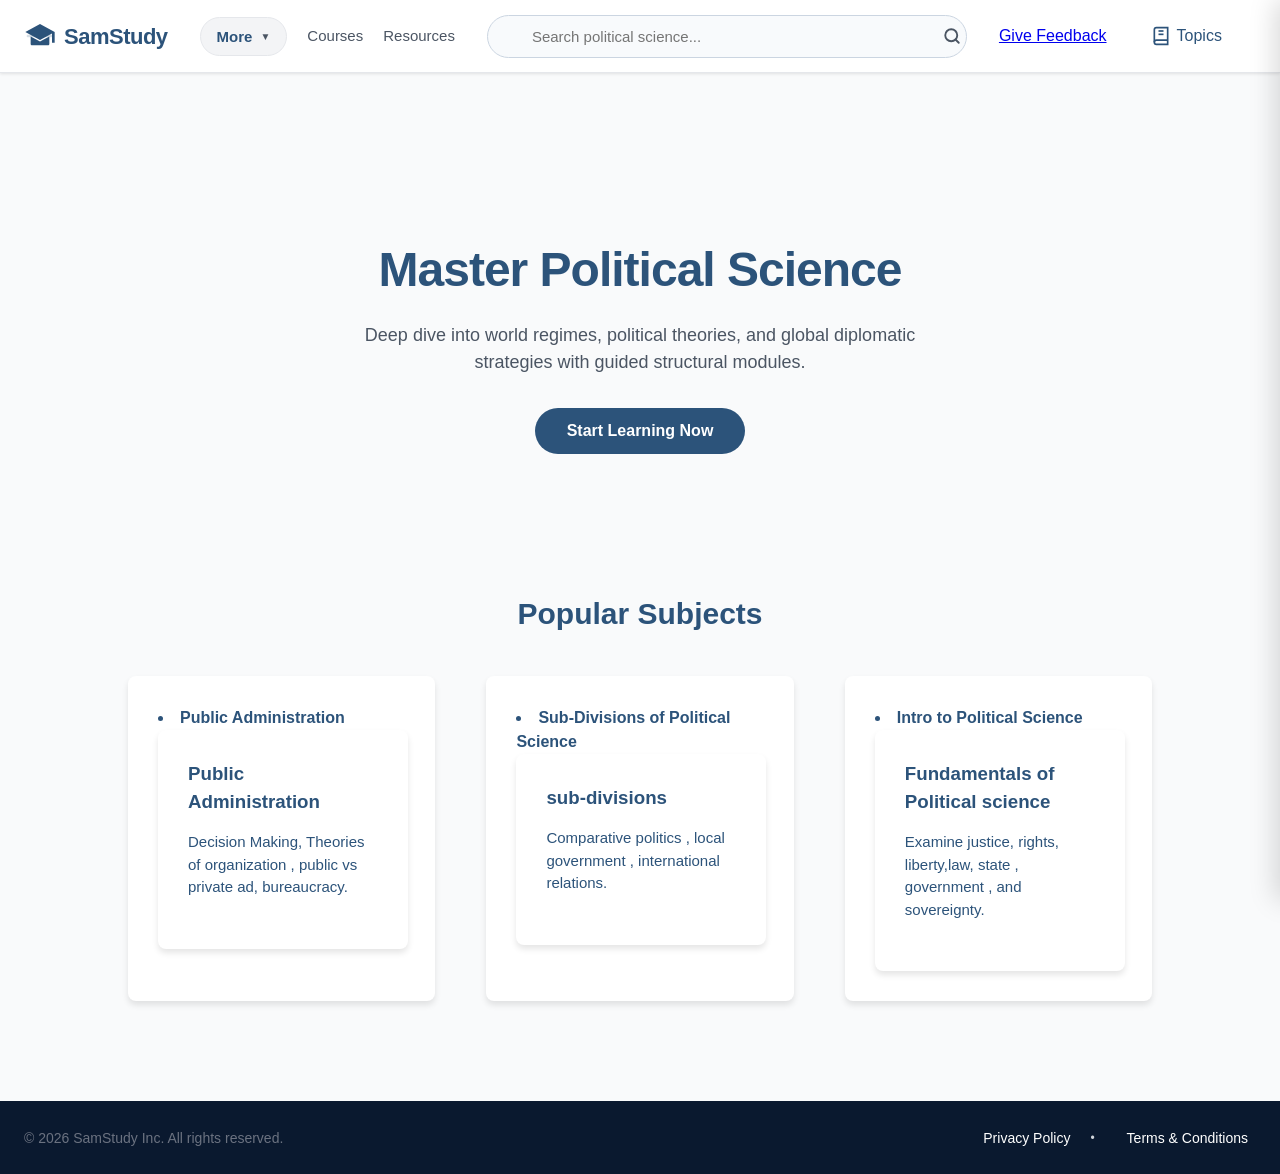
==== index.html @ da0e3022 "Add files via upload" ====
<!DOCTYPE html>
<html lang="en">
<head>
    <meta charset="UTF-8">
    <meta name="viewport" content="width=device-width, initial-scale=1.0">
    <title>SamStudy | Professional Political Science Portal</title>
    <link rel="stylesheet" href="style.css">
</head>
<body>

    <!-- Navbar -->
    <header class="site-header">
        <div class="nav-container">
            
            <!-- Logo -->
            <a href="#" class="brand-logo">
                <svg viewBox="0 0 24 24" class="logo-icon">
                    <path d="M12 3L1 9l11 6 9-4.91V17h2V9L12 3z"/>
                    <path d="M22 12c0 .55-.45 1-1 1H3c-.55 0-1-.45-1-1s.45-1 1-1h18c.55 0 1 .45 1 1z" opacity=".2"/>
                    <path d="M4.99 12.3V18c0 .55.45 1 1 1h12.02c.55 0 1-.45 1-1v-5.7l-7.01 3.82-7.01-3.82z"/>
                </svg>
                <span class="logo-text">Sam<span>Study</span></span>
            </a>

            <!-- Navigation Links & Dropdowns -->
            <nav class="main-navigation">
                 <div class="dropdown-wrapper">
               
                <button class="dropdown-trigger" id="exploreBtn" aria-haspopup="true" aria-expanded="false">
                    More
                    <span class="chevron-icon">▼</span>
                </button>
                
                <!-- Dropdown Content List with ID -->
                <ul class="dropdown-menu" id="exploreDropdown">
                    <li class="dropdown-header">Political Science Fields</li>
                    <li><a href="reading.html?topic=intro-to-polsci">Intro to Political Science</a></li>
                    <li><a href="reading.html?topic=sub-divisions-of-polsci">Sub-Divisions of Political Science</a></li>
                    <li><a href="reading.html?topic=public-administration">Public Administration</a></li>
                  
                </ul>
            </div>
                <a href="#courses" class="nav-link">Courses</a>
                <a href="#resources" class="nav-link">Resources</a>
            </nav>

           <!-- search form -->
<div class="search-container">
    <form class="search-form" id="navbarSearchForm">
        <input type="text" placeholder="Search political science..." class="search-input" id="navbarSearchInput" autocomplete="off">
        <button type="submit" class="search-submit">
            <svg class="search-icon" viewBox="0 0 24 24">
                <circle cx="11" cy="11" r="8"></circle>
                <line x1="21" y1="21" x2="16.65" y2="16.65"></line>
            </svg>
        </button>
    </form>
   
    <div class="search-suggestions-box" id="searchSuggestionsBox"></div>
</div>
<a href="feedback.html">Give Feedback</a>
<!-- ADD THIS ITEM INSIDE YOUR EXISTING NAVBAR LINKS/CONTAINER -->
<button class="nav-sidebar-trigger-btn" id="navbarSidebarToggle" aria-label="Open Course Curriculum" aria-controls="navStudySidebar">
    <!-- Custom Syllabus/Book Stack Vector SVG Icon -->
    <svg class="nav-trigger-svg-icon" viewBox="0 0 24 24" fill="none" stroke="currentColor" stroke-width="2">
        <path d="M4 19.5A2.5 2.5 0 0 1 6.5 17H20"></path>
        <path d="M6.5 2H20v20H6.5A2.5 2.5 0 0 1 4 19.5v-15A2.5 2.5 0 0 1 6.5 2z"></path>
        <line x1="9" y1="6" x2="15" y2="6"></line>
        <line x1="9" y1="10" x2="15" y2="10"></line>
    </svg>
    <span class="nav-btn-label">Topics</span>
</button>


<!-- PASTE THIS SLIDE-OUT SIDEBAR LAYOUT AT THE VERY BOTTOM OF YOUR HTML PAGE -->
<aside class="nav-sliding-sidebar collapsed" id="navStudySidebar" aria-label="Curriculum Overview">
    <div class="nav-sidebar-inner">
        
        <!-- Sidebar Header Panel with Close Handle Button -->
        <div class="nav-sidebar-header">
            <div>
                <h3>Areas of Study</h3>
                <p>Political Science Core Curriculum</p>
            </div>
            <button class="nav-sidebar-close-btn" id="navSidebarClose" aria-label="Close Menu">×</button>
        </div>

        <!-- Topics Module Display Stack List -->
        <div class="nav-sidebar-topics-list">
            
            <!-- Module Item 1: Political Systems -->
            <div class="nav-sidebar-card">
                <div class="card-icon-box sys-theme">
                    <svg viewBox="0 0 24 24" fill="none" stroke="currentColor" stroke-width="2">
                        <path d="M12 2L2 7l10 5 10-5-10-5zM2 17l10 5 10-5M2 12l10 5 10-5"/>
                    </svg>
                </div>
                <div class="card-body-text">
                    <h4>Political Systems</h4>
                    <p>Comparative structural analysis of global democracies and autocracies.</p>
                </div>
            </div>

            <!-- Module Item 2: International Relations -->
            <div class="nav-sidebar-card">
                <div class="card-icon-box global-theme">
                    <svg viewBox="0 0 24 24" fill="none" stroke="currentColor" stroke-width="2">
                        <circle cx="12" cy="12" r="10"></circle>
                        <line x1="2" y1="12" x2="22" y2="12"></line>
                        <path d="M12 2a15.3 15.3 0 0 1 4 10 15.3 15.3 0 0 1-4 10 15.3 15.3 0 0 1-4-10 15.3 15.3 0 0 1 4-10z"></path>
                    </svg>
                </div>
                <div class="card-body-text">
                    <h4>Global Relations</h4>
                    <p>Foreign policies, treaties, international law, and diplomatic structures.</p>
                </div>
            </div>

            <!-- Module Item 3: Political Theories -->
            <div class="nav-sidebar-card">
                <div class="card-icon-box theory-theme">
                    <svg viewBox="0 0 24 24" fill="none" stroke="currentColor" stroke-width="2">
                        <path d="M12 22s8-4 8-10V5l-8-3-8 3v7c0 6 8 10 8 10z"/>
                    </svg>
                </div>
                <div class="card-body-text">
                    <h4>Political Philosophy</h4>
                    <p>Classical ideas, social contracts, power, justice, and state legitimacy.</p>
                </div>
            </div>

            <!-- Module Item 4: Public Policy -->
            <div class="nav-sidebar-card">
                <div class="card-icon-box policy-theme">
                    <svg viewBox="0 0 24 24" fill="none" stroke="currentColor" stroke-width="2">
                        <path d="M14 2H6a2 2 0 0 0-2 2v16a2 2 0 0 0 2 2h12a2 2 0 0 0 2-2V8z"></path>
                        <polyline points="14 2 14 8 20 8"></polyline>
                        <line x1="16" y1="13" x2="8" y2="13"></line>
                        <line x1="16" y1="17" x2="8" y2="17"></line>
                    </svg>
                </div>
                <div class="card-body-text">
                    <h4>Public Policy</h4>
                    <p>Formulation of law matrices, civil administration, and institutional agendas.</p>
                </div>
            </div>

        </div>
    </div>
</aside>

<!-- Black Dim Overlay Tint Background Element -->
<div class="sidebar-dim-background-overlay" id="sidebarOverlay"></div>

    </header>

    <!-- Main Content Area -->
    <main class="hero-section">
        <div class="hero-content">
            <h1>Master Political Science</h1>
            <p>Deep dive into world regimes, political theories, and global diplomatic strategies with guided structural modules.</p>
            <button class="btn btn-primary btn-large">Start Learning Now</button>
        </div>
         

    </main>
      <section class="courses">
        <h2>Popular Subjects</h2>
        <div class="card-container">
            <div class="card">
              
                  <li><a href="reading.html?topic=public-administration">Public Administration</a></li>
                <div class="card">
                    <h3>Public Administration</h3>
                    <p>Decision Making, Theories of organization , public vs private ad, bureaucracy.</p>
                </div>
        
            </div>
            <div class="card">
                    
                  <li><a href="reading.html?topic=sub-divisions-of-polsci">Sub-Divisions of Political Science</a></li>
                <div class="card">
                  <h3>sub-divisions</h3>
                    <p>Comparative politics , local government , international relations.</p>
                </div>
          
            </div>
            <div class="card">
              
              <li><a href="reading.html?topic=intro-to-polsci">Intro to Political Science</a></li>
                <div class="card">
                    <h3>Fundamentals of Political science</h3>
                    <p>Examine justice, rights, liberty,law, state , government , and  sovereignty.</p>
                </div>
         
            </div>
        </div>
    </div>
    </section>
     <!-- Professional Institutional Footer Section -->
    <footer class="site-footer">
        <div class="footer-container">
            <!-- Copyright Attribution Left Column -->
            <div class="footer-copyright">
                <p>&copy; 2026 SamStudy Inc. All rights reserved.</p>
            </div>
            
           <!-- Legal Content Document Navigation Links Row -->
<nav class="footer-nav">
    <!-- Wrap the Privacy Policy button in a direct hyperlink path -->
    <a href="./privacy-policy.html" style="text-decoration: none;">
        <button class="footer-btn" id="privacyBtn">Privacy Policy</button>
    </a>
    <span class="footer-divider">&bull;</span>
      <a href="terms.html" style="text-decoration: none;"></a>
    <button class="footer-btn" id="termsBtn" >Terms & Conditions</button>
</nav>

  
<script src="data.js"></script>
    <script src="script.js"></script>
</body>
</html>
---- style.css ----
/* Design System Variables */
:root {
    --brand-dark: #2c537a;
    --brand-primary: #2c537a;
    --brand-primary-hover: #2c537a;
    --text-main: #2c537a;
    --text-muted: #4b5563;
    --bg-light: #ffffff;
    --border-color: #e5e7eb;
    --shadow-sm: 0 1px 3px rgba(0,0,0,0.1);
    --shadow-md: 0 4px 6px -1px rgba(0,0,0,0.1);
    --transition-smooth: all 0.2s ease-in-out;
}

* {
    box-sizing: border-box;
    margin: 0;
    padding: 0;
}

body {
    font-family: -apple-system, BlinkMacSystemFont, "Segoe UI", Roboto, Helvetica, Arial, sans-serif;
    color: var(--text-main);
    background-color: #f9fafb;
    line-height: 1.5;
}

/* Header & Navigation Bar Styling */
.site-header {
    background-color: var(--bg-light);
    border-bottom: 1px solid var(--border-color);
    position: fixed;
    top: 0;
    width: 100%;
    z-index: 1000;
    box-shadow: var(--shadow-sm);
}

.nav-container {
    max-width: 1400px;
    margin: 0 auto;
    padding: 0 24px;
    height: 72px;
    display: flex;
    align-items: center;
    gap: 32px;
}

/* Branding Logo Vector Styles */
.brand-logo {
    display: flex;
    align-items: center;
    gap: 8px;
    text-decoration: none;
}

.logo-icon {
    width: 32px;
    height: 32px;
    fill: var(--brand-primary);
}

.logo-text {
    font-size: 22px;
    font-weight: 800;
    color: var(--brand-dark);
    letter-spacing: -0.5px;
}

.logo-text span {
    color: var(--brand-primary);
}

/* Nav Links & Dropdowns */
.main-navigation {
    display: flex;
    align-items: center;
    gap: 20px;
}

.nav-link {
    text-decoration: none;
    color: var(--text-muted);
    font-weight: 500;
    font-size: 15px;
    transition: var(--transition-smooth);
}

.nav-link:hover {
    color: var(--brand-primary);
}


.dropdown-trigger:hover {
    background-color: #f3f4f6;
}

.chevron-icon {
    font-size: 10px;
    color: var(--text-muted);
}

.dropdown-menu {
    position: absolute;
    top: 100%;
    left: 0;
}
    /* Dropdown Context Container */
.dropdown-wrapper {
    position: relative;
    display: inline-block;
}

.dropdown-trigger {
    background: #f3f4f6;
    border: 1px solid var(--border-color);
    font-size: 15px;
    font-weight: 600;
    color: var(--text-main);
    cursor: pointer;
    display: flex;
    align-items: center;
    gap: 8px;
    padding: 10px 16px;
    border-radius: 20px;
    transition: all 0.2s ease;
}
.dropdown-trigger:hover {
    background-color: #e5e7eb;
}

.chevron-icon {
    font-size: 10px;
    color: var(--text-muted);
}

/* Hidden Dropdown Configuration Menu */
.dropdown-menu {
    position: absolute;
    top: 100%;
    left: 0;
    margin-top: 8px;
    background-color: var(--bg-light);
    border: 1px solid var(--border-color);
    border-radius: 8px;
    box-shadow: 0 4px 12px rgba(0,0,0,0.1);
    width: 260px;
    list-style: none;    padding: 8px 0;
    display: none; /* Crucial: Kept hidden by default */
}

/* Target State Class - Activated via JavaScript Click Event */
.dropdown-menu.show {
    display: block; /* Changes to visible element */
}

.dropdown-header {
    padding: 8px 16px;
    font-size: 11px;
    font-weight: 700;
    text-transform: uppercase;
    color: var(--text-muted);
    letter-spacing: 0.5px;
}
.dropdown-menu li a {
    display: block;
    padding: 10px 16px;
    text-decoration: none;
    color: var(--text-main);
    font-size: 14px;
    font-weight: 500;
    transition: all 0.2s ease;
}

.dropdown-menu li a:hover {
    background-color: #eff6ff;
    color: var(--brand-primary);
}

/* Functional Search Container */
.search-container {
    flex-grow: 1;
    max-width: 480px;
}

.search-form {
    position: relative;
    display: flex;
    align-items: center;
}

.search-input {
    width: 100%;
    padding: 10px 44px 10px 16px;
    border: 1px solid var(--border-color);
    border-radius: 24px;
    font-size: 14px;
    outline: none;
    transition: var(--transition-smooth);
    background-color: #f3f4f6;
}

.search-input:focus {
    background-color: var(--bg-light);
    border-color: var(--brand-primary);
    box-shadow: 0 0 0 3px rgba(26, 86, 219, 0.15);
}

.search-submit {
    position: absolute;
    right: 4px;
    background: none;
    border: none;
    width: 36px;
    height: 36px;
    display: flex;
    align-items: center;
    justify-content: center;
    cursor: pointer;
    border-radius: 50%;
}

.search-icon {
    width: 18px;
    height: 18px;
    stroke: var(--text-muted);
    stroke-width: 2.5;
    fill: none;
    stroke-linecap: round;
    stroke-linejoin: round;
}

/* Standard Buttons & Hero Utilities */
.auth-actions {
    display: flex;
    align-items: center;
    gap: 12px;
}

.btn {
    padding: 8px 16px;
    font-size: 14px;
    font-weight: 600;
    border-radius: 20px;
    text-decoration: none;
    transition: var(--transition-smooth);
    cursor: pointer;
    border: none;
}

.btn-text {
    color: var(--text-muted);
}

.btn-text:hover {
    color: var(--brand-dark);
    background-color: #f3f4f6;
}

.btn-primary {
    background-color: var(--brand-primary);
    color: white;
}

.btn-primary:hover {
    background-color: var(--brand-primary-hover);
}




.hero-section {
    margin-top: 72px;
    padding: 77px 15px;
    display: flex;
    justify-content: center;
    align-items: center;
    text-align: center;
    
}

.hero-content h1 {
    font-size: 48px;
    font-weight: 800;
    color: var(--brand-dark);
    margin-bottom: 16px;
    letter-spacing: -1px;
}

.hero-content p {
    font-size: 18px;
    color: var(--text-muted);
    max-width: 600px;
    margin: 0 auto 32px auto;
}

.btn-large {
    padding: 14px 32px;
    font-size: 16px;
    border-radius: 30px;
}

   /* ========================================== */
/* SAMSTUDY FOOTER & LEGAL SYSTEM STYLING    */
/* ========================================== */
.site-footer {
    background-color:  #0a192f;
    border-top: 1px solid  #0a192f;
    padding: 24px 0;
    width: 100%;
    margin-top: 40px;
}

.footer-container {
    max-width: 1400px;
    margin: 0 auto;
    padding: 0 24px;
    display: flex;
    justify-content: space-between;
    align-items: center;
    flex-wrap: wrap;
    gap: 16px;
}

.footer-copyright p {
    font-size: 14px;
    color: #6b7280;
}

.footer-nav {
    display: flex;
    align-items: center;
    gap: 12px;
}

.footer-btn {
    background: none;
    border: none;
    font-size: 14px;
    color:white;
    cursor: pointer;
    font-weight: 500;
    padding: 4px 8px;
    transition: color 0.2s ease;
}

.footer-btn:hover {
    color: #94abcc; 
    text-decoration: underline;
}

.footer-divider {
    color: #d1d5db;
    font-size: 12px;
}

/* CLEAN STANDALONE LEGAL BOX WINDOW OVERLAY */
.legal-overlay {
    position: fixed;
    top: 0;
    left: 0;
    width: 100%;
    height: 100%;
    background-color: rgba(15, 23, 42, 0.4); /* Smooth shaded gray sheet backdrop */
    z-index: 3000;
    display: flex;
    justify-content: center;
    align-items: center;
    opacity: 0;
    pointer-events: none;
    transition: opacity 0.2s ease;
}

.legal-overlay.active {
    opacity: 1;
    pointer-events: auto;
}

.legal-card {
    background: #ffffff;
    width: 100%;
    max-width: 650px;
    padding: 40px;
    border-radius: 12px;
    box-shadow: 0 20px 25px -5px rgba(0, 0, 0, 0.1);
    position: relative;
    max-height: 80vh;
    display: flex;
    flex-direction: column;
}

.legal-close {
    position: absolute;
    top: 20px;
    right: 24px;
    background: none;
    border: none;
    font-size: 28px;
    color: #9ca3af;
    cursor: pointer;
}

.legal-card h2 {
    font-size: 24px;
    color: #0a192f;
    margin-bottom: 20px;
    font-weight: 800;
}

/* Inner scroll box to contain dense text neatly */
.legal-scroll-box {
    overflow-y: auto;
    padding-right: 12px;
    font-size: 14px;
    color: #374151;
    line-height: 1.6;
    text-align: left;
}

.legal-scroll-box h3 {
    font-size: 16px;
    color: #0a192f;
    margin: 20px 0 8px 0;
    font-weight: 700;
}

.legal-scroll-box p {
    margin-bottom: 12px;
}

.legal-scroll-box ul {
    margin-left: 20px;
    margin-bottom: 12px;
}

.legal-scroll-box li {
    margin-bottom: 6px;
}
/* ========================================== */
/* SLIDESHARE DISPLAY PRESENTATION SYSTEM     */
/* ========================================== */
.slideshare-container {
    max-width: 900px;
    margin: 110px auto 40px auto;
    padding: 0 20px;
    text-align: center;
}

.deck-header {
    margin-bottom: 24px;
    text-align: left;
}

.deck-header h1 {
    font-size: 28px;
    color: #0a192f;
    margin-bottom: 4px;
}

.deck-header p {
    font-size: 15px;
    color: #6b7280;
}

/* Slide Screen Wrapper Framework */
.slide-canvas {
    position: relative;
    background-color: #0a192f; /* Premium dark background for deep reading contrast */
    border-radius: 12px;
    padding: 40px;
    min-height: 400px;
    display: flex;
    justify-content: center;
    align-items: center;
    box-shadow: 0 10px 25px -5px rgba(0,0,0,0.15);
}

/* The Crisp White Slide Board Box Layer */
.slide-card {
    background-color: #ffffff;
    width: 100%;
    min-height: 320px;
    border-radius: 8px;
    padding: 48px;
    display: flex;
    flex-direction: column;
    justify-content: flex-start;
    text-align: left;
    box-shadow: inset 0 0 0 1px rgba(255,255,255,0.1);
}

.slide-badge {
    background-color: #eff6ff;
    color: #1a56db;
    padding: 4px 12px;
    border-radius: 20px;
    font-size: 12px;
    font-weight: 700;
    width: fit-content;
    margin-bottom: 24px;
}

.slide-card h2 {
    font-size: 26px;
    color: #0a192f;
    margin-bottom: 16px;
    border-bottom: 2px solid #f3f4f6;
    padding-bottom: 12px;
}

.slide-card p {
    font-size: 16px;
    color: #374151;
    line-height: 1.75;
    flex-grow: 1;
}

.slide-footer-keyword {
    margin-top: 24px;
    font-size: 13px;
    color: #6b7280;
    background: #f9fafb;
    padding: 8px 16px;
    border-radius: 4px;
    width: fit-content;
}

/* Navigation Arrow Overlays Button Mechanics */
.nav-arrow {
    position: absolute;
    top: 50%;
    transform: translateY(-50%);
    background-color: rgba(255, 255, 255, 0.9);
    border: none;
    width: 48px;
    height: 48px;
    border-radius: 50%;
    font-size: 18px;
    cursor: pointer;
    display: flex;
    align-items: center;
    justify-content: center;
    box-shadow: 0 4px 6px rgba(0,0,0,0.1);
    transition: all 0.2s ease;
    z-index: 10;
}

.nav-arrow:hover {
    background-color: #ffffff;
    transform: translateY(-50%) scale(1.1);
}

.prev-arrow { left: -24px; }
.next-arrow { right: -24px; }

/* Slide Navigation Tracking Indicators Dots row layout */
.progress-indicator-bar {
    display: flex;
    justify-content: center;
    gap: 8px;
    margin-top: 24px;
}

.dot {
    width: 10px;
    height: 10px;
    background-color: #d1d5db;
    border-radius: 50%;
    cursor: pointer;
    transition: background-color 0.2s ease;
}

.dot.active {
    background-color:  #2c537a;
    width: 24px; /* Professional stretched pill indicator styling */
    border-radius: 5px;
}
/* ========================================== */
/* MAGNIFYING GLASS LIVE SEARCH ENGINE BOX    */
/* ========================================== */
.search-container {
    position: relative; /* Keeps suggestions relative to the form field container boundaries */
}

.search-suggestions-box {
    position: absolute;
    top: 100%;
    left: 0;
    width: 100%;
    background-color: #ffffff;
    border: 1px solid #e2e8f0;
    border-radius: 8px;
    margin-top: 8px;
    box-shadow: 0 10px 15px -3px rgba(0, 0, 0, 0.1);
    max-height: 250px;
    overflow-y: auto;
    display: none; /* Controlled dynamically via JavaScript array mapping states */
    z-index: 2500;
}

/* Showing drop results state modifier rule */
.search-suggestions-box.active {
    display: block;
}

.suggestion-item {
    padding: 12px 16px;
    cursor: pointer;
    font-size: 14px;
    color: #1e293b;
    border-bottom: 1px solid #f1f5f9;
    display: flex;
    flex-direction: column;
    text-align: left;
    transition: background-color 0.15s ease;
}

.suggestion-item:last-child {
    border-bottom: none;
}

.suggestion-item:hover {
    background-color: #eff6ff; /* Matches the institutional light blue accent background */
}

.suggestion-title {
    font-weight: 600;
    color: #0f172a;
}

.suggestion-type {
    font-size: 11px;
    color: #64748b;
    text-transform: uppercase;
    margin-top: 2px;
}

/* Target the buttons explicitly by their exact IDs */
#prevPageBtn, #nextPageBtn {
    padding: 10px 20px;
    font-size: 16px;
    cursor: pointer;
    background-color: #2c3e50;
    color: white;
    border: none;
    border-radius: 5px;
}

#prevPageBtn:hover, #nextPageBtn:hover {
    background-color: #34495e;
}
/* Sticky Top Header Container Alignment */
.top-navbar {
    position: fixed;
    top: 0;
    left: 0;
    width: 100%;
    background-color: #ffffff;
    border-bottom: 1px solid #e2e8f0;
    box-shadow: 0 2px 10px rgba(0, 0, 0, 0.05);
    z-index: 2000; /* Layers safely over the thumbnail sidebar */
    padding: 12px 0;
    display: flex;
    justify-content: center;
}

/* Width Boundaries & Dropdown Position Anchoring */
.search-wrapper {
    position: relative;
    width: 90%;
    max-width: 600px;
}

/* Combined Search Icon & Input Input Field Wrapper */
.search-field-container {
    position: relative;
    display: flex;
    align-items: center;
}

.search-icon {
    position: absolute;
    left: 16px;
    color: #94a3b8;
    font-size: 16px;
    pointer-events: none;
}

/* Scribd-Styled Search Input Styling */
.search-input {
    width: 100%;
    padding: 12px 16px 12px 44px; /* Generous left padding gives space for search glass */
    font-size: 15px;
    color: #1e293b;
    background-color: #f8fafc;
    border: 1px solid #cbd5e1;
    border-radius: 24px;
    outline: none;
    transition: all 0.2s ease;
}

.search-input:focus {
    background-color: #ffffff;
    border-color: #39548f;
    box-shadow: 0 0 0 3px rgba(37, 99, 235, 0.15);
}

/* Floating Results Dropdown Popup Menu */
.suggestions-dropdown {
    position: absolute;
    top: calc(100% + 8px);
    left: 0;
    width: 100%;
    background-color: #ffffff;
    border: 1px solid #e2e8f0;
    border-radius: 12px;
    box-shadow: 0 10px 25px -5px rgba(0, 0, 0, 0.1), 0 8px 10px -6px rgba(0, 0, 0, 0.1);
    list-style: none;
    margin: 0;
    padding: 8px 0;
    max-height: 250px;
    overflow-y: auto;
}

/* Individual Interactive Dropdown Suggestion Rows */
.suggestion-item {
    padding: 10px 20px;
    font-size: 14px;
    color: #334155;
    cursor: pointer;
    display: flex;
    align-items: center;
    gap: 10px;
}

.suggestion-item:hover {
    background-color: #f1f5f9;
    color: #2c416d;
}

/* Global Body Top Clearance Margin Adjustment */
body {
    padding-top: 85px; /* Safely pushes document title down below the navbar header overlay */
}
/* Update the search wrapper layout to display elements inline */
.search-wrapper {
    position: relative;
    width: 95%;
    max-width: 800px;
    display: flex;
    align-items: center;
    gap: 15px; /* Creates spacing between the search bar and button */
}

.search-field-container {
    flex-grow: 1; /* Allows search box to fill maximum available workspace safely */
}

/* Beautiful Download Button Styling */
.download-nav-btn {
    display: flex;
    align-items: center;
    gap: 8px;
    padding: 10px 18px;
    background-color:#2c537a; /* Premium Scribd Green thematic asset */
    color: #ffffff;
    font-size: 14px;
    font-weight: bold;
    border: none;
    border-radius: 20px;
    cursor: pointer;
    white-space: nowrap;
    transition: all 0.2s ease;
    box-shadow: 0 2px 5px rgba(0,0,0,0.1);
}

.download-nav-btn:hover {
    background-color:#2c537a;
    transform: translateY(-1px);
}

.download-nav-btn:active {
    transform: translateY(0);
}

/* ==========================================
   CRITICAL PRINT FIXES (Hides interfaces on PDF export)
   ========================================== */
@media print {
    body {
        padding-top: 0 !important;
        background-color: #ffffff !important;
    }
    .top-navbar, #thumbnails, #navigationControls, .download-nav-btn {
        display: none !important; /* Hide interface features in export document sheets */
    }
    .content-wrapper {
        margin-left: 0 !important; /* Forces document container to occupy full page space width */
        padding: 0 !important;
    }
}
/* Course Cards Section */
.courses {
    padding: 60px 10%;
    text-align: center;
}

.courses h2 {
    margin-bottom: 40px;
    font-size: 30px;
}

.card-container {
    display: flex;
    justify-content: space-between;
    gap: 20px;
    flex-wrap: wrap;
}

.card {
    background-color: #fff;
    padding: 30px;
    border-radius: 8px;
    width: 30%;
    min-width: 250px;
    box-shadow: 0 4px 6px rgba(0,0,0,0.1);
    text-align: left;
}

.card h3 {
    margin-bottom: 15px;
    color:  #2c537a;;
}

.card p {
    color:  #2c537a;
    margin-bottom: 20px;
    font-size: 15px;
    line-height: 1.5;
}

.card a {
    color:  #2c537a;
    text-decoration: none;
    font-weight: bold;
}

.card a:hover {
    text-decoration: underline;
}
/* ======================================================== */
/* NAVBAR SIDEBAR LAYOUT OVERLAY DEFINITIONS                */
/* ======================================================== */

/* 1. Navbar Trigger Button Styles */
.nav-sidebar-trigger-btn {
    background: none;
    border: none;
    color: inherit; /* Inherits your navbar link colors automatically */
    display: inline-flex;
    align-items: center;
    gap: 6px;
    font-size: 16px;
    font-weight: 500;
    cursor: pointer;
    padding: 6px 12px;
    border-radius: 6px;
    transition: background 0.2s ease;
}

.nav-sidebar-trigger-btn:hover {
    background: rgba(0, 0, 0, 0.05); /* Slight tint block on hover */
}

.nav-trigger-svg-icon {
    width: 20px;
    height: 20px;
}

/* 2. Hidden Fixed Panel Sidebar Overlay Structure */
.nav-sliding-sidebar {
    position: fixed;
    top: 0;
    right: 0;
    width: min(350px, 100vw); /* Keeps layout completely mobile responsive */
    height: 100vh;
    background: #ffffff;
    box-shadow: -5px 0 25px rgba(0, 0, 0, 0.15);
    z-index: 9999; /* Forces side pane to sit above page contents completely */
    transition: transform 0.3s cubic-bezier(0.25, 0.8, 0.25, 1);
    box-sizing: border-box;
}

/* Sliding Toggle Modifiers */
.nav-sliding-sidebar.collapsed {
    transform: translateX(100%); /* Displaces off screen to the right */
}

.nav-sidebar-inner {
    display: flex;
    flex-direction: column;
    height: 100%;
    padding: 30px 24px;
    box-sizing: border-box;
    overflow-y: auto;
}

.nav-sidebar-header {
    display: flex;
    justify-content: space-between;
    align-items: center;
    border-bottom: 1px solid #e2e8f0;
    padding-bottom: 20px;
    margin-bottom: 24px;
    text-align: left;
}

.nav-sidebar-header h3 {
    margin: 0 0 4px 0;
    font-size: 20px;
    color: #0f172a;
    font-weight: 700;
}

.nav-sidebar-header p {
    margin: 0;
    font-size: 13px;
    color: #64748b;
}

.nav-sidebar-close-btn {
    background: none;
    border: none;
    font-size: 28px;
    color: #64748b;
    cursor: pointer;
    padding: 0 8px;
    line-height: 1;
}

.nav-sidebar-close-btn:hover {
    color: #000000;
}

/* 3. Topics Item Cards Stack styling rules */
.nav-sidebar-topics-list {
    display: flex;
    flex-direction: column;
    gap: 16px;
}

.nav-sidebar-card {
    display: flex;
    gap: 14px;
    padding: 14px;
    border-radius: 10px;
    background: #f8fafc;
    border: 1px solid #f1f5f9;
    text-align: left;
    transition: transform 0.15s ease, box-shadow 0.15s ease;
}

.nav-sidebar-card:hover {
    transform: translateY(-2px);
    box-shadow: 0 4px 12px rgba(0, 0, 0, 0.04);
}

.card-icon-box {
    flex-shrink: 0;
    width: 40px;
    height: 40px;
    border-radius: 8px;
    display: flex;
    justify-content: center;
    align-items: center;
}

.card-icon-box svg {
    width: 20px;
    height: 20px;
}

/* Aesthetic Content Palette Categories Mapping */
.sys-theme { background: #e0f2fe; color: #0369a1; }
.global-theme { background: #dcfce7; color: #15803d; }
.theory-theme { background: #f3e8ff; color: #6b21a8; }
.policy-theme { background: #fef3c7; color: #b45309; }

.card-body-text h4 {
    margin: 0 0 4px 0;
    font-size: 15px;
    color: #1e293b;
    font-weight: 600;
}

.card-body-text p {
    margin: 0;
    font-size: 12.5px;
    line-height: 1.5;
    color: #64748b;
}

/* 4. Active Background Dark Shadow Screen Dim Overlay Layer */
.sidebar-dim-background-overlay {
    position: fixed;
    top: 0;
    left: 0;
    width: 100vw;
    height: 100vh;
    background: rgba(15, 23, 42, 0.4); /* Smooth deep-slate dim shade */
    backdrop-filter: blur(2px); /* Blurred environment accentuation */
    z-index: 9998;
    opacity: 0;
    pointer-events: none;
    transition: opacity 0.25s ease;
}

.sidebar-dim-background-overlay.visible {
    opacity: 1;
    pointer-events: auto; /* Activates tap block capture dimensions */
}

/* Clean Responsive optimizations */
@media (max-width: 480px) {
    .nav-btn-label { display: none; } /* On super small screens, show only the SVG icon link inside the navbar */
}
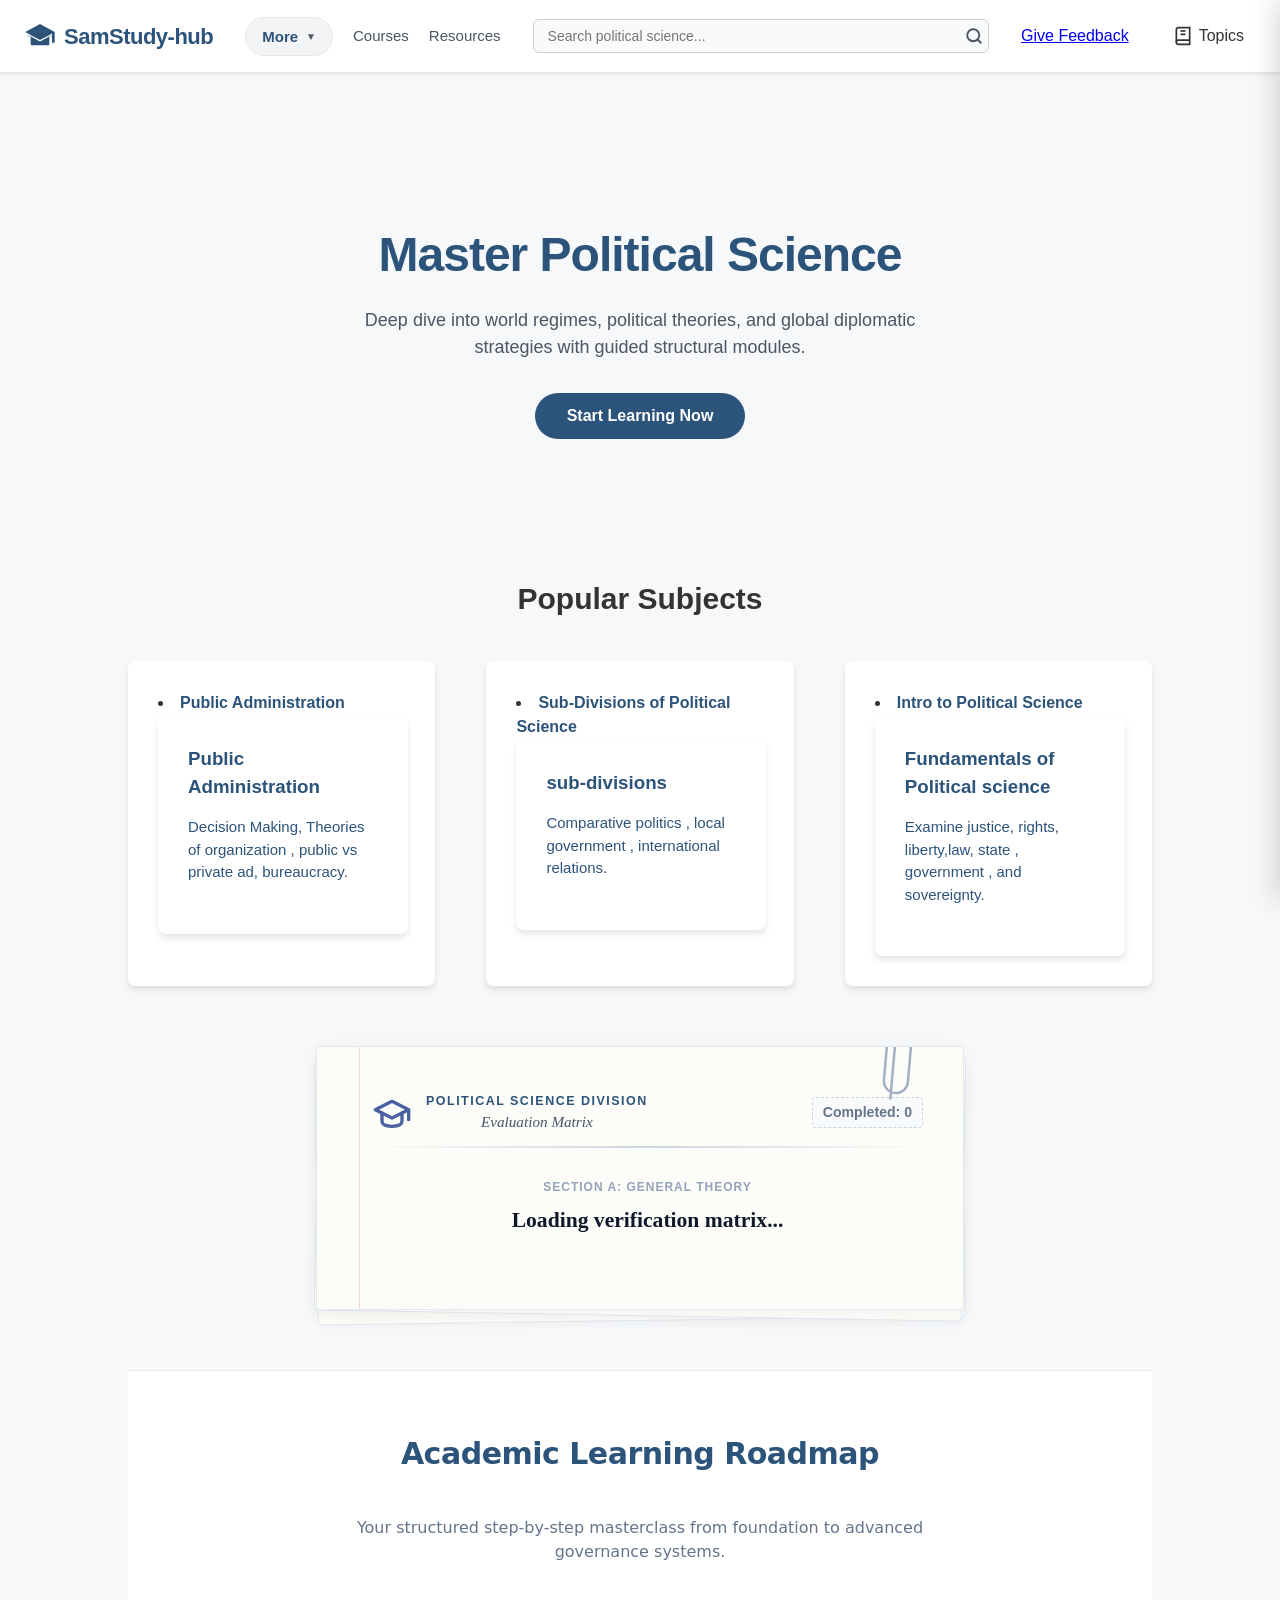
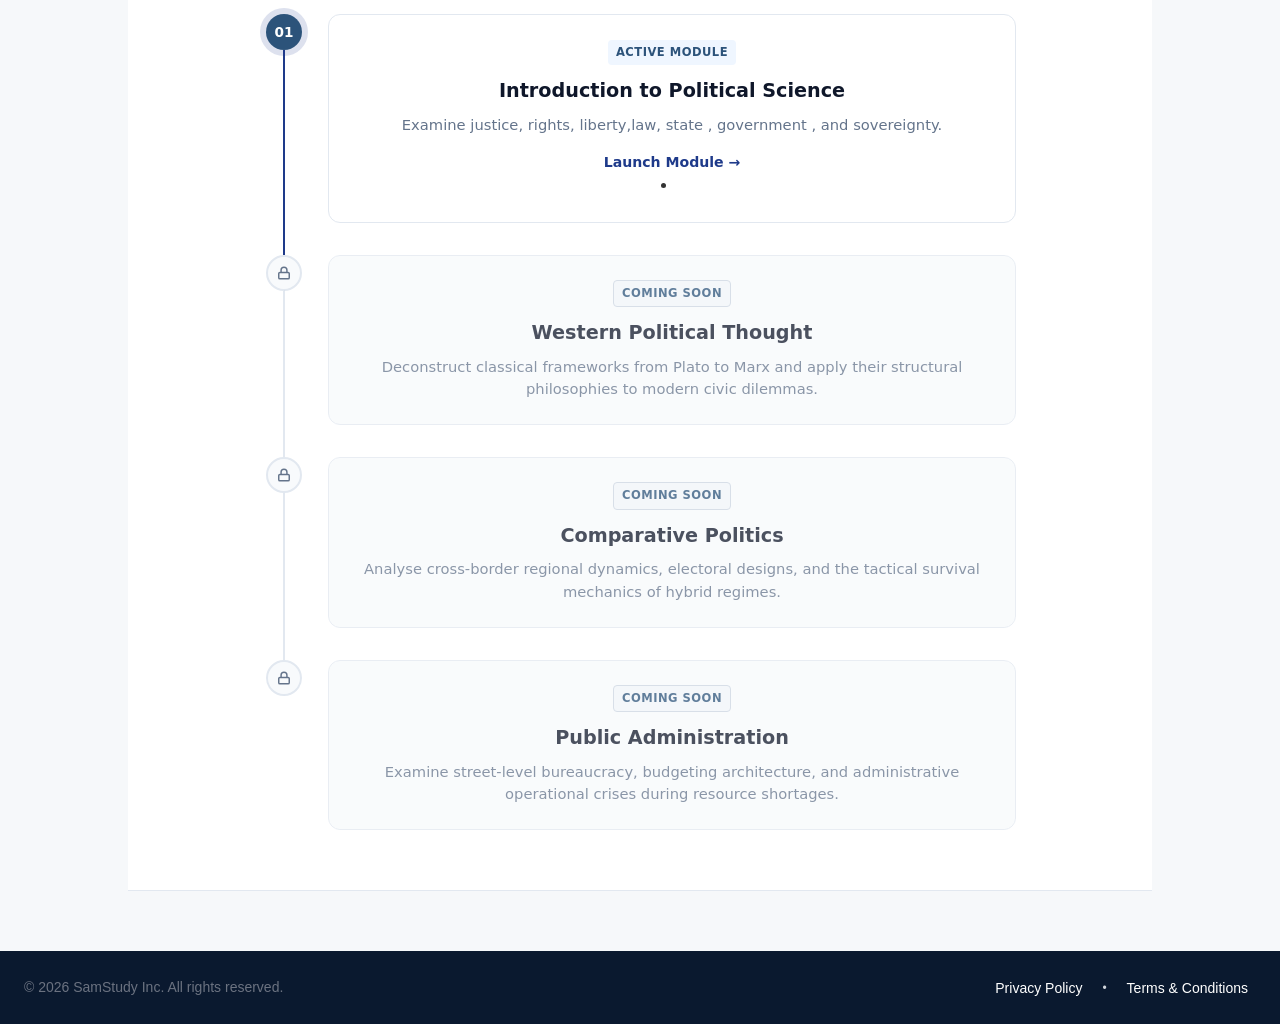
==== commit 31ed8f1c: "Add files via upload" ====
--- a/index.html
+++ b/index.html
@@ -2,7 +2,9 @@
 <html lang="en">
 <head>
     <meta charset="UTF-8">
-    <meta name="viewport" content="width=device-width, initial-scale=1.0">
+   <meta name="viewport" content="width=1200">
+
+    <meta name="google-site-verification" content="Bk5HtEhOP4a4pjRiIyxjr1tG6oKHsIXYzXAQ-nSAOqQ" />
     <title>SamStudy | Professional Political Science Portal</title>
     <link rel="stylesheet" href="style.css">
 </head>
@@ -19,7 +21,7 @@
                     <path d="M22 12c0 .55-.45 1-1 1H3c-.55 0-1-.45-1-1s.45-1 1-1h18c.55 0 1 .45 1 1z" opacity=".2"/>
                     <path d="M4.99 12.3V18c0 .55.45 1 1 1h12.02c.55 0 1-.45 1-1v-5.7l-7.01 3.82-7.01-3.82z"/>
                 </svg>
-                <span class="logo-text">Sam<span>Study</span></span>
+                <span class="logo-text">Sam<span>Study-hub</span></span>
             </a>
 
             <!-- Navigation Links & Dropdowns -->
@@ -72,7 +74,7 @@
 </button>
 
 
-<!-- PASTE THIS SLIDE-OUT SIDEBAR LAYOUT AT THE VERY BOTTOM OF YOUR HTML PAGE -->
+<!--  SIDEBAR LAYOUT -->
 <aside class="nav-sliding-sidebar collapsed" id="navStudySidebar" aria-label="Curriculum Overview">
     <div class="nav-sidebar-inner">
         
@@ -164,6 +166,7 @@
          
 
     </main>
+    
       <section class="courses">
         <h2>Popular Subjects</h2>
         <div class="card-container">
@@ -196,6 +199,142 @@
             </div>
         </div>
     </div>
+    <div class="sam-paper-wrapper">
+    <!-- The Main Sheet of Paper -->
+    <div class="academic-sheet">
+        <!-- Artistic Paperclip Element -->
+        <div class="paper-clip-graphic">
+            <svg width="34" height="80" viewBox="0 0 34 80" fill="none" xmlns="http://w3.org">
+                <path d="M14 74V18C14 13.5817 17.5817 10 22 10C26.4183 10 30 13.5817 30 18V56C30 62.6274 24.6274 68 18 68C11.3726 68 6 62.6274 6 56V18C6 9.16344 13.1634 2 22 2C30.8366 2 38 9.16344 38 18V50" stroke="#94a3b8" stroke-width="2.5" stroke-linecap="round"/>
+            </svg>
+        </div>
+
+        <!-- Sheet Header -->
+        <div class="sheet-header-row">
+            <div class="institution-branding">
+                <!-- Academic Crest SVG Graphic -->
+                <svg class="crest-icon" width="40" height="40" viewBox="0 0 24 24" fill="none" stroke="#1e3a8a" stroke-width="2" stroke-linecap="round" stroke-linejoin="round">
+                    <path d="M22 10v6M2 10l10-5 10 5-10 5z"/>
+                    <path d="M6 12v5c0 2 2 3 6 3s6-1 6-3v-5"/>
+                </svg>
+                <div class="branding-text">
+                    <span class="dept-title">Political Science Division</span>
+                    <span class="series-title">Evaluation Matrix</span>
+                </div>
+            </div>
+            <div class="session-tracker-badge">
+                <span id="question-counter">Completed: 0</span>
+            </div>
+        </div>
+
+        <!-- Decorative Subtle Rule Divider -->
+        <div class="sheet-divider-line"></div>
+
+        <!-- Sheet Content Body -->
+        <div class="sheet-body-content">
+            <div class="question-meta-tag">SECTION A: GENERAL THEORY</div>
+            <h3 id="trivia-question" class="paper-question-text">Loading verification matrix...</h3>
+            
+            <div id="trivia-options" class="paper-options-stack">
+                <!-- Dynamic Choices Loaded Here -->
+            </div>
+        </div>
+        
+        <!-- Document Feedback & Explanatory Appendix -->
+        <div id="trivia-explanation" class="appendix-box hidden">
+            <div class="appendix-status">
+                <span id="feedback-icon" class="status-marker"></span>
+                <span id="result-status" class="status-label"></span>
+            </div>
+            <p id="explanation-text" class="appendix-desc"></p>
+        </div>
+
+        <!-- Action Button -->
+        <button id="next-btn" class="paper-next-action hidden" onclick="loadNextQuestion()">
+            Advance to Next Metric
+            <svg width="18" height="18" viewBox="0 0 24 24" fill="none" stroke="currentColor" stroke-width="2" stroke-linecap="round" stroke-linejoin="round"><line x1="5" y1="12" x2="19" y2="12"></line><polyline points="12 5 19 12 12 19"></polyline></svg>
+        </button>
+    </div>
+    
+    <!-- Visual Trick: Creates a realistic effect of stacked papers underneath -->
+    <div class="under-sheet-shadow-1"></div>
+    <div class="under-sheet-shadow-2"></div>
+</div>
+<!-- Full Width Non-Conflicting Roadmap Component -->
+<div class="sam-rm-master-wrapper">
+    <div class="sam-rm-canvas-grid">
+        
+        <!-- Header Section -->
+        <div class="sam-rm-main-heading-block">
+            <h2 class="sam-rm-display-title">Academic Learning Roadmap</h2>
+            <p class="sam-rm-display-subtitle">Your structured step-by-step masterclass from foundation to advanced governance systems.</p>
+        </div>
+
+        <!-- The Timeline Track Engine -->
+        <div class="sam-rm-track-vertical">
+            
+            <!-- Step 1: Active Phase -->
+            <div class="sam-rm-step-row sam-rm-state-active">
+                <div class="sam-rm-indicator-pillar">
+                    <div class="sam-rm-node-circle">01</div>
+                    <div class="sam-rm-connector-line"></div>
+                </div>
+                <div class="sam-rm-info-card">
+                    <span class="sam-rm-status-badge sam-rm-badge-active">Active Module</span>
+                    <h4 class="sam-rm-card-heading">Introduction to Political Science</h4>
+                    <p class="sam-rm-card-paragraph">Examine justice, rights, liberty,law, state , government , and  sovereignty.</p>
+                    <a href="#intro" class="sam-rm-card-link-action">Launch Module → <li><a href="reading.html?topic=intro-to-polsci"></a></li></a>
+                </div>
+            </div>
+
+            <!-- Step 2: Locked Phase -->
+            <div class="sam-rm-step-row sam-rm-state-locked">
+                <div class="sam-rm-indicator-pillar">
+                    <div class="sam-rm-node-circle">
+                        <svg width="14" height="14" viewBox="0 0 24 24" fill="none" stroke="currentColor" stroke-width="2.5"><rect x="3" y="11" width="18" height="11" rx="2" ry="2"></rect><path d="M7 11V7a5 5 0 0 1 10 0v4"></path></svg>
+                    </div>
+                    <div class="sam-rm-connector-line"></div>
+                </div>
+                <div class="sam-rm-info-card">
+                    <span class="sam-rm-status-badge sam-rm-badge-locked">Coming Soon</span>
+                    <h4 class="sam-rm-card-heading">Western Political Thought</h4>
+                    <p class="sam-rm-card-paragraph">Deconstruct classical frameworks from Plato to Marx and apply their structural philosophies to modern civic dilemmas.</p>
+                </div>
+            </div>
+
+            <!-- Step 3: Locked Phase -->
+            <div class="sam-rm-step-row sam-rm-state-locked">
+                <div class="sam-rm-indicator-pillar">
+                    <div class="sam-rm-node-circle">
+                        <svg width="14" height="14" viewBox="0 0 24 24" fill="none" stroke="currentColor" stroke-width="2.5"><rect x="3" y="11" width="18" height="11" rx="2" ry="2"></rect><path d="M7 11V7a5 5 0 0 1 10 0v4"></path></svg>
+                    </div>
+                    <div class="sam-rm-connector-line"></div>
+                </div>
+                <div class="sam-rm-info-card">
+                    <span class="sam-rm-status-badge sam-rm-badge-locked">Coming Soon</span>
+                    <h4 class="sam-rm-card-heading">Comparative Politics</h4>
+                    <p class="sam-rm-card-paragraph">Analyse cross-border regional dynamics, electoral designs, and the tactical survival mechanics of hybrid regimes.</p>
+                </div>
+            </div>
+
+            <!-- Step 4: Locked Phase -->
+            <div class="sam-rm-step-row sam-rm-state-locked">
+                <div class="sam-rm-indicator-pillar">
+                    <div class="sam-rm-node-circle">
+                        <svg width="14" height="14" viewBox="0 0 24 24" fill="none" stroke="currentColor" stroke-width="2.5"><rect x="3" y="11" width="18" height="11" rx="2" ry="2"></rect><path d="M7 11V7a5 5 0 0 1 10 0v4"></path></svg>
+                    </div>
+                </div>
+                <div class="sam-rm-info-card">
+                    <span class="sam-rm-status-badge sam-rm-badge-locked">Coming Soon</span>
+                    <h4 class="sam-rm-card-heading">Public Administration</h4>
+                    <p class="sam-rm-card-paragraph">Examine street-level bureaucracy, budgeting architecture, and administrative operational crises during resource shortages.</p>
+                </div>
+            </div>
+
+        </div>
+    </div>
+</div>
+
     </section>
      <!-- Professional Institutional Footer Section -->
     <footer class="site-footer">
@@ -212,8 +351,10 @@
         <button class="footer-btn" id="privacyBtn">Privacy Policy</button>
     </a>
     <span class="footer-divider">&bull;</span>
-      <a href="terms.html" style="text-decoration: none;"></a>
-    <button class="footer-btn" id="termsBtn" >Terms & Conditions</button>
+    <a href="terms.html" style="text-decoration: none;">
+    <button class="footer-btn" id="termsBtn">Terms & Conditions</button>
+</a>
+
 </nav>
 
   
--- a/style.css
+++ b/style.css
@@ -23,7 +23,12 @@
     color: var(--text-main);
     background-color: #f9fafb;
     line-height: 1.5;
-}
+    display: flex;
+    flex-direction: column;
+    min-height: 100vh;
+    margin: 0; /* Ensures no default browser gaps */
+}
+
 
 /* Header & Navigation Bar Styling */
 .site-header {
@@ -303,12 +308,14 @@
    /* ========================================== */
 /* SAMSTUDY FOOTER & LEGAL SYSTEM STYLING    */
 /* ========================================== */
+
 .site-footer {
     background-color:  #0a192f;
     border-top: 1px solid  #0a192f;
     padding: 24px 0;
     width: 100%;
     margin-top: 40px;
+    margin-top: auto;
 }
 
 .footer-container {
@@ -1024,3 +1031,793 @@
 @media (max-width: 480px) {
     .nav-btn-label { display: none; } /* On super small screens, show only the SVG icon link inside the navbar */
 }
+/* ======================================================== */
+/* GLOBAL RESPONSIVE RESET FOR ALL IPHONES & ANDROIDS       */
+/* ======================================================== */
+@media (max-width: 768px) {
+    
+    /* 1. Force the main website page wrapper body to fit mobile boundaries */
+    html, body {
+        width: 100% !important;
+        overflow-x: hidden !important; /* STOPS horrible horizontal side-scrolling completely */
+        margin: 0 !important;
+        padding: 0 !important;
+    }
+
+    /* 2. Target every main division layout block on your website */
+    div, section, header, nav, main, footer, form {
+        width: 100% !important;
+        max-width: 100% !important;
+        box-sizing: border-box !important; /* Forces paddings inside screen boundaries */
+        float: none !important; /* Disables ancient broken positioning rules */
+    }
+
+    /* 3. Auto-adjust your search forms, inputs, and feedback comments textareas */
+    input, textarea, select, button {
+        width: 100% !important;
+        max-width: 100% !important;
+        box-sizing: border-box !important;
+        font-size: 16px !important; /* Prevents iPhones from forcing an annoying automatic zoom zoom on tap */
+    }
+
+    /* 4. Fix any side-by-side flex layout rows to stack cleanly vertically instead */
+    *[style*="display: flex"], .flex-container, .search-container {
+        flex-direction: column !important;
+        gap: 12px !important;
+    }
+}
+
+.container {
+  display: flex;
+  flex-wrap: wrap; /* This forces columns to stack vertically on phones instead of breaking */
+}
+img {
+  max-width: 100%;
+  height: auto;
+}
+/* This applies only to mobile devices */
+@media (max-width: 768px) {
+  body {
+    font-size: 16px; /* Ensures text size matches laptop legibility */
+  }
+}
+
+#documentContentBody h1 {
+    font-size: 1.8rem;   /* Scales down the giant title */
+    line-height: 1.3;
+    margin-bottom: 15px;
+}
+
+#documentContentBody p {
+    font-size: 1rem;     /* Highly readable text sizing */
+    line-height: 1.6;    /* Adds comfortable breathing room between lines */
+    text-align: left;    /* Avoids weird gaps caused by justified text */
+}
+.top-navbar or your-button-container-class {
+    display: flex;
+    justify-content: space-between;
+    align-items: center;
+    gap: 10px;
+    padding: 10px;
+}
+/* ==========================================================================
+   GLOBAL RESET & ENVIRONMENT VARIABLES
+   ========================================================================== */
+* {
+    margin: 0;
+    padding: 0;
+    box-sizing: border-box;
+}
+
+body {
+    background-color: #f6f8fa; /* Neutral background contrast color */
+    font-family: -apple-system, BlinkMacSystemFont, "Segoe UI", Roboto, Helvetica, Arial, sans-serif;
+    color: #333333;
+    padding-top: 70px; /* Leave padding clearance area height for sticky navbar */
+}
+
+/* ==========================================================================
+   RESPONSIVE GLOBAL NAVIGATION BAR 
+   ========================================================================== */
+.navbar {
+    background-color: #ffffff;
+    border-bottom: 1px solid #e1e4e8;
+    position: fixed;
+    top: 0;
+    left: 0;
+    width: 100%;
+    height: 60px;
+    z-index: 1000;
+}
+
+.nav-containerr {
+    max-width: 1200px;
+    height: 100%;
+    margin: 0 auto;
+    padding: 0 20px;
+    display: flex;
+    align-items: center;
+    justify-content: space-between;
+}
+
+.nav-logo {
+    font-size: 18px;
+    font-weight: bold;
+    color: #0056b3;
+    text-decoration: none;
+    white-space: nowrap;
+}
+
+/* Real-Time Dropdown Engine Search Element Layout UI Component */
+.search-wrapperr {
+    position: relative;
+    width: 40%;
+    max-width: 400px;
+}
+
+#navbarSearchInput {
+    width: 100%;
+    padding: 8px 14px;
+    font-size: 14px;
+    border: 1px solid #ccd1d9;
+    border-radius: 6px;
+    outline: none;
+}
+
+.suggestions-dropdown {
+    position: absolute;
+    top: 105%;
+    left: 0;
+    width: 100%;
+    background: #ffffff;
+    border: 1px solid #ccd1d9;
+    border-radius: 6px;
+    box-shadow: 0 4px 12px rgba(0,0,0,0.1);
+    list-style: none;
+    max-height: 250px;
+    overflow-y: auto;
+    z-index: 1100;
+}
+
+.suggestion-item {
+    padding: 10px 14px;
+    cursor: pointer;
+    border-bottom: 1px solid #f1f2f4;
+    display: flex;
+    flex-direction: column;
+}
+
+.suggestion-item:last-child { border-bottom: none; }
+.suggestion-item:hover { background-color: #f5f7fa; }
+.suggestion-title { font-weight: 600; font-size: 14px; color: #111; }
+.suggestion-type { font-size: 11px; color: #777; margin-top: 2px; }
+
+/* Responsive  Download Action Controller UI Elements */
+.nav-download-btn {
+    background-color: #2c537a;
+    color: #ffffff;
+    border: none;
+    padding: 8px 16px;
+    font-size: 14px;
+    font-weight: bold;
+    border-radius: 20px;
+    cursor: pointer;
+    display: flex;
+    align-items: center;
+    gap: 6px;
+    transition: background-color 0.2s ease;
+}
+
+.nav-download-btn:hover { background-color:#2c537a; }
+.btn-text{
+ color:white;
+}
+/* ==========================================================================
+    MULTI-PAGE SHEETS RENDERING ENGINES
+   ========================================================================== */
+.reading-viewport-area {
+    width: 100%;
+    padding: 30px 20px;
+}
+
+.document-header-meta {
+    max-width: 820px;
+    margin: 0 auto 15px auto;
+    display: none; /* Keep layout clean since Title renders inside page Sheet 1 */
+}
+
+/* Single Page Card Frame Layout block layout structure blueprint */
+.scribd-page-sheet {
+    background: #ffffff;
+    max-width: 820px;
+    margin: 0 auto 24px auto; /* Spatial uniform margin space between pages */
+    padding: 50px 60px;
+    box-shadow: 0 4px 10px rgba(0, 0, 0, 0.04);
+    border: 1px solid #eef0f2;
+    border-radius: 4px;
+}
+
+.scribd-page-sheet h2 {
+    font-size: 20px;
+    color: #2c537a;
+    margin-bottom: 12px;
+    margin-top: 20px;
+}
+.scribd-page-sheet h2:first-of-type { margin-top: 0; }
+
+.scribd-page-sheet p, .scribd-page-sheet li {
+    font-size: 16px;
+    line-height: 1.65;
+    color: #2c537a;
+    font-family: "Georgia", Times, serif; /* Clean literary typography accent */
+}
+
+.scribd-page-sheet ul {
+    padding-left: 24px;
+    margin-top: 8px;
+}
+
+.scribd-page-sheet li { margin-bottom: 8px; }
+
+/* ==========================================================================
+   PERFECT RESPONSIVE MOBILE VIEWPORT OVERRIDES
+   ========================================================================== */
+@media (max-width: 768px) {
+    body { padding-top: 60px; }
+    
+    .nav-container { padding: 0 10px; }
+    .search-wrapper { width: 45%; }
+    
+    .nav-download-btn {
+        padding: 8px;
+        border-radius: 50%; /* Trims button into a circular action bubble */
+    }
+    .nav-download-btn .btn-text {
+        display: none; /* Hide wide text payload to maximize workspace real estate */
+    }
+    
+    .reading-viewport-area { padding: 0px; } /* Drop viewport edge pads completely */
+
+    /* Force page sheet container items to drop borders and look clean inline */
+    .scribd-page-sheet {
+        margin: 0 0 12px 0; /* Space out rows cleanly via vertical bottom layouts */
+        padding: 24px 16px;
+        box-shadow: none;
+        border-left: none;
+        border-right: none;
+        border-radius: 0;
+        max-width: 100%;
+    }
+}
+
+@media (max-width: 480px) {
+    .nav-logo { font-size: 15px; }
+    .search-wrapper { width: 40%; }
+    #navbarSearchInput { padding: 6px 8px; font-size: 13px; }
+}
+/* Isolated Variables Scope */
+.sam-rm-master-wrapper {
+    --rm-navy: #1e3a8a;
+    --rm-blue-glow: #2563eb;
+    --rm-slate-ink: #0f172a;
+    --rm-slate-muted: #64748b;
+    --rm-ash-border: #e2e8f0;
+    --rm-canvas-soft: #f8fafc;
+    
+    width: 100%;
+    max-width: 100%;
+    background: #ffffff;
+    border-top: 1px solid var(--rm-ash-border);
+    border-bottom: 1px solid var(--rm-ash-border);
+    padding: 60px 0;
+    box-sizing: border-box;
+    font-family: system-ui, -apple-system, sans-serif;
+
+    @media (max-width: 768px) {
+    body { padding-top: 60px; }
+    
+    .nav-container { padding: 0 10px; }
+    .search-wrapper { width: 45%; }
+    
+    .nav-download-btn {
+        padding: 8px;
+        border-radius: 50%; /* Trims button into a circular action bubble */
+    }
+    .nav-download-btn .btn-text {
+        display: none; /* Hide wide text payload to maximize workspace real estate */
+    }
+    
+    .reading-viewport-area { padding: 0px; } /* Drop viewport edge pads completely */
+
+    /* Force page sheet container items to drop borders and look clean inline */
+    .scribd-page-sheet {
+        margin: 0 0 12px 0; /* Space out rows cleanly via vertical bottom layouts */
+        padding: 24px 16px;
+        box-shadow: none;
+        border-left: none;
+        border-right: none;
+        border-radius: 0;
+        max-width: 100%;
+    }
+
+    /* ========================================================
+       🆕 NEW ADDITION: MANAGING THE NOTES PAGE BUTTONS
+       ======================================================== */
+    
+    /* 1. Target the box or wrapper holding your buttons */
+    .notes-buttons-container, 
+    .popular-subjects, 
+    .subjects-container {
+        display: grid !important;
+        grid-template-columns: repeat(2, 1fr) !important; /* Forces a neat 2-column mobile layout grid */
+        gap: 12px !important;                             /* Adds equal spacing between elements */
+        padding: 16px !important;                          /* Prevents buttons from hitting screen edges */
+        width: 100% !important;
+        box-sizing: border-box !important;
+    }
+
+    /* 2. Target the individual buttons or cards to scale down text/padding */
+    .notes-buttons-container a, 
+    .notes-buttons-container button,
+    .subject-box,
+    .quiz-opt-btn {
+        width: 100% !important;
+        padding: 12px 10px !important;                     /* Shrinks height for mobile fingertips */
+        font-size: 0.9rem !important;                      /* Prevents long text string overflows */
+        text-align: center !important;
+        border-radius: 8px !important;
+        box-sizing: border-box !important;
+    }
+}
+
+}
+:root {
+    --paper-bg-color: #fcfcf9;       /* Creamy off-white archival paper color */
+    --ink-dark: #0f172a;             /* Sharp fountain pen ink color */
+    --sam-navy: #2c537a;            /* Your brand accent blue */
+    --sam-navy-light:#2c537a;
+    --paper-margin-line: #fca5a5;    /* Soft red margin vertical line accent */
+    
+    /* Document State Tones */
+    --ink-correct: #065f46;
+    --paper-correct-bg: #f0fdf4;
+    --ink-wrong: #991b1b;
+    --paper-wrong-bg: #fef2f2;
+}
+
+/* Document Wrapper */
+.sam-paper-wrapper {
+    position: relative;
+    width: 100%;
+    max-width: 680px;
+    margin: 60px auto;
+    padding: 0 16px;
+    box-sizing: border-box;
+}
+
+/* The Main Sheet Graphic Construction */
+.academic-sheet {
+    position: relative;
+    background: var(--paper-bg-color);
+    border: 1px solid #e2e8f0;
+    border-radius: 4px; /* Crisp corners like raw paper */
+    padding: 45px 40px 45px 55px; /* Wider left margin for realistic binder indentation */
+    box-shadow: 0 4px 20px rgba(0, 0, 0, 0.04);
+    z-index: 3;
+    overflow: hidden;
+}
+
+/* Subtle Realistic Paper Margin Background Accent Line */
+.academic-sheet::before {
+    content: '';
+    position: absolute;
+    top: 0;
+    left: 42px;
+    width: 1px;
+    height: 100%;
+    background: var(--paper-margin-line);
+    opacity: 0.5;
+    pointer-events: none;
+}
+
+/* Realistic Floating Paperclip Ornament Placement */
+.paper-clip-graphic {
+    position: absolute;
+    top: -22px;
+    right: 50px;
+    z-index: 10;
+    opacity: 0.85;
+    transform: rotate(5deg);
+    pointer-events: none;
+}
+
+/* Sub-Paper Visual Stack Layers */
+.under-sheet-shadow-1, .under-sheet-shadow-2 {
+    position: absolute;
+    background: var(--paper-bg-color);
+    border: 1px solid #e2e8f0;
+    border-radius: 4px;
+    height: 100%;
+    width: calc(100% - 32px);
+    left: 16px;
+    pointer-events: none;
+}
+.under-sheet-shadow-1 {
+    top: 6px;
+    transform: rotate(1deg);
+    box-shadow: 0 4px 15px rgba(0, 0, 0, 0.03);
+    z-index: 2;
+}
+.under-sheet-shadow-2 {
+    top: 11px;
+    transform: rotate(-0.8deg);
+    box-shadow: 0 4px 10px rgba(0, 0, 0, 0.02);
+    z-index: 1;
+}
+
+/* Header & Typography Elements */
+.sheet-header-row {
+    display: flex;
+    align-items: center;
+    justify-content: space-between;
+    margin-bottom: 12px;
+}
+
+.institution-branding {
+    display: flex;
+    align-items: center;
+    gap: 14px;
+}
+
+.crest-icon {
+    opacity: 0.8;
+}
+
+.branding-text {
+    display: flex;
+    flex-direction: column;
+}
+
+.dept-title {
+    font-size: 0.78rem;
+    text-transform: uppercase;
+    letter-spacing: 1.5px;
+    color:#2c537a;
+    font-weight: 800;
+}
+
+.series-title {
+    font-size: 0.95rem;
+    font-family: Georgia, serif;
+    color: #475569;
+    font-style: italic;
+}
+
+.session-tracker-badge {
+    font-size: 0.88rem;
+    font-weight: 700;
+    color: #64748b;
+    border: 1px dashed #cbd5e1;
+    padding: 4px 10px;
+    border-radius: 4px;
+    background: #f8fafc;
+}
+
+.sheet-divider-line {
+    width: 100%;
+    height: 2px;
+    background: radial-gradient(circle, #cbd5e1 0%, transparent 100%);
+    margin-bottom: 30px;
+}
+
+.question-meta-tag {
+    font-size: 0.75rem;
+    font-weight: 700;
+    color: #94a3b8;
+    letter-spacing: 1px;
+    margin-bottom: 8px;
+}
+
+.paper-question-text {
+    font-family: Georgia, serif; /* Elegant journalistic academic font */
+    font-size: 1.35rem;
+    color: var(--ink-dark);
+    line-height: 1.5;
+    margin: 0 0 28px 0;
+    font-weight: 600;
+}
+
+/* Paper Options List Customizing */
+.paper-options-stack {
+    display: flex;
+    flex-direction: column;
+    gap: 14px;
+}
+
+.paper-choice-row {
+    background: #ffffff;
+    border: 1px solid #cbd5e1;
+    border-radius: 6px;
+    padding: 16px 20px;
+    text-align: left;
+    font-size: 1rem;
+    color: #2c537a;
+    cursor: pointer;
+    font-weight: 500;
+    transition: all 0.15s ease-in-out;
+    width: 100%;
+    box-sizing: border-box;
+}
+
+.paper-choice-row:hover {
+    background: #fdfdfd;
+    border-color: #2c537a;
+    color: #2c537a;
+    padding-left: 24px; /* Slight typographic shift animation */
+}
+
+/* Functional Selection Highlight States */
+.paper-choice-row.correct {
+    background: var(--paper-correct-bg) !important;
+    border-color: #10b981 !important;
+    color: var(--ink-correct) !important;
+    font-weight: 700;
+}
+
+.paper-choice-row.wrong {
+    background: var(--paper-wrong-bg) !important;
+    border-color: #ef4444 !important;
+    color: var(--ink-wrong) !important;
+}
+
+.paper-choice-row:disabled {
+    pointer-events: none;
+}
+
+/* Document Appendix Panel Style */
+.appendix-box {
+    margin-top: 30px;
+    padding: 20px;
+    border: 1px solid #e2e8f0;
+    background: #f8fafc;
+    border-radius: 4px;
+    animation: fadeInPaper 0.4s ease forwards;
+}
+
+.appendix-box.correct-pane {
+    background:#2c537a;
+    border-color: #a7f3d0;
+}
+
+.appendix-status {
+    display: flex;
+    align-items: center;
+    gap: 8px;
+    margin-bottom: 6px;
+}
+
+.status-label {
+    font-size: 0.95rem;
+    font-weight: 700;
+}
+.correct-pane .status-label { color: var(--ink-correct); }
+
+.appendix-desc {
+    margin: 0;
+    font-size: 0.92rem;
+    line-height: 1.6;
+    color: #2c537a;
+    font-family: Georgia, serif;
+}
+
+/* Paper Document Action Command Styles */
+.paper-next-action {
+    margin-top: 30px;
+    width: 100%;
+    background: #2c537a;
+    color: white;
+    border: none;
+    border-radius: 6px;
+    padding: 16px;
+    font-size: 0.95rem;
+    font-weight: 700;
+    text-transform: uppercase;
+    letter-spacing: 0.5px;
+    cursor: pointer;
+    display: flex;
+    align-items: center;
+    justify-content: center;
+    gap: 10px;
+    transition: background 0.2s ease;
+}
+
+.paper-next-action:hover {
+    background: var(--sam-navy-light);
+}
+
+.hidden { display: none !important; }
+
+@keyframes fadeInPaper {
+    from { opacity: 0; transform: translateY(6px); }
+    to { opacity: 1; transform: translateY(0); }
+}
+
+/* Responsive Adaptive Layering */
+@media (max-width: 580px) {
+    .academic-sheet { padding: 35px 20px 35px 35px; }
+    .academic-sheet::before { left: 24px; }
+    .paper-question-text { font-size: 1.15rem; }
+    .paper-choice-row { padding: 14px 16px; font-size: 0.95rem; }
+    .paper-clip-graphic { right: 20px; scale: 0.8; }
+}
+
+
+.sam-rm-canvas-grid {
+    max-width: 800px;
+    margin: 0 auto;
+    padding: 0 24px;
+}
+
+.sam-rm-main-heading-block {
+    text-align: center;
+    margin-bottom: 50px;
+}
+
+.sam-rm-display-title {
+    font-size: 1.75rem;
+    color:#2c537a;
+    font-weight: 800;
+    margin: 0 0 10px 0;
+    letter-spacing: -0.5px;
+}
+
+.sam-rm-display-subtitle {
+    font-size: 1rem;
+    color: var(--rm-slate-muted);
+    max-width: 580px;
+    margin: 0 auto;
+    line-height: 1.5;
+}
+
+.sam-rm-track-vertical {
+    position: relative;
+    display: flex;
+    flex-direction: column;
+    gap: 32px;
+}
+
+.sam-rm-step-row {
+    display: flex;
+    gap: 24px;
+    position: relative;
+}
+
+.sam-rm-indicator-pillar {
+    display: flex;
+    flex-direction: column;
+    align-items: center;
+    width: 40px;
+    flex-shrink: 0;
+}
+
+.sam-rm-node-circle {
+    width: 36px;
+    height: 36px;
+    border-radius: 50%;
+    display: flex;
+    align-items: center;
+    justify-content: center;
+    font-size: 0.85rem;
+    font-weight: 700;
+    z-index: 2;
+    transition: all 0.3s ease;
+}
+
+.sam-rm-connector-line {
+    width: 2px;
+    height: calc(100% + 32px);
+    background: var(--rm-ash-border);
+    position: absolute;
+    top: 36px;
+    z-index: 1;
+}
+
+/* State Modifiers styling logic maps explicitly */
+.sam-rm-state-active .sam-rm-node-circle {
+    background:#2c537a;
+    color: #ffffff;
+    box-shadow: 0 0 0 6px rgba(30, 58, 138, 0.15);
+}
+
+.sam-rm-state-active .sam-rm-connector-line {
+    background: var(--rm-navy);
+}
+
+.sam-rm-state-locked .sam-rm-node-circle {
+    background: var(--rm-canvas-soft);
+    border: 2px solid var(--rm-ash-border);
+    color: var(--rm-slate-muted);
+}
+
+.sam-rm-info-card {
+    background: #ffffff;
+    border: 1px solid var(--rm-ash-border);
+    border-radius: 12px;
+    padding: 24px;
+    width: 100%;
+    box-sizing: border-box;
+    transition: all 0.25s cubic-bezier(0.4, 0, 0.2, 1);
+}
+
+.sam-rm-state-active .sam-rm-info-card:hover {
+    transform: translateY(-3px);
+    border-color: var(--rm-navy);
+    box-shadow: 0 12px 20px -8px rgba(30, 58, 138, 0.08);
+}
+
+.sam-rm-state-locked .sam-rm-info-card {
+    background: var(--rm-canvas-soft);
+    opacity: 0.75;
+}
+
+.sam-rm-status-badge {
+    display: inline-block;
+    font-size: 0.72rem;
+    font-weight: 700;
+    text-transform: uppercase;
+    letter-spacing: 0.5px;
+    padding: 4px 8px;
+    border-radius: 4px;
+    margin-bottom: 12px;
+}
+
+.sam-rm-badge-active {
+    background: #eff6ff;
+    color: #2c537a;
+}
+
+.sam-rm-badge-locked {
+    background: #f1f5f9;
+    color: #2c537a;
+    border: 1px solid #cbd5e1;
+}
+
+.sam-rm-card-heading {
+    font-size: 1.2rem;
+    color: var(--rm-slate-ink);
+    margin: 0 0 8px 0;
+    font-weight: 700;
+}
+
+.sam-rm-card-paragraph {
+    font-size: 0.92rem;
+    color: var(--rm-slate-muted);
+    margin: 0;
+    line-height: 1.5;
+}
+
+.sam-rm-card-link-action {
+    display: inline-block;
+    margin-top: 16px;
+    font-size: 0.88rem;
+    font-weight: 700;
+    color: var(--rm-navy);
+    text-decoration: none;
+    transition: color 0.2s ease;
+}
+
+.sam-rm-card-link-action:hover {
+    color: var(--rm-blue-glow);
+}
+
+/* Mobile Responsiveness Pass Isolation */
+@media (max-width: 580px) {
+    .sam-rm-canvas-grid { padding: 0 16px; }
+    .sam-rm-display-title { font-size: 1.4rem; }
+    .sam-rm-info-card { padding: 18px; }
+    .sam-rm-card-heading { font-size: 1.05rem; }
+    .sam-rm-card-paragraph { font-size: 0.88rem; }
+    .sam-rm-node-circle { width: 30px; height: 30px; font-size: 0.75rem; }
+    .sam-rm-indicator-pillar { width: 30px; }
+    .sam-rm-connector-line { top: 30px; }
+}
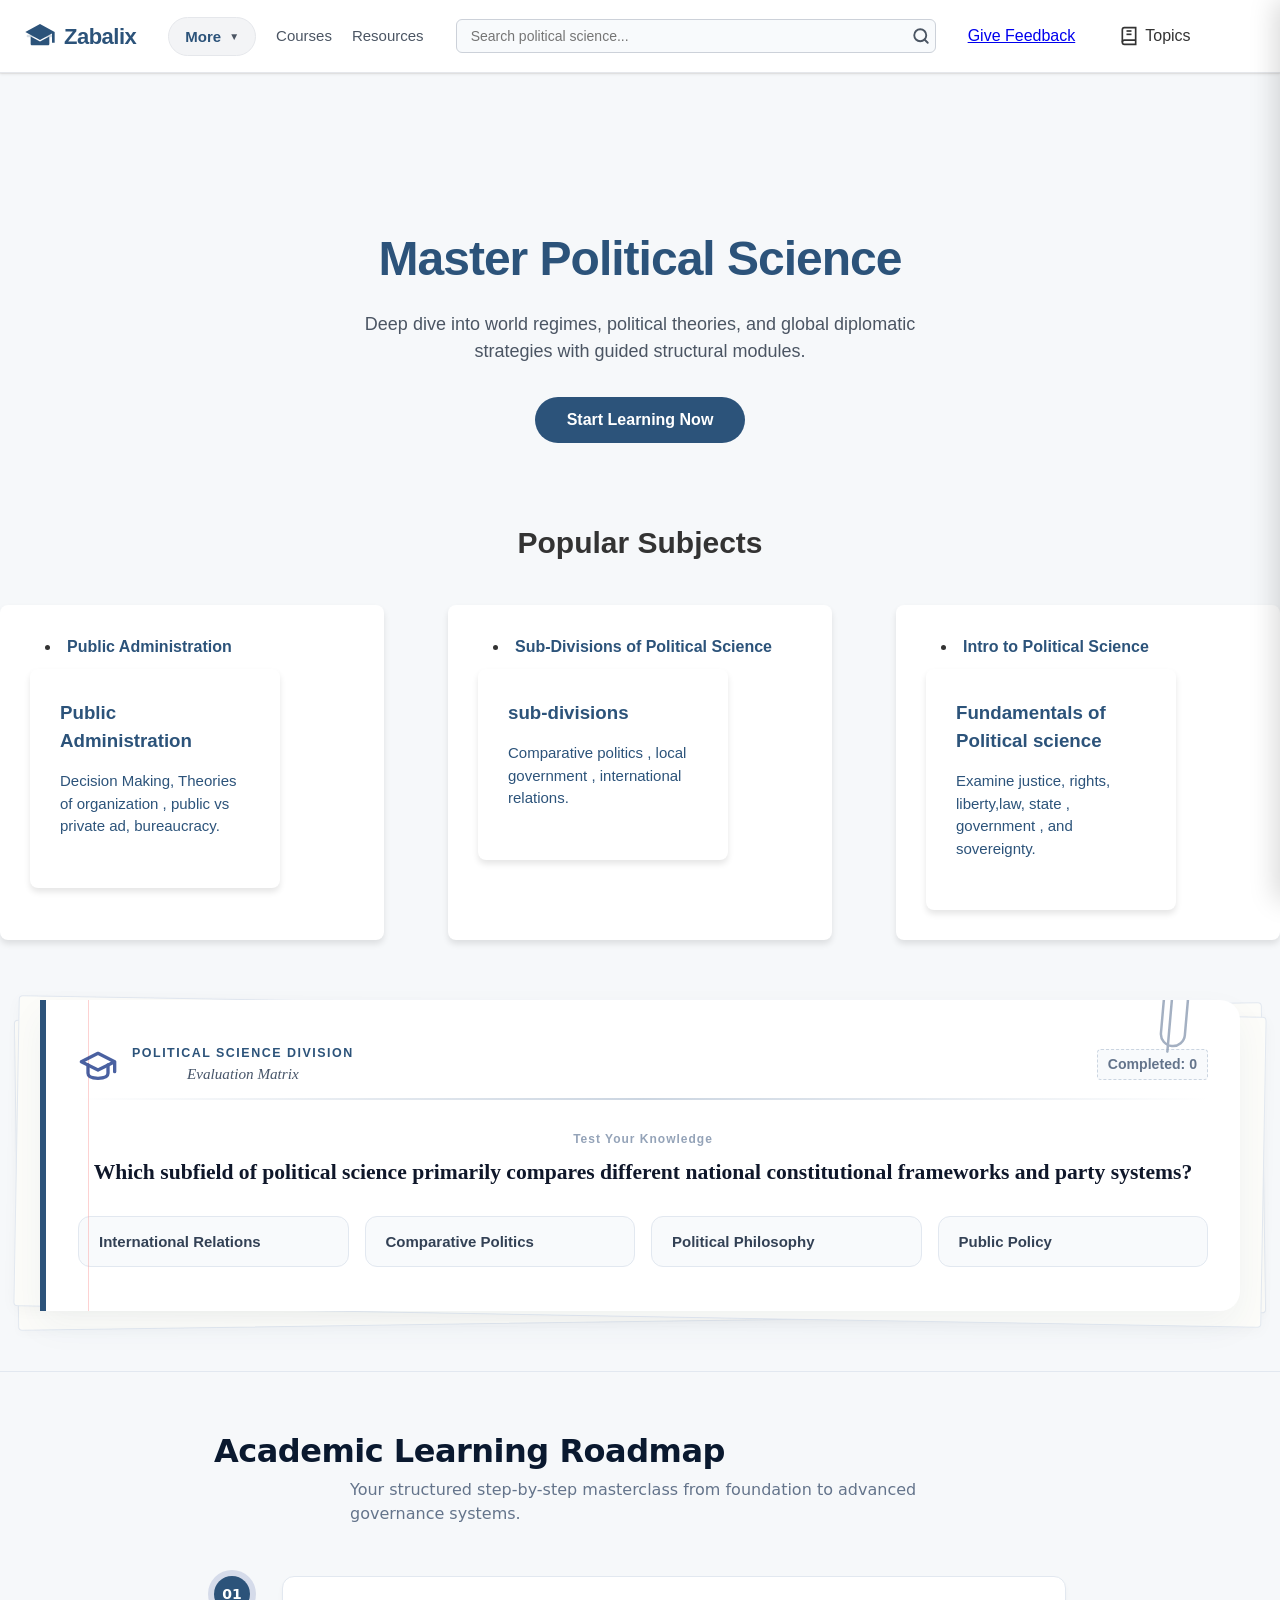
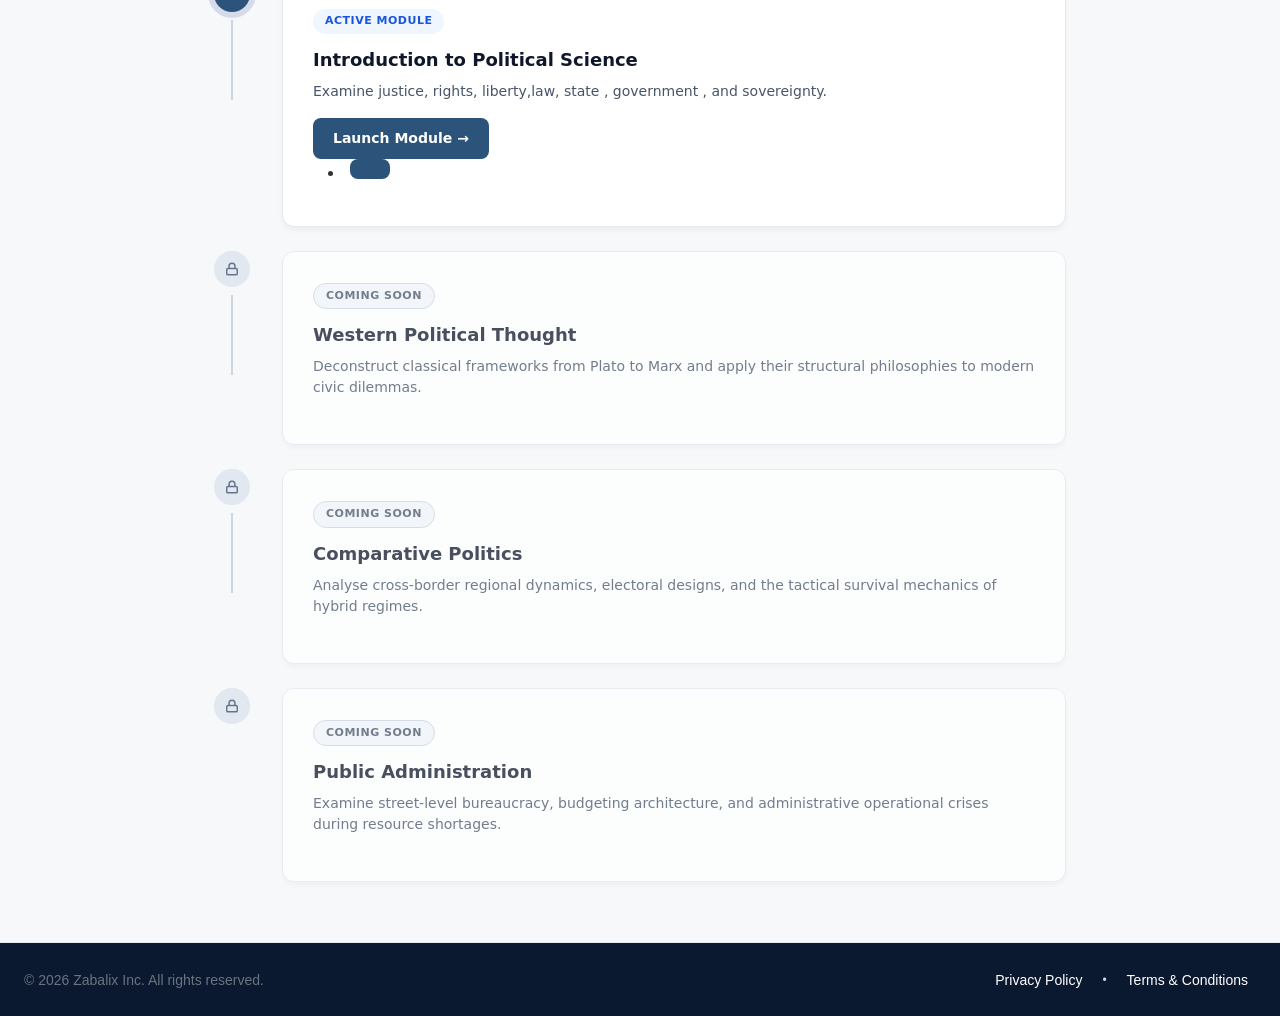
==== commit 074d4ccb: "Add files via upload" ====
--- a/index.html
+++ b/index.html
@@ -1,11 +1,16 @@
 <!DOCTYPE html>
 <html lang="en">
 <head>
-    <meta charset="UTF-8">
-   <meta name="viewport" content="width=1200">
+   <meta name="viewport" content="width=device-width, initial-scale=1.0">
+
+   <!-- Unique custom hamburger target update -->
+<button class="mobile-nav-toggle" aria-label="Toggle navigation">
+    <span class="header-burger-line"></span>
+</button>
+
 
     <meta name="google-site-verification" content="Bk5HtEhOP4a4pjRiIyxjr1tG6oKHsIXYzXAQ-nSAOqQ" />
-    <title>SamStudy | Professional Political Science Portal</title>
+    <title>Zabalix | Professional Political Science Portal</title>
     <link rel="stylesheet" href="style.css">
 </head>
 <body>
@@ -21,7 +26,7 @@
                     <path d="M22 12c0 .55-.45 1-1 1H3c-.55 0-1-.45-1-1s.45-1 1-1h18c.55 0 1 .45 1 1z" opacity=".2"/>
                     <path d="M4.99 12.3V18c0 .55.45 1 1 1h12.02c.55 0 1-.45 1-1v-5.7l-7.01 3.82-7.01-3.82z"/>
                 </svg>
-                <span class="logo-text">Sam<span>Study-hub</span></span>
+                <span class="logo-text">Zabalix</span>
             </a>
 
             <!-- Navigation Links & Dropdowns -->
@@ -61,7 +66,7 @@
     <div class="search-suggestions-box" id="searchSuggestionsBox"></div>
 </div>
 <a href="feedback.html">Give Feedback</a>
-<!-- ADD THIS ITEM INSIDE YOUR EXISTING NAVBAR LINKS/CONTAINER -->
+
 <button class="nav-sidebar-trigger-btn" id="navbarSidebarToggle" aria-label="Open Course Curriculum" aria-controls="navStudySidebar">
     <!-- Custom Syllabus/Book Stack Vector SVG Icon -->
     <svg class="nav-trigger-svg-icon" viewBox="0 0 24 24" fill="none" stroke="currentColor" stroke-width="2">
@@ -232,7 +237,7 @@
 
         <!-- Sheet Content Body -->
         <div class="sheet-body-content">
-            <div class="question-meta-tag">SECTION A: GENERAL THEORY</div>
+            <div class="question-meta-tag">Test Your Knowledge</div>
             <h3 id="trivia-question" class="paper-question-text">Loading verification matrix...</h3>
             
             <div id="trivia-options" class="paper-options-stack">
@@ -260,6 +265,7 @@
     <div class="under-sheet-shadow-1"></div>
     <div class="under-sheet-shadow-2"></div>
 </div>
+
 <!-- Full Width Non-Conflicting Roadmap Component -->
 <div class="sam-rm-master-wrapper">
     <div class="sam-rm-canvas-grid">
@@ -341,7 +347,7 @@
         <div class="footer-container">
             <!-- Copyright Attribution Left Column -->
             <div class="footer-copyright">
-                <p>&copy; 2026 SamStudy Inc. All rights reserved.</p>
+                <p>&copy; 2026 Zabalix Inc. All rights reserved.</p>
             </div>
             
            <!-- Legal Content Document Navigation Links Row -->
--- a/style.css
+++ b/style.css
@@ -1046,7 +1046,7 @@
 
     /* 2. Target every main division layout block on your website */
     div, section, header, nav, main, footer, form {
-        width: 100% !important;
+       /* width: 100% !important;*/
         max-width: 100% !important;
         box-sizing: border-box !important; /* Forces paddings inside screen boundaries */
         float: none !important; /* Disables ancient broken positioning rules */
@@ -1821,3 +1821,1064 @@
     .sam-rm-indicator-pillar { width: 30px; }
     .sam-rm-connector-line { top: 30px; }
 }
+/* ==========================================================================
+   MASTER UNIFIED MOBILE LAYOUT RESOLUTION ENGINE (Applies up to 768px screens)
+   ========================================================================== */
+@media (max-width: 768px) {
+
+    /* --- 1. GLOBAL ENVIRONMENT & HEADROOM FIXES --- */
+    html, body {
+        width: 100% !important;
+        max-width: 100% !important;
+        overflow-x: hidden !important; /* Completely eliminates horizontal page shaking */
+        margin: 0 !important;
+        padding: 0 !important;
+    }
+
+    body {
+        padding-top: 140px !important; /* Force-overrides the broken 600px blanket padding gap */
+    }
+
+    /* Target all block groups to sit flush within mobile glass viewports */
+    div, section, header, nav, main, footer, form {
+        box-sizing: border-box !important;
+    }
+
+    /* Prevent mobile keyboard tap inputs from auto-zooming viewports on Safari/iOS */
+    input, textarea, select, button {
+        font-size: 16px !important;
+    }
+
+    /* --- 2. UNIVERSAL NAV-BAR ROW BREAKERS (Fixes Index & Reading Page Headers) --- */
+    .site-header, .navbar, .top-navbar {
+        position: fixed !important;
+        top: 0 !important;
+        left: 0 !important;
+        width: 100% !important;
+        height: auto !important;
+        padding: 12px 0 !important;
+        background-color: #ffffff !important;
+        box-shadow: 0 2px 10px rgba(0, 0, 0, 0.05) !important;
+        z-index: 9999 !important;
+    }
+
+    /* Forces squished text items, search inputs, and buttons into elegant vertical layout stacks */
+    .nav-container, .nav-containerr, .search-wrapper {
+        display: flex !important;
+        flex-direction: column !important;
+        justify-content: center !important;
+        align-items: stretch !important;
+        gap: 10px !important;
+        width: 100% !important;
+        height: auto !important;
+        padding: 0 16px !important;
+    }
+
+    /* Center branding identity labels */
+    .brand-logo, .nav-logo {
+        display: flex !important;
+        justify-content: center !important;
+        align-items: center !important;
+        text-align: center !important;
+        width: 100% !important;
+        margin: 0 auto !important;
+    }
+
+    /* Pull navigation link strings horizontally side-by-side but safely centered under the logo */
+    .main-navigation, .footer-nav, .nav-links {
+        display: flex !important;
+        flex-direction: row !important;
+        justify-content: center !important;
+        align-items: center !important;
+        flex-wrap: wrap !important;
+        gap: 16px !important;
+        width: 100% !important;
+        margin-top: 2px !important;
+    }
+
+    /* --- 3. FLUID ENGINE INPUTS & ACTION BUTTONS --- */
+    .search-container, .search-wrapperr, .search-field-container {
+        width: 100% !important;
+        max-width: 100% !important;
+        position: relative !important;
+    }
+
+    .search-input, #navbarSearchInput {
+        width: 100% !important;
+        padding: 10px 14px 10px 40px !important; /* Generous space allocation for loop icons */
+        font-size: 16px !important;
+        box-sizing: border-box !important;
+    }
+
+    .search-icon {
+        top: 50% !important;
+        transform: translateY(-50%) !important;
+    }
+
+    /* Stretch buttons to provide comfortable touch targets */
+    .nav-download-btn, .download-nav-btn, .btn-large {
+        width: 100% !important;
+        max-width: 100% !important;
+        justify-content: center !important;
+        text-align: center !important;
+        padding: 12px 20px !important;
+        display: flex !important;
+    }
+
+    /* --- 4. HERO SECTION & VECTOR GRAPHICS STABILIZATION --- */
+    .hero-section {
+        margin-top: 30px !important; /* Cushion against floating headers */
+        padding: 40px 16px !important;
+        text-align: center !important;
+    }
+
+    /* Keep graphic roadmaps and deck canvas frames from scaling past screen edges */
+    .hero-content img, .roadmap-section img, .slide-canvas, .slide-card {
+        width: 100% !important;
+        max-width: 100% !important;
+        height: auto !important;
+        min-height: auto !important;
+        padding: 20px 16px !important;
+    }
+
+    /* Shift presentation sliding arrow control bubbles underneath deck content blocks */
+    .nav-arrow {
+        position: absolute !important;
+        top: auto !important;
+        bottom: -60px !important;
+        transform: none !important;
+    }
+    .prev-arrow { left: calc(50% - 54px) !important; }
+    .next-arrow { right: calc(50% - 54px) !important; }
+    .progress-indicator-bar { margin-top: 80px !important; }
+
+    /* --- 5. COMPACT TYPOGRAPHY & CARD SYSTEMS GRID RESCALE --- */
+    .hero-content h1, .courses h2, .deck-header h1 {
+        font-size: 26px !important;
+        line-height: 1.25 !important;
+        letter-spacing: -0.5px !important;
+    }
+
+    .hero-content p, #documentContentBody p {
+        font-size: 15px !important;
+        line-height: 1.5 !important;
+    }
+
+    /* Stack cards array listings neatly vertically instead of floating side-by-side */
+    .card-container, .nav-sidebar-topics-list {
+        display: flex !important;
+        flex-direction: column !important;
+        gap: 16px !important;
+        width: 100% !important;
+    }
+
+    .card, .nav-sidebar-card, .legal-card {
+        width: 100% !important;
+        max-width: 100% !important;
+        padding: 20px !important;
+    }
+    
+    .legal-card {
+        width: 92% !important; /* Give modals side breathing margin room gaps */
+        max-height: 85vh !important;
+    }
+}
+/* ==========================================================================
+   ACADEMIC LEARNING ROADMAP MOBILE-FIRST OVERHAUL
+   ========================================================================== */
+
+/* 1. Base Mobile Layout Framework (Default for Phones & Tablets) */
+.sam-rm-master-wrapper {
+    width: 100% !important;
+    padding: 24px 16px !important;
+    background-color: #f6f8fa !important;
+}
+
+.sam-rm-canvas-grid {
+    max-width: 100% !important;
+    margin: 0 auto !important;
+}
+
+/* Mobile Typography Adjustments */
+.sam-rm-display-title {
+    font-size: 26px !important;
+    font-weight: 800 !important;
+    color: #0a192f !important;
+    text-align: center !important;
+    margin-bottom: 8px !important;
+    line-height: 1.2 !important;
+}
+
+.sam-rm-display-subtitle {
+    font-size: 14px !important;
+    color: #64748b !important;
+    text-align: center !important;
+    margin-bottom: 32px !important;
+    line-height: 1.5 !important;
+}
+
+/* Transform the track container to allow free-flowing columns */
+.sam-rm-track-vertical {
+    position: relative !important;
+    display: flex !important;
+    flex-direction: column !important;
+    gap: 24px !important;
+}
+
+/* Convert horizontal rows into a standalone block structure on mobile */
+.sam-rm-step-row {
+    display: flex !important;
+    flex-direction: column !important; /* Forces layout to stack top-to-bottom */
+    align-items: center !important;
+    gap: 12px !important;
+    width: 100% !important;
+}
+
+/* Reposition the indicator numbering pillar to look beautiful as a top badge header */
+.sam-rm-indicator-pillar {
+    display: flex !important;
+    flex-direction: row !important;
+    align-items: center !important;
+    justify-content: center !important;
+    width: 100% !important;
+}
+
+.sam-rm-node-circle {
+    width: 36px !important;
+    height: 36px !important;
+    border-radius: 50% !important;
+    display: flex !important;
+    align-items: center !important;
+    justify-content: center !important;
+    font-size: 14px !important;
+    font-weight: bold !important;
+    z-index: 10 !important;
+}
+
+/* Hide the connecting line vector on mobile to eliminate side-overlapping glitches */
+.sam-rm-connector-line {
+    display: none !important;
+}
+
+/* Expand the step content details card to fill full mobile widths beautifully */
+.sam-rm-info-card {
+    width: 100% !important;
+    background: #ffffff !important;
+    padding: 20px !important;
+    border-radius: 12px !important;
+    border: 1px solid #e2e8f0 !important;
+    box-shadow: 0 4px 6px -1px rgba(0, 0, 0, 0.05) !important;
+    text-align: center !important; /* Centers card details for optimal tracking balance */
+}
+
+/* Smooth active phase styling states mapping */
+.sam-rm-state-active .sam-rm-node-circle {
+    background-color: #2c537a !important;
+    color: #ffffff !important;
+}
+
+/* Locked configurations theme defaults */
+.sam-rm-state-locked .sam-rm-node-circle {
+    background-color: #e2e8f0 !important;
+    color: #64748b !important;
+}
+
+.sam-rm-status-badge {
+    display: inline-block !important;
+    padding: 4px 12px !important;
+    border-radius: 20px !important;
+    font-size: 11px !important;
+    font-weight: 700 !important;
+    text-transform: uppercase !important;
+    letter-spacing: 0.5px !important;
+    margin-bottom: 12px !important;
+}
+
+.sam-rm-badge-active { background-color: #eff6ff !important; color: #1a56db !important; }
+.sam-rm-badge-locked { background-color: #f1f5f9 Imporatnt; color: #475569 !important; }
+
+.sam-rm-card-heading {
+    font-size: 18px !important;
+    font-weight: 700 !important;
+    color: #0f172a !important;
+    margin-bottom: 8px !important;
+}
+
+.sam-rm-card-paragraph {
+    font-size: 14px !important;
+    color: #475569 !important;
+    line-height: 1.5 !important;
+    margin-bottom: 16px !important;
+}
+
+.sam-rm-card-link-action {
+    display: inline-flex !important;
+    align-items: center !important;
+    justify-content: center !important;
+    padding: 10px 20px !important;
+    background-color: #2c537a !important;
+    color: #ffffff !important;
+    font-size: 14px !important;
+    font-weight: 600 !important;
+    text-decoration: none !important;
+    border-radius: 8px !important;
+    width: 100% !important; /* Full width touch button target */
+    max-width: 240px !important;
+    margin: 0 auto !important;
+    transition: all 0.2s ease !important;
+}
+
+
+/* ==========================================================================
+   2. DESKTOP OPTIMIZATIONS (Snaps back into timeline row layout on larger displays)
+   ========================================================================== */
+@media (min-width: 768px) {
+    
+    .sam-rm-master-wrapper {
+        padding: 60px 40px !important;
+    }
+
+    .sam-rm-canvas-grid {
+        max-width: 900px !important;
+    }
+
+    .sam-rm-display-title {
+        font-size: 32px !important;
+        text-align: left !important;
+    }
+
+    .sam-rm-display-subtitle {
+        font-size: 16px !important;
+        text-align: left !important;
+        margin-bottom: 48px !important;
+    }
+
+    /* Restore horizontal layout split row flow variables */
+    .sam-rm-step-row {
+        flex-direction: row !important;
+        align-items: flex-start !important;
+        gap: 32px !important;
+    }
+
+    .sam-rm-indicator-pillar {
+        width: auto !important;
+        flex-direction: column !important;
+        align-items: center !important;
+        height: 100% !important;
+        position: relative !important;
+    }
+
+    /* Redraw timeline connection lines for wider display monitors */
+    .sam-rm-connector-line {
+        display: block !important;
+        width: 2px !important;
+        background-color: #cbd5e1 !important;
+        flex-grow: 1 !important;
+        min-height: 80px !important;
+        margin: 8px 0 !important;
+    }
+
+    .sam-rm-info-card {
+        text-align: left !important;
+        padding: 30px !important;
+    }
+
+    .sam-rm-card-link-action {
+        width: auto !important;
+        margin: 0 !important;
+    }
+}
+/* ==========================================================================
+   FORCE ROADMAP CARDS TO BE RECTANGULAR ON MOBILE SCREEN DEVICES
+   ========================================================================== */
+@media (max-width: 768px) {
+    
+    .sam-rm-info-card {
+        width: 100% !important;
+        /* Less padding on top/bottom, more on sides makes it a crisp rectangle */
+        padding: 14px 20px !important; 
+        text-align: left !important; /* Shifting text left keeps rows short and wide */
+        border-radius: 10px !important;
+    }
+
+    /* Force details layout contents inside the card to stack inline tightly */
+    .sam-rm-card-heading {
+        font-size: 17px !important;
+        margin-bottom: 4px !important;
+    }
+
+    .sam-rm-card-paragraph {
+        font-size: 13.5px !important;
+        line-height: 1.4 !important;
+        margin-bottom: 12px !important;
+    }
+
+    /* Keep the launcher button tight and wide to complete the rectangular feel */
+    .sam-rm-card-link-action {
+        width: 100% !important;
+        max-width: 100% !important; /* Spans full card row width horizontally */
+        padding: 8px 16px !important; /* Thin vertical touch padding bar design */
+        border-radius: 6px !important;
+        font-size: 13.5px !important;
+    }
+}
+/* ==========================================================================
+   COMPLETE UNBOXING ENGINE - INCREASED HIGH-BREATHING MARGINS
+   ========================================================================== */
+
+/* Applies globally to Windows and Mobile Viewports */
+.sam-paper-wrapper, 
+section.courses:has(.academic-sheet) {
+    width: 100% !important;
+    max-width: 100% !important;
+    background: transparent !important; /* Strips the outer container card box layer */
+    box-shadow: none !important;
+    border: none !important;
+    padding: 0 !important;
+    margin: 0 auto !important;
+}
+
+.academic-sheet {
+    /* calc(100% - 80px) creates clean, balanced 40px margin walls on screen margins */
+    width: calc(100% - 80px) !important; 
+    max-width: 1240px !important;       /* Clean boundary limits on massive desktop monitors */
+    margin: 60px auto !important;       /* Massive 60px top/bottom margin gap to clear adjacent elements */
+    padding: 44px 32px !important;      /* Immersive inner space padding for layout depth */
+    background: #ffffff !important;     /* Clean canvas sheet directly over the homepage */
+    border: none !important;
+    border-left: 6px solid #2c537a !important; /* Asymmetrical modern designer blueprint accent line */
+    border-radius: 0 20px 20px 0 !important;   /* Sleek rounded trailing edges */
+    box-shadow: 0 15px 35px rgba(44, 83, 122, 0.05) !important; /* High-end ultra-soft depth shadow */
+    box-sizing: border-box !important;
+}
+
+/* Fix option button layouts to span beautifully across the unboxed workspace */
+.paper-options-stack {
+    display: grid !important;
+    grid-template-columns: repeat(auto-fit, minmax(260px, 1fr)) !important; /* 2 columns on desktop, 1 on mobile */
+    gap: 16px !important;
+    width: 100% !important;
+    margin-top: 28px !important;
+}
+
+.paper-choice-row {
+    width: 100% !important;
+    background: #f8fafc !important;
+    border: 1px solid #e2e8f0 !important;
+    border-radius: 12px !important;
+    padding: 16px 20px !important;
+    font-size: 15px !important;
+    font-weight: 600 !important;
+    color: #334155 !important;
+    text-align: left !important;
+    transition: all 0.2s cubic-bezier(0.25, 0.8, 0.25, 1) !important;
+}
+
+/* Interactive sliding indentation accent upon active tap or hover selection */
+.paper-choice-row:hover, 
+.paper-choice-row:active {
+    background: linear-gradient(135deg, #2c537a, #1d354e) !important;
+    color: #ffffff !important;
+    border-color: #2c537a !important;
+    padding-left: 28px !important; /* Premium structural slider motion */
+}
+
+/* --- Mobile Device Responsive Compression Adjustment --- */
+@media (max-width: 768px) {
+    .academic-sheet {
+        /* calc(100% - 40px) locks down crisp, uniform 20px margins on narrow phone frames */
+        width: calc(100% - 40px) !important; 
+        margin: 40px auto !important;       /* Comfortable vertical block separation context gap */
+        padding: 28px 18px !important;      /* Clean mobile padding metrics */
+    }
+    
+    .paper-options-stack {
+        grid-template-columns: 1fr !important; /* Drops safely to clean vertical blocks on mobile */
+        gap: 12px !important;
+    }
+    
+    .paper-question-text {
+        font-size: 18px !important;
+    }
+}
+/* ==========================================================================
+   MASTER SLIDING NAV-SIDEBAR OVERHAUL (FIXES CLIPPING & SHIFTING)
+   ========================================================================== */
+
+/* Applies to mobile phone screen boundaries up to 768px wide */
+@media (max-width: 768px) {
+
+    /* 1. Prevent the sliding sidebar drawer from overflowing or clipping */
+    .nav-sliding-sidebar {
+        position: fixed !important;
+        top: 0 !important;
+        right: 0 !important; /* Locks anchor explicitly to the right edge */
+        width: 100% !important; /* Spans full width on mobile for clean focus */
+        max-width: 320px !important; /* Comfortable reading profile layout size */
+        height: 100vh !important;
+        background: #ffffff !important;
+        z-index: 10000 !important; /* Layers safely above sticky top headers */
+        box-shadow: -4px 0 20px rgba(0, 0, 0, 0.1) !important;
+        box-sizing: border-box !important;
+    }
+
+    /* 2. Add extra horizontal safe padding space to stop text clipping */
+    .nav-sidebar-inner {
+        padding: 24px 20px !important; /* Generous side padding keeps text visible */
+        display: flex !important;
+        flex-direction: column !important;
+        height: 100% !important;
+        overflow-y: auto !important; /* Allows smooth scrolling inside the menu */
+        box-sizing: border-box !important;
+    }
+
+    /* 3. Standardize Header Text Typography inside the panel */
+    .nav-sidebar-header h3 {
+        font-size: 18px !important; /* Crisp, legible print size */
+        font-weight: 800 !important;
+        color: #0a192f !important;
+        margin: 0 0 4px 0 !important;
+        line-height: 1.3 !important;
+    }
+
+    .nav-sidebar-header p {
+        font-size: 12.5px !important;
+        color: #64748b !important;
+        margin: 0 !important;
+    }
+
+    /* 4. Optimize the vertical topic items layout stack */
+    .nav-sidebar-topics-list {
+        display: flex !important;
+        flex-direction: column !important;
+        gap: 12px !important;
+        margin-top: 16px !important;
+        width: 100% !important;
+    }
+
+    /* 5. Fluid topic rows to maximize layout real estate */
+    .nav-sidebar-card {
+        display: flex !important;
+        flex-direction: row !important; /* Keeps icon and text side-by-side cleanly */
+        align-items: flex-start !important;
+        gap: 12px !important;
+        padding: 12px !important;
+        background: #f8fafc !important;
+        border: 1px solid #f1f5f9 !important;
+        border-radius: 10px !important;
+        width: 100% !important;
+        box-sizing: border-box !important;
+    }
+
+    .card-icon-box {
+        width: 36px !important;
+        height: 36px !important;
+        flex-shrink: 0 !important; /* Stops the icon container from getting squished */
+    }
+
+    .card-body-text h4 {
+        font-size: 14px !important;
+        font-weight: 700 !important;
+        margin: 0 0 2px 0 !important;
+        color: #1e293b !important;
+    }
+
+    .card-body-text p {
+        font-size: 12px !important;
+        line-height: 1.4 !important;
+        color: #64748b !important;
+    }
+}
+/* ==========================================================================
+   PRODUCTION-GRADE: ULTRA-THIN AMAZON MOBILE NAVBAR (LOW PROFILE)
+   ========================================================================== */
+@media (max-width: 768px) {
+    
+    /* 1. Low clearance headroom so your website content sits near the top */
+    body {
+        padding-top: 68px !important; 
+    }
+
+    /* 2. Micro-height sticky header box (Amazon mobile's compact footprint) */
+    header.site-header,
+    .site-header {
+        position: fixed !important;
+        top: 0 !important;
+        left: 0 !important;
+        width: 100% !important;
+        height: auto !important; /* Dynamically compresses to tightly hug our elements */
+        background-color: #ffffff !important; /* Your clean white website background */
+        border-bottom: 1px solid #e2e8f0 !important;
+        box-shadow: 0 1px 4px rgba(0, 0, 0, 0.04) !important;
+        z-index: 10000 !important;
+        padding: 4px 0 !important; /* Shrunk vertical padding to absolute minimal bounds */
+        overflow: visible !important;
+    }
+
+    /* 3. The Two-Row Smart Split Flex Matrix */
+    .nav-container {
+        display: flex !important;
+        flex-direction: row !important;
+        flex-wrap: wrap !important; /* Permits search bar to drop cleanly into row 2 */
+        align-items: center !important;
+        justify-content: space-between !important;
+        width: 100% !important;
+        height: auto !important;
+        padding: 0 8px !important; /* Tight side margins maximize horizontal space */
+        gap: 2px 0 !important; /* Micro 2px gap space between Row 1 and Row 2 */
+        overflow: visible !important;
+    }
+
+     /* ==========================================================================
+   HERO CALL-TO-ACTION BUTTON - COMPACT RESPONSIVE SCALE DOWN
+   ========================================================================== */
+@media (max-width: 768px) {
+    
+    /* Target the button with high class specificity to override previous layout rules */
+    button.btn.btn-primary.btn-large,
+    .btn-large {
+        width: auto !important;             /* Cancels out any block or 100% full-width stretches */
+        max-width: max-content !important;  /* Snugly fits right around your inner textual label width */
+        display: inline-flex !important;    /* Keeps it behaving like a centered desktop baseline inline button */
+        align-items: center !important;
+        justify-content: center !important;
+        margin: 0 auto !important;          /* Keeps it perfectly centered inside your hero grid container */
+        
+        /* Shrunk padding parameters down to match textbook desktop sizing metrics */
+        padding: 8px 20px !important;       
+        font-size: 14px !important;         /* Delicate, crisp typography instead of oversized text headers */
+        letter-spacing: 0.2px !important;
+        border-radius: 20px !important;     /* Smooth, lightweight rounded profile curve edges */
+        box-shadow: 0 4px 6px rgba(44, 83, 122, 0.15) !important;
+    }
+}
+}
+/* ==========================================================================
+   PRODUCTION MODULE: LOW-PROFILE MICRO 2-ROW SPLIT MOBILE NAVBAR
+   ========================================================================== */
+@media (max-width: 768px) {
+    
+    /* 1. Low clearance headroom so your website content sits near the top */
+    body {
+        padding-top: 76px !important; 
+    }
+
+    /* 2. Micro-height sticky header container (Ultra-thin compact profile) */
+    header.site-header,
+    .site-header,
+    header {
+        position: fixed !important;
+        top: 0 !important;
+        left: 0 !important;
+        width: 100% !important;
+        height: auto !important; /* Dynamically compresses to tightly hug our two rows */
+        background-color: #ffffff !important; /* Your clean white website background */
+        border-bottom: 1px solid #e2e8f0 !important;
+        box-shadow: 0 1px 4px rgba(0, 0, 0, 0.04) !important;
+        z-index: 10000 !important;
+        padding: 4px 0 !important; /* Shrunk vertical padding to absolute minimal bounds */
+        overflow: visible !important;
+    }
+
+    /* 3. The Two-Row Smart Split Flex Matrix Grid */
+    .nav-container {
+        display: flex !important;
+        flex-direction: row !important;
+        flex-wrap: wrap !important; /* CRITICAL: Permits the search bar to drop cleanly into Row 2 */
+        align-items: center !important;
+        justify-content: space-between !important;
+        width: 100% !important;
+        height: auto !important;
+        padding: 0 10px !important; /* Tight side padding looks crisp and compact */
+        gap: 4px 0 !important; /* Minimal 4px vertical gap space between Row 1 and Row 2 */
+        overflow: visible !important;
+    }
+
+    /* ==========================================
+       ROW 1: COHESIVE LOGO & INLINE ACTION MENUS
+       ========================================== */
+    
+    /* Small, elegant brand logo layout */
+    .brand-logo {
+        order: 1 !important;
+        margin: 0 !important;
+        display: inline-flex !important;
+        align-items: center !important;
+        gap: 4px !important;
+        text-decoration: none !important;
+        
+    }
+
+    .logo-icon {
+        width: 14px !important; /* Ultra-thin shrunk icon graphics */
+        height: 14px !important;
+        fill: #2c537a !important; /* Core theme accent blue */
+        display: inline-block !important;
+         margin-top: 15px !important;
+           margin: 5 !important;
+    }
+
+    .logo-text {
+        font-size: 15px !important; /* Delicate, razor-sharp micro-typography */
+        font-weight: 750 !important;
+        color: #0a192f !important; /* Your deep dark primary ink text color */
+        letter-spacing: -0.4px !important;
+        display: inline-block !important;
+          margin-top: 15px !important;
+               margin: 5 !important;
+    }
+    
+    .logo-text span {
+        color: #2c537a !important;
+    }
+
+    /* Align action items tight horizontally next to the logo */
+    .main-navigation {
+        order: 2 !important;
+        display: flex !important;
+        flex-direction: row !important;
+        align-items: center !important;
+        justify-content: flex-end !important;
+        gap: 8px !important; /* Compact grouping gap prevents row break stretching */
+        width: auto !important;
+        margin: 0 !important;
+        padding: 0 !important;
+    }
+
+    .nav-link, .dropdown-trigger {
+        display: inline-block !important;
+        font-size: 11.5px !important; /* Clean minimal text scaling bounds */
+        font-weight: 700 !important;
+        color: #475569 !important; /* Neutral muted theme layout text links */
+        background: transparent !important;
+        border: none !important;
+        padding: 2px !important;
+    }
+
+    /* Keep Feedback text element small and color-correct */
+    a[href="feedback.html"] {
+        order: 3 !important;
+        display: inline-block !important;
+        font-size: 11.5px !important;
+        font-weight: 700 !important;
+        color: #2c537a !important; /* Matches your core brand blue links */
+        text-decoration: none !important;
+        white-space: nowrap !important;
+        margin: 0 !important;
+        padding: 2px !important;
+    }
+
+    /* Small Topics Sidebar button shortcut icon link trigger */
+    .nav-sidebar-trigger-btn {
+      /*  order: 4 !important;*/
+        background: transparent !important;
+        border: none !important;
+        display: inline-flex !important;
+        align-items: center !important;
+        padding: 2px !important;
+        color: #2c537a !important;
+        margin: 0 !important;
+    }
+
+    .nav-trigger-svg-icon {
+        width: 14px !important;
+        height: 14px !important;
+        color: #2c537a !important;
+    }
+
+    /* Hide the wide textual book label to match a clean look and keep the row small */
+    .nav-btn-label {
+        display: none !important;
+    }
+
+    /* ==========================================
+       ROW 2: NARROWER LOW-PROFILE SEARCH FIELD
+       ========================================== */
+    
+    /* Force the search container to sit right below Row 1 with zero wasted width */
+    .search-container {
+        order: 5 !important;
+        width: 96% !important; /* Leaves thin margin space on the outer window walls so it's not too wide */
+        max-width: 100% !important;
+        margin: 2px auto 0 auto !important; /* Balanced micro top gap */
+        padding: 0 !important;
+    }
+
+    .search-form {
+        width: 100% !important;
+        display: flex !important;
+        position: relative !important;
+        align-items: center !important;
+    }
+
+    .search-input {
+        width: 100% !important;
+        height: 26px !important; /* Low-profile ultra-thin input text field tracking height */
+        padding: 0 32px 0 10px !important; 
+        font-size: 12px !important; /* Small textbook print sizing inside input frame */
+        border-radius: 6px !important; /* Sharp modern container style box cuts */
+        background-color: #f1f5f9 !important; /* Your light background grey tint */
+        border: 1px solid #cbd5e1 !important;
+        color: #1e293b !important;
+        outline: none !important;
+    }
+
+    /* Compact integrated search magnifying glass submission button */
+    .search-submit {
+        position: absolute !important;
+        right: 0 !important;
+        top: 0 !important;
+        width: 28px !important; /* Narrow width button space optimization */
+        height: 26px !important;
+        background-color: #2c537a !important; /* Built utilizing your core branding blue */
+        border: none !important;
+        border-radius: 0 5px 5px 0 !important;
+        display: flex !important;
+        align-items: center !important;
+        justify-content: center !important;
+        cursor: pointer !important;
+    }
+
+    .search-icon {
+        width: 11px !important;
+        height: 11px !important;
+        color: #ffffff !important; /* White graphic vector symbol */
+        stroke-width: 2.5 !important;
+    }
+    
+    /* Keep dropdown suggestion overlay bounds completely standard aligned */
+    .search-suggestions-box,
+    .suggestions-dropdown {
+        width: 100% !important;
+        left: 0 !important;
+        top: 100% !important;
+    }
+}
+/* ==========================================================================
+   LOW-OPACITY TRANSPARENT GRAPHIC NAVBAR BACKGROUND ACCENT (.JPG VERSION)
+   ========================================================================== */
+@media (max-width: 768px) {
+
+    /* 1. Ensure the container handles a floating layered backdrop track */
+    header.site-header,
+    .site-header {
+        position: fixed !important;
+        overflow: visible !important;
+        z-index: 10000 !important;
+    }
+
+    /* 2. Layer the image layout backdrop right underneath your header links */
+    header.site-header::before {
+        content: "" !important;
+        position: absolute !important;
+        top: 0 !important;
+        left: 0 !important;
+        width: 100% !important;
+        height: 100% !important;
+        
+        /* THE JPG IMAGE CORE CONFIGURATION */
+        background-image: url('study-time.jpg') !important; /* Update to url('images/study-time.jpg') if inside a folder */
+        background-size: cover !important;        
+        background-position: center center !important; 
+        background-repeat: no-repeat !important;
+        
+        /* OPACITY SLIDER CONTROLLER VALUE */
+        opacity: 0.18 !important; /* Balanced 12% opacity keeps text headers highly readable */
+        
+        /* SEPARATION INDEX TRACK LAYER */
+        z-index: -1 !important; 
+        pointer-events: none !important; 
+    }
+
+    /* 3. Ensure your text links remain distinct over the layout asset graphics */
+    .logo-text, .nav-link, .dropdown-trigger, .nav-btn-label {
+        position: relative !important;
+        z-index: 2 !important; 
+        text-shadow: 0 1px 2px rgba(255, 255, 255, 0.6) !important; 
+    }
+}
+/* ==========================================================================
+   MOBILE VIEWPORT: RE-ENABLE & SCALE TOPICS LABELS INLINE
+   ========================================================================== */
+@media (max-width: 768px) {
+    
+    /* 1. Force the target trigger button to display its inner contents inline horizontally */
+    header.site-header button.nav-sidebar-trigger-btn#navbarSidebarToggle,
+    button.nav-sidebar-trigger-btn,
+    .nav-sidebar-trigger-btn {
+        display: inline-flex !important;
+        align-items: center !important;
+        justify-content: center !important;
+        gap: 4px !important;            /* Tight 4px air gap space between icon and word */
+        width: auto !important;         /* Releases strict circular dimension bounding locks */
+        height: auto !important;
+        padding: 2px 4px !important;    /* Tight low-profile vertical and side padding cushions */
+        background: transparent !important;
+        border: none !important;
+        float: none !important;
+        flex-shrink: 0 !important;      /* Stops text from wrapping or breaking onto rows */
+    }
+
+    /* 2. Style your icon graphic vector to stay small and proportionate */
+    button.nav-sidebar-trigger-btn .nav-trigger-svg-icon,
+    .nav-trigger-svg-icon {
+        width: 13px !important;         /* Micro scale down matches text height footprint */
+        height: 13px !important;
+        color: #2c537a !important;      /* Core branding blue palette color */
+        display: inline-block !important;
+        margin: 0 !important;
+    }
+
+    /* 3. RE-OPEN HIDDEN STATE: Forces the textual descriptor word label out of hiding */
+    button.nav-sidebar-trigger-btn .nav-btn-label,
+    #navbarSidebarToggle span.nav-btn-label,
+    .nav-btn-label {
+        display: inline-block !important; /* Force-cancels out any display: none or hidden filters */
+        visibility: visible !important;
+        opacity: 1 !important;
+        width: auto !important;
+        height: auto !important;
+        
+        /* TYPOGRAPHY MATRIX STYLING */
+        font-size: 11px !important;      /* Delicate compact print size choice */
+        font-weight: 700 !important;     /* Bold text weight for clear reading visibility */
+        color: #475569 !important;      /* Your neutral muted theme layout text link tracking color */
+        white-space: nowrap !important;  /* Locks character line breaks strings onto one row */
+    }
+}
+/* Base button styles (Desktop & Tablet) */
+.nav-download-btn {
+  display: inline-flex;
+  align-items: center;
+  justify-content: center;
+  gap: 8px; /* Spacing between icon and text */
+  padding: 8px 16px;
+  background-color: #007bff; /* Example primary color */
+  color: #ffffff;
+  border: none;
+  border-radius: 6px;
+  cursor: pointer;
+  transition: background-color 0.2s ease;
+}
+
+.nav-download-btn:hover {
+  background-color: #0056b3;
+}
+
+/* Mobile responsive styles */
+@media (max-width: 480px) {
+  .nav-download-btn {
+    padding: 10px; /* Equal padding for a square icon button */
+    border-radius: 50%; /* Optional: makes the mobile button circular */
+  }
+
+  .nav-download-btn .btn-text {
+    display: none; /* Hides the "Download" text on mobile */
+  }
+}
+/* Styling for Desktop and Tablet */
+.nav-download-btn {
+  display: inline-flex;
+  align-items: center;
+  justify-content: center;
+  gap: 8px; /* Spaces icon and text */
+  padding: 8px 16px;
+  background-color: #f3f4f6; /* Clean background for reading */
+  color: #1f2937; /* Dark text/icon color */
+  border: 1px solid #e5e7eb;
+  border-radius: 6px;
+  cursor: pointer;
+  transition: all 0.2s ease;
+  font-size: 14px;
+  font-weight: 500;
+}
+
+/* Hover state for desktop */
+.nav-download-btn:hover {
+  background-color: #e5e7eb;
+}
+
+/* Mobile Responsive Breakpoint */
+@media (max-width: 576px) {
+  .nav-download-btn {
+    padding: 12px; /* Larger hit target for thumbs */
+    border-radius: 8px;
+    background-color: #ffffff; /* Keeps it distinct on mobile */
+    box-shadow: 0 1px 3px rgba(0, 0, 0, 0.1);
+  }
+
+  /* Hides the "Download" text on mobile */
+  .nav-download-btn .btn-text {
+    display: none; 
+  }
+}
+/* Base settings for the button */
+#gateNextTopicBtn {
+  white-space: nowrap; /* Keeps the phrase on a single line on narrow screens */
+  transition: background-color 0.2s ease, transform 0.1s ease;
+}
+
+/* Hover and active states for desktop users */
+#gateNextTopicBtn:hover {
+  background: #004085 !important; /* Overrides inline style color on hover */
+}
+
+#gateNextTopicBtn:active {
+  transform: scale(0.97); /* Click visual feedback */
+}
+
+/* Mobile responsive view (Screens under 576px wide) */
+@media (max-width: 576px) {
+  #gateNextTopicBtn {
+    padding: 8px 18px !important;    /* Trims padding to make the button physically smaller */
+    font-size: 13px !important;      /* Drops font size down to look balanced */
+    border-radius: 16px !important;  /* Sharpens the pill shape to match the smaller size */
+  }
+
+  .navigation-container {
+    display: flex;
+    justify-content: center; /* Centers the smaller button on phone layouts */
+    width: 100%;
+  }
+}
+/* Mobile responsive adjustments */
+@media (max-width: 576px) {
+  /* Spacing out the core question wrappers */
+  .msq-question {
+    margin-top: 16px !important;
+    margin-bottom: 12px !important;
+    padding-left: 8px;
+    padding-right: 8px;
+    line-height: 1.5; /* Makes reading paragraphs on small screens easier */
+  }
+
+  /* Spacing individual choice options to prevent accidental mis-clicks */
+  .mcq-option {
+    margin-top: 8px !important;
+    margin-bottom: 8px !important;
+    padding: 10px 14px !important; /* Slightly larger clickable pad for thumbs */
+  }
+
+  /* Providing visual separation for your answer explanations */
+  .mcq-answer {
+    margin-top: 12px !important;
+    margin-bottom: 20px !important;
+    padding: 12px !important;
+  }
+}
+/* Your original marker styles */
+li::marker {
+    unicode-bidi: isolate;
+    font-variant-numeric: tabular-nums;
+    text-transform: none;
+    text-indent: 0px !important;
+    text-align: start !important;
+    text-align-last: auto !important;
+}
+
+/* Apply the layout and spacing to the actual element holding the marker */
+li {
+    list-style-position: inside; 
+    margin-left: 15px;  /* Pushes the entire list item right */
+    margin-bottom: 10px; /* Adds space below each list item */
+}
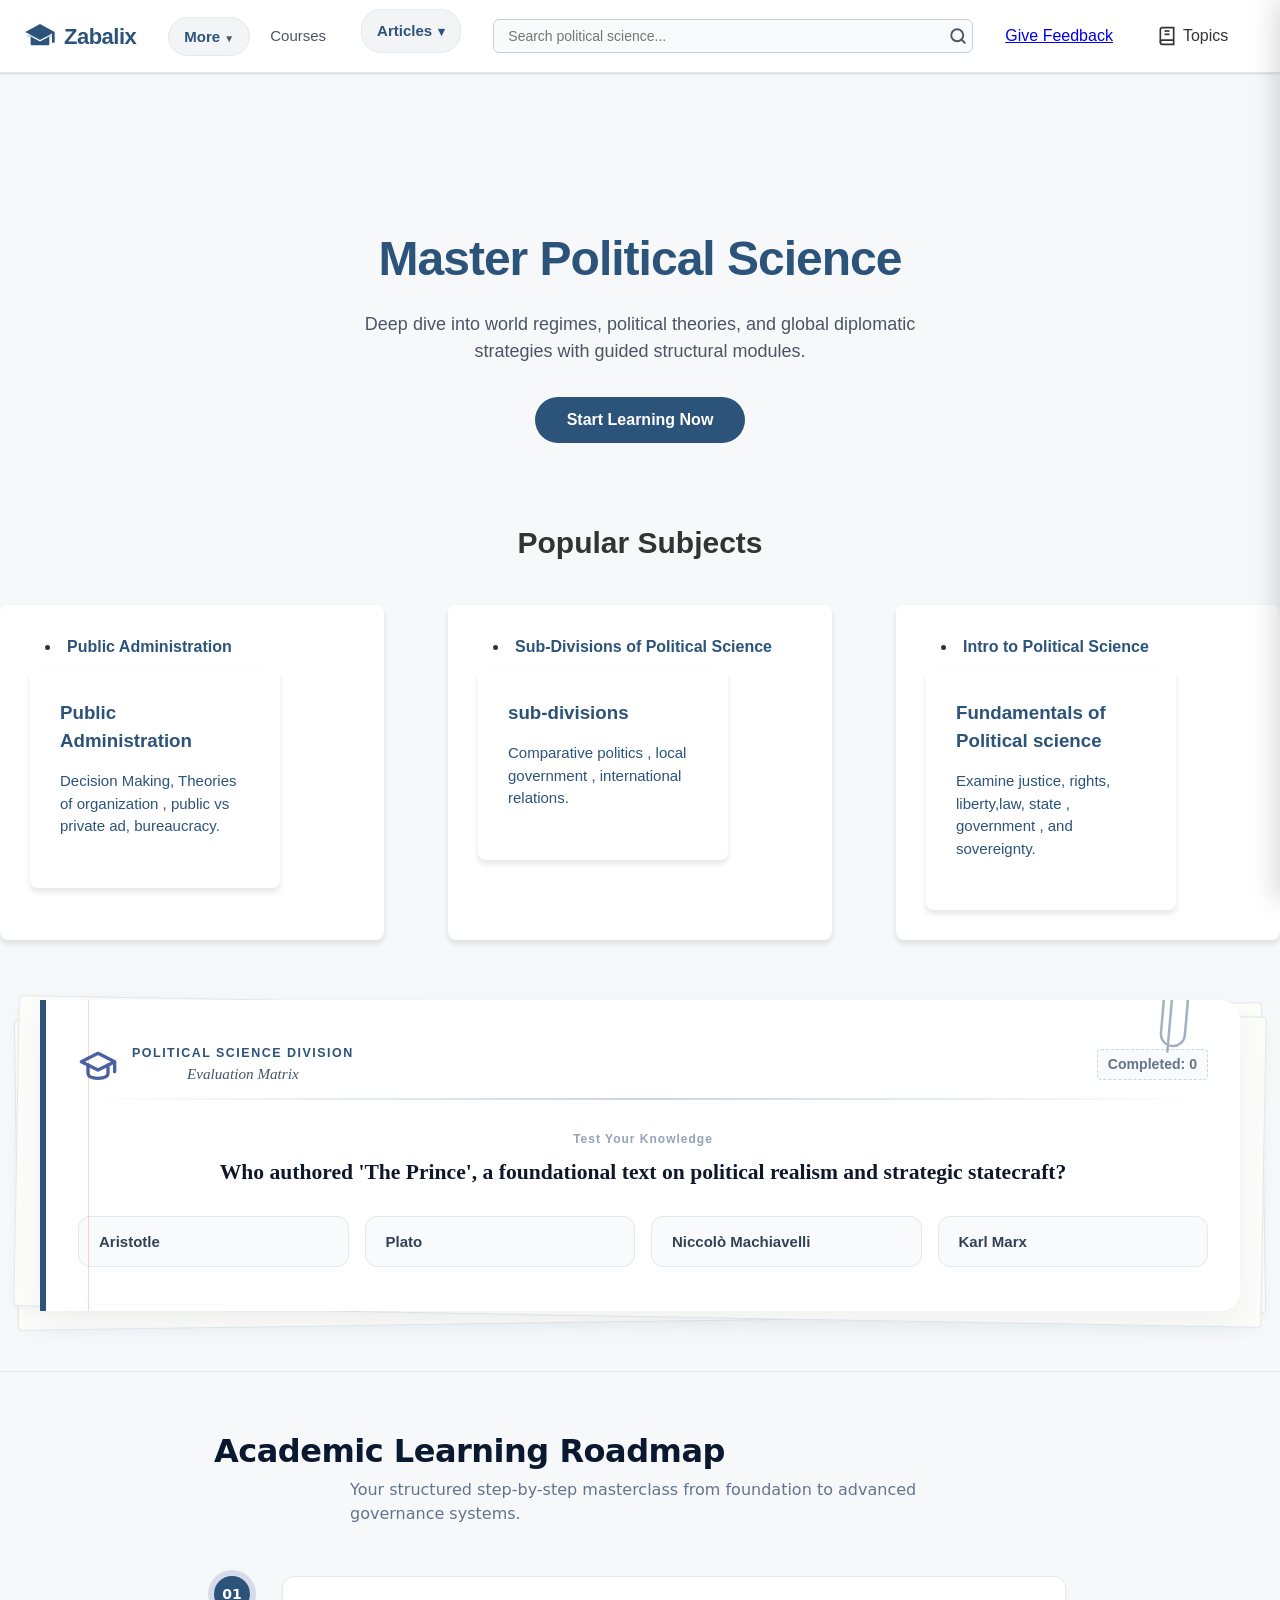
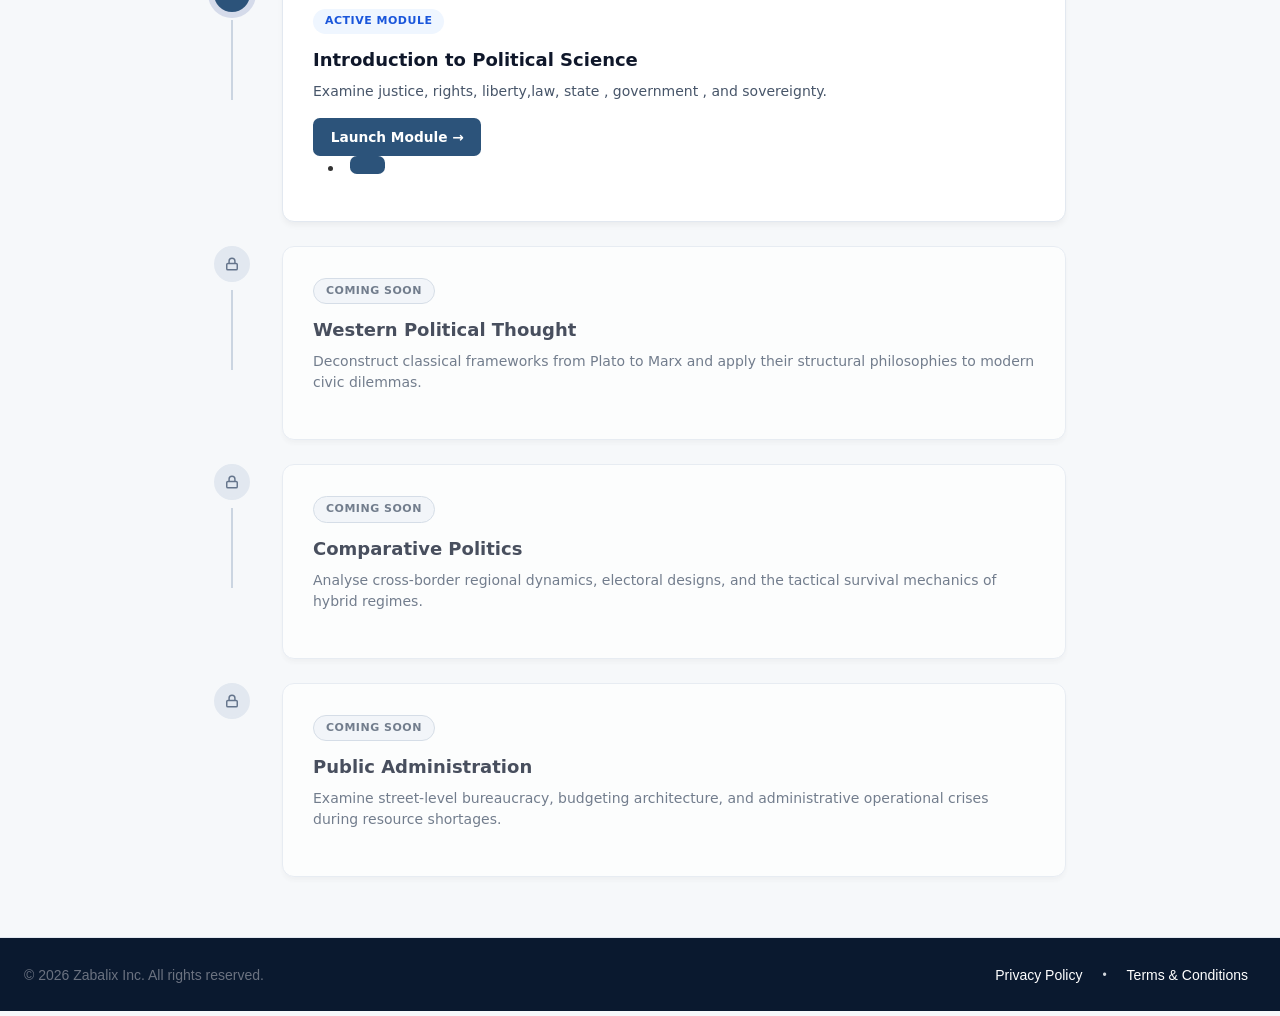
==== commit 99d412be: "Add files via upload" ====
--- a/index.html
+++ b/index.html
@@ -48,7 +48,16 @@
                 </ul>
             </div>
                 <a href="#courses" class="nav-link">Courses</a>
-                <a href="#resources" class="nav-link">Resources</a>
+               
+<li class="nav-item dropdown-container">
+    <a href="#" class="dropdown-trigger">Articles <span class="arrow">▾</span></a>
+    <ul class="dropdown-menu">
+        <li>
+            <a href="from-dependency-to-development.html">From Dependency to Development</a>
+        </li>
+    </ul>
+</li>
+
             </nav>
 
            <!-- search form -->
@@ -204,6 +213,8 @@
             </div>
         </div>
     </div>
+
+
     <div class="sam-paper-wrapper">
     <!-- The Main Sheet of Paper -->
     <div class="academic-sheet">
--- a/style.css
+++ b/style.css
@@ -2882,3 +2882,59 @@
     margin-left: 15px;  /* Pushes the entire list item right */
     margin-bottom: 10px; /* Adds space below each list item */
 }
+/* Container for the dropdown alignment */
+.dropdown-container {
+    position: relative;
+    display: inline-block;
+}
+
+/* Style for the main navbar trigger heading */
+.dropdown-trigger {
+    cursor: pointer;
+    text-decoration: none;
+    padding: 10px 15px;
+    display: block;
+}
+
+.dropdown-trigger .arrow {
+    font-size: 0.8rem;
+    margin-left: 2px;
+}
+
+/* The actual menu list card box (Hidden by default) */
+.dropdown-menu {
+    display: none; 
+    position: absolute;
+    top: 100%;
+    left: 0;
+    background-color: #ffffff;
+    min-width: 260px; /* Gives perfect width space for your article title */
+    box-shadow: 0px 8px 16px rgba(0, 0, 0, 0.12);
+    padding: 8px 0;
+    margin: 0;
+    list-style: none;
+    border-radius: 4px;
+    z-index: 9999; /* Ensures it floats directly over all background images or text */
+}
+
+/* Individual links inside the dropdown card */
+.dropdown-menu li a {
+    color: #202122;
+    padding: 12px 18px;
+    text-decoration: none;
+    display: block;
+    font-size: 0.95rem;
+    text-align: left;
+    transition: background-color 0.2s ease;
+}
+
+/* Hover style color when browsing your menu selection */
+.dropdown-menu li a:hover {
+    background-color: #ebf8ff;
+    color: #3182ce;
+}
+
+/* THE TRIGGER MECHANISM: Shows the card when hovering over the main list item */
+.dropdown-container:hover .dropdown-menu {
+    display: block;
+}
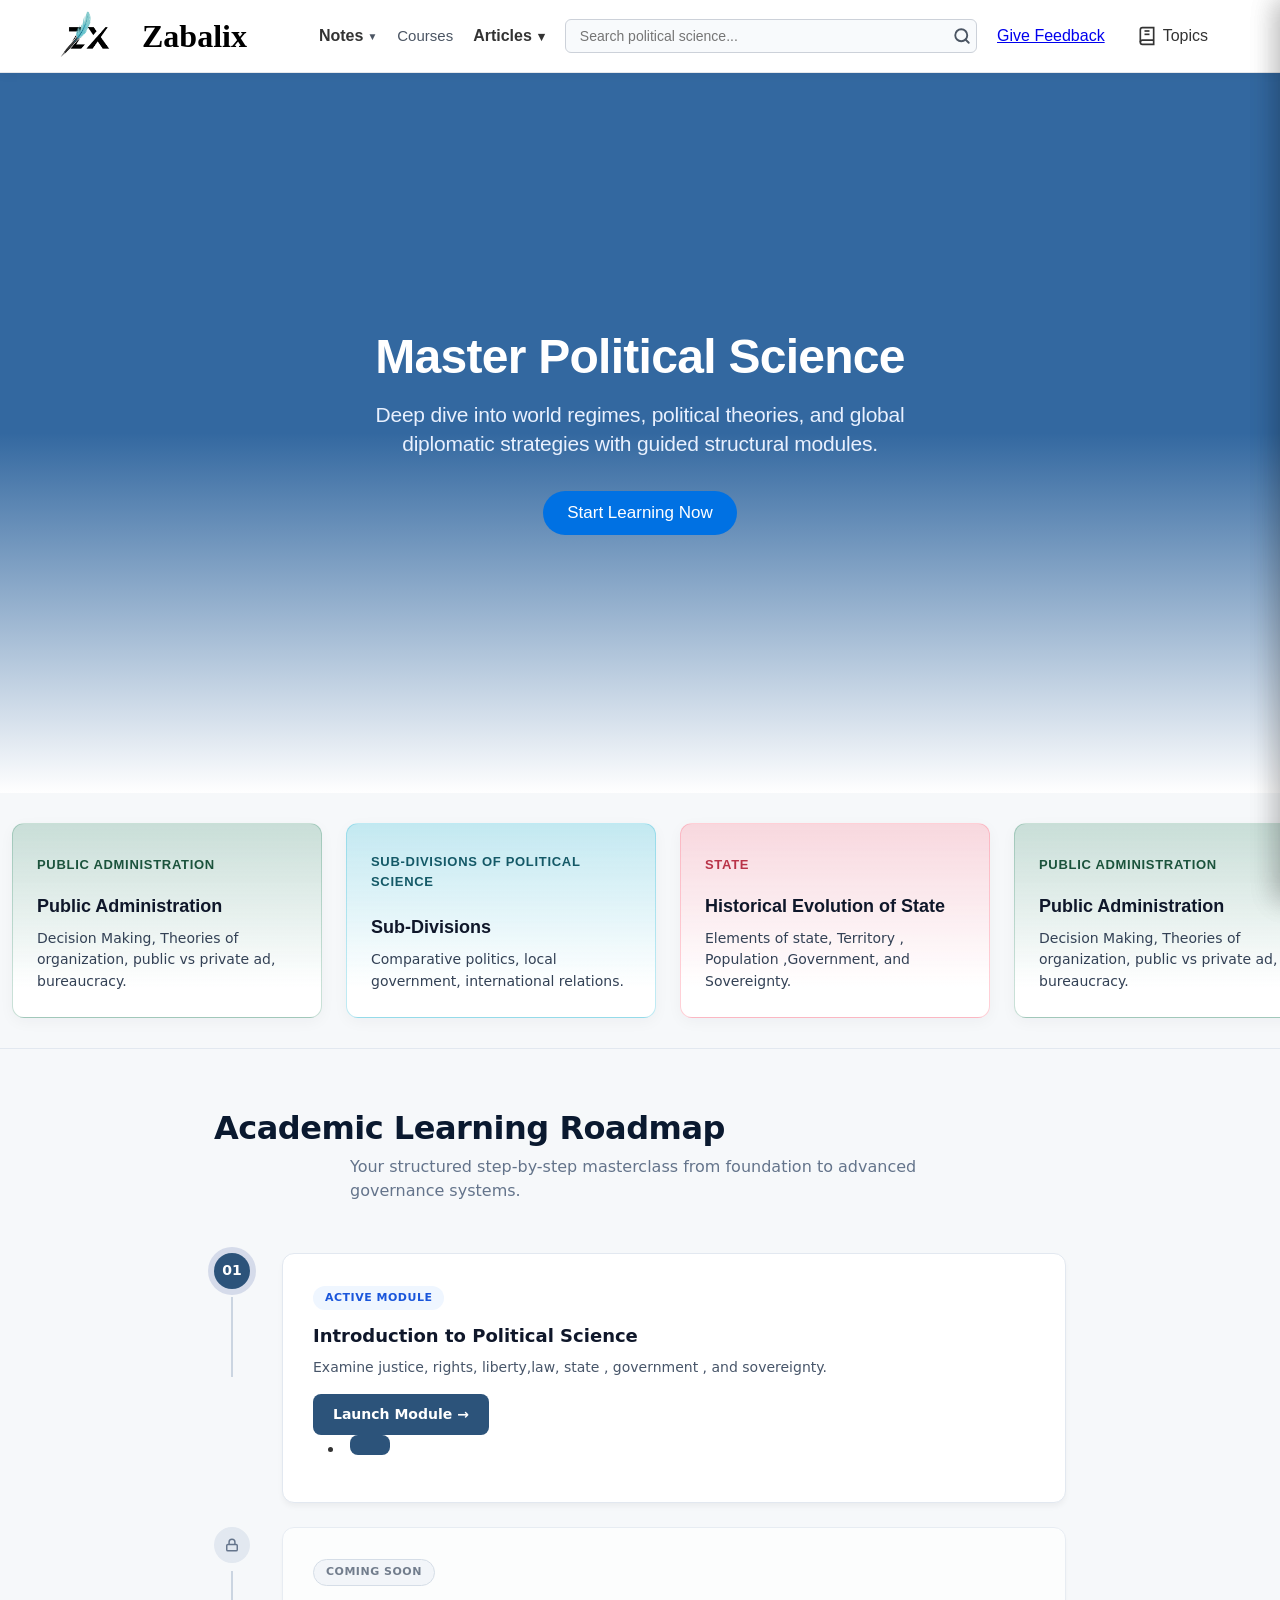
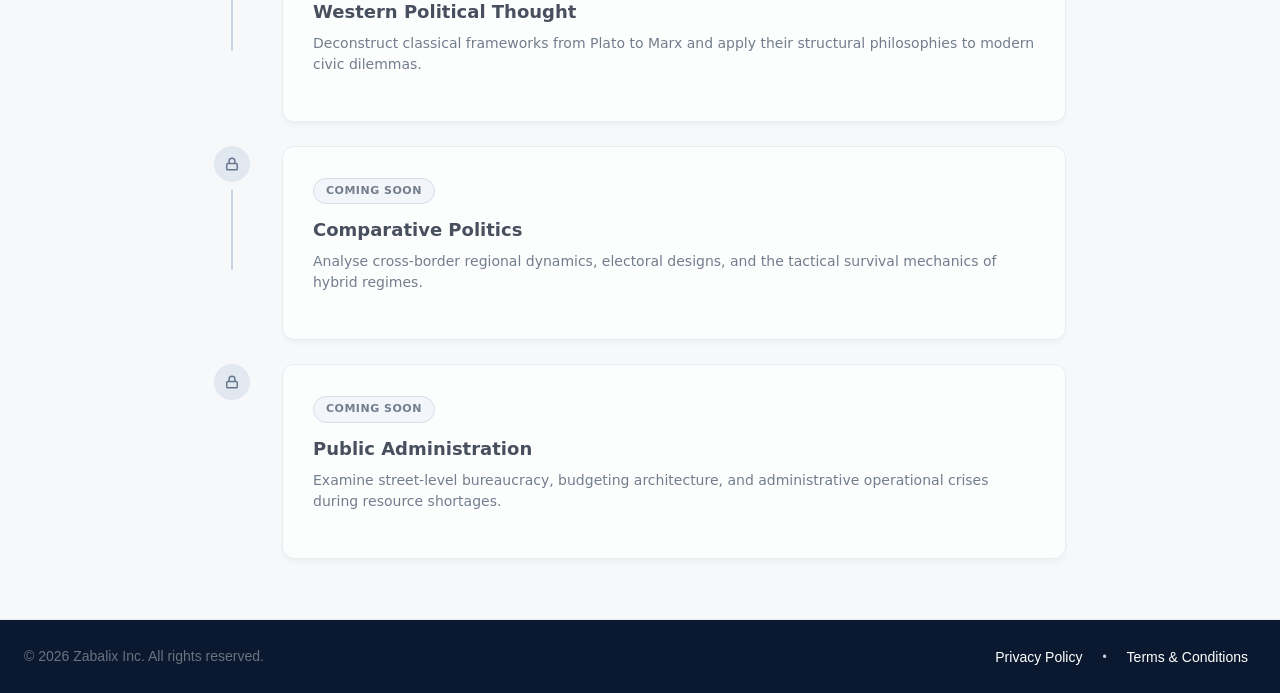
==== commit 4a1ea3ef: "Add files via upload" ====
--- a/index.html
+++ b/index.html
@@ -1,381 +1,456 @@
 <!DOCTYPE html>
 <html lang="en">
+
 <head>
-   <meta name="viewport" content="width=device-width, initial-scale=1.0">
-
-   <!-- Unique custom hamburger target update -->
-<button class="mobile-nav-toggle" aria-label="Toggle navigation">
-    <span class="header-burger-line"></span>
-</button>
+    <meta name="viewport" content="width=device-width, initial-scale=1.0">
+
+    <!-- Unique custom hamburger target update -->
+    <button class="mobile-nav-toggle" aria-label="Toggle navigation">
+        <span class="header-burger-line"></span>
+    </button>
 
 
     <meta name="google-site-verification" content="Bk5HtEhOP4a4pjRiIyxjr1tG6oKHsIXYzXAQ-nSAOqQ" />
     <title>Zabalix | Professional Political Science Portal</title>
     <link rel="stylesheet" href="style.css">
+     <link rel="icon" type="image/png" href="./zxx.png">
 </head>
+
 <body>
 
     <!-- Navbar -->
     <header class="site-header">
         <div class="nav-container">
-            
-            <!-- Logo -->
-            <a href="#" class="brand-logo">
-                <svg viewBox="0 0 24 24" class="logo-icon">
-                    <path d="M12 3L1 9l11 6 9-4.91V17h2V9L12 3z"/>
-                    <path d="M22 12c0 .55-.45 1-1 1H3c-.55 0-1-.45-1-1s.45-1 1-1h18c.55 0 1 .45 1 1z" opacity=".2"/>
-                    <path d="M4.99 12.3V18c0 .55.45 1 1 1h12.02c.55 0 1-.45 1-1v-5.7l-7.01 3.82-7.01-3.82z"/>
-                </svg>
-                <span class="logo-text">Zabalix</span>
-            </a>
-
-            <!-- Navigation Links & Dropdowns -->
-            <nav class="main-navigation">
-                 <div class="dropdown-wrapper">
-               
-                <button class="dropdown-trigger" id="exploreBtn" aria-haspopup="true" aria-expanded="false">
-                    More
-                    <span class="chevron-icon">▼</span>
+
+            <div class="logo"></div>
+            <span class="site-logo-txt">Zabalix</span>
+
+            <!-- Hamburger Toggle for Mobile -->
+            <button class="mobile-nav-toggle" id="mobileNavToggle" aria-label="Toggle Navigation" aria-expanded="false">
+                <span class="hamburger-line"></span>
+                <span class="hamburger-line"></span>
+                <span class="hamburger-line"></span>
+            </button>
+
+            <!-- Collapsible Wrapper for Mobile Responsiveness -->
+            <div class="nav-responsive-wrapper" id="navResponsiveWrapper">
+
+                <nav class="main-navigation">
+                    <!-- Notes Dropdown -->
+                    <div class="dropdown-wrapper">
+                        <button class="dropdown-trigger" id="exploreBtn" aria-haspopup="true" aria-expanded="false">
+                            Notes <span class="chevron-icon">▼</span>
+                        </button>
+                        <ul class="dropdown-menu" id="exploreDropdown">
+                            <li class="dropdown-header">Political Science</li>
+                            <li><a href="reading.html?topic=intro-to-polsci">Intro to Political Science</a></li>
+                            <li><a href="reading.html?topic=sub-divisions-of-polsci">Sub-Divisions of Political
+                                    Science</a></li>
+                            <li><a href="reading.html?topic=public-administration">Public Administration</a></li>
+                            <li><a href="state-notes.html">📝 State</a></li>
+                        </ul>
+                    </div>
+
+                    <!-- Courses Link -->
+                    <a href="#courses" class="nav-link">Courses</a>
+
+                    <!-- Articles Dropdown (Fixed Tag Wrapper) -->
+                    <div class="dropdown-wrapper">
+                        <button class="dropdown-trigger" id="articlesBtn" aria-haspopup="true" aria-expanded="false">
+                            Articles <span class="arrow">▾</span>
+                        </button>
+                        <ul class="dropdown-menu" id="articlesDropdown">
+                            <li><a href="from-dependency-to-development.html">From Dependency to Development</a></li>
+                        </ul>
+                    </div>
+
+                </nav>
+
+                <!-- Search Form -->
+                <div class="search-container">
+                    <form class="search-form" id="navbarSearchForm">
+                        <input type="text" placeholder="Search political science..." class="search-input"
+                            id="navbarSearchInput" autocomplete="off">
+                        <button type="submit" class="search-submit">
+                            <svg class="search-icon" viewBox="0 0 24 24">
+                                <circle cx="11" cy="11" r="8"></circle>
+                                <line x1="21" y1="21" x2="16.65" y2="16.65"></line>
+                            </svg>
+                        </button>
+                    </form>
+                    <div class="search-suggestions-box" id="searchSuggestionsBox"></div>
+                </div>
+
+                <!-- Feedback Link -->
+                <a href="feedback.html" class="feedback-link">Give Feedback</a>
+
+                <!-- Curriculum Trigger -->
+                <button class="nav-sidebar-trigger-btn" id="navbarSidebarToggle" aria-label="Open Course Curriculum"
+                    aria-controls="navStudySidebar">
+                    <svg class="nav-trigger-svg-icon" viewBox="0 0 24 24" fill="none" stroke="currentColor"
+                        stroke-width="2">
+                        <path d="M4 19.5A2.5 2.5 0 0 1 6.5 17H20"></path>
+                        <path d="M6.5 2H20v20H6.5A2.5 2.5 0 0 1 4 19.5v-15A2.5 2.5 0 0 1 6.5 2z"></path>
+                        <line x1="9" y1="6" x2="15" y2="6"></line>
+                        <line x1="9" y1="10" x2="15" y2="10"></line>
+                    </svg>
+                    <span class="nav-btn-label">Topics</span>
                 </button>
-                
-                <!-- Dropdown Content List with ID -->
-                <ul class="dropdown-menu" id="exploreDropdown">
-                    <li class="dropdown-header">Political Science Fields</li>
-                    <li><a href="reading.html?topic=intro-to-polsci">Intro to Political Science</a></li>
-                    <li><a href="reading.html?topic=sub-divisions-of-polsci">Sub-Divisions of Political Science</a></li>
-                    <li><a href="reading.html?topic=public-administration">Public Administration</a></li>
-                  
-                </ul>
-            </div>
-                <a href="#courses" class="nav-link">Courses</a>
-               
-<li class="nav-item dropdown-container">
-    <a href="#" class="dropdown-trigger">Articles <span class="arrow">▾</span></a>
-    <ul class="dropdown-menu">
-        <li>
-            <a href="from-dependency-to-development.html">From Dependency to Development</a>
-        </li>
-    </ul>
-</li>
-
-            </nav>
-
-           <!-- search form -->
-<div class="search-container">
-    <form class="search-form" id="navbarSearchForm">
-        <input type="text" placeholder="Search political science..." class="search-input" id="navbarSearchInput" autocomplete="off">
-        <button type="submit" class="search-submit">
-            <svg class="search-icon" viewBox="0 0 24 24">
-                <circle cx="11" cy="11" r="8"></circle>
-                <line x1="21" y1="21" x2="16.65" y2="16.65"></line>
-            </svg>
-        </button>
-    </form>
-   
-    <div class="search-suggestions-box" id="searchSuggestionsBox"></div>
-</div>
-<a href="feedback.html">Give Feedback</a>
-
-<button class="nav-sidebar-trigger-btn" id="navbarSidebarToggle" aria-label="Open Course Curriculum" aria-controls="navStudySidebar">
-    <!-- Custom Syllabus/Book Stack Vector SVG Icon -->
-    <svg class="nav-trigger-svg-icon" viewBox="0 0 24 24" fill="none" stroke="currentColor" stroke-width="2">
-        <path d="M4 19.5A2.5 2.5 0 0 1 6.5 17H20"></path>
-        <path d="M6.5 2H20v20H6.5A2.5 2.5 0 0 1 4 19.5v-15A2.5 2.5 0 0 1 6.5 2z"></path>
-        <line x1="9" y1="6" x2="15" y2="6"></line>
-        <line x1="9" y1="10" x2="15" y2="10"></line>
-    </svg>
-    <span class="nav-btn-label">Topics</span>
-</button>
-
-
-<!--  SIDEBAR LAYOUT -->
-<aside class="nav-sliding-sidebar collapsed" id="navStudySidebar" aria-label="Curriculum Overview">
-    <div class="nav-sidebar-inner">
-        
-        <!-- Sidebar Header Panel with Close Handle Button -->
-        <div class="nav-sidebar-header">
-            <div>
-                <h3>Areas of Study</h3>
-                <p>Political Science Core Curriculum</p>
-            </div>
-            <button class="nav-sidebar-close-btn" id="navSidebarClose" aria-label="Close Menu">×</button>
-        </div>
-
-        <!-- Topics Module Display Stack List -->
-        <div class="nav-sidebar-topics-list">
-            
-            <!-- Module Item 1: Political Systems -->
-            <div class="nav-sidebar-card">
-                <div class="card-icon-box sys-theme">
-                    <svg viewBox="0 0 24 24" fill="none" stroke="currentColor" stroke-width="2">
-                        <path d="M12 2L2 7l10 5 10-5-10-5zM2 17l10 5 10-5M2 12l10 5 10-5"/>
-                    </svg>
-                </div>
-                <div class="card-body-text">
-                    <h4>Political Systems</h4>
-                    <p>Comparative structural analysis of global democracies and autocracies.</p>
-                </div>
-            </div>
-
-            <!-- Module Item 2: International Relations -->
-            <div class="nav-sidebar-card">
-                <div class="card-icon-box global-theme">
-                    <svg viewBox="0 0 24 24" fill="none" stroke="currentColor" stroke-width="2">
-                        <circle cx="12" cy="12" r="10"></circle>
-                        <line x1="2" y1="12" x2="22" y2="12"></line>
-                        <path d="M12 2a15.3 15.3 0 0 1 4 10 15.3 15.3 0 0 1-4 10 15.3 15.3 0 0 1-4-10 15.3 15.3 0 0 1 4-10z"></path>
-                    </svg>
-                </div>
-                <div class="card-body-text">
-                    <h4>Global Relations</h4>
-                    <p>Foreign policies, treaties, international law, and diplomatic structures.</p>
-                </div>
-            </div>
-
-            <!-- Module Item 3: Political Theories -->
-            <div class="nav-sidebar-card">
-                <div class="card-icon-box theory-theme">
-                    <svg viewBox="0 0 24 24" fill="none" stroke="currentColor" stroke-width="2">
-                        <path d="M12 22s8-4 8-10V5l-8-3-8 3v7c0 6 8 10 8 10z"/>
-                    </svg>
-                </div>
-                <div class="card-body-text">
-                    <h4>Political Philosophy</h4>
-                    <p>Classical ideas, social contracts, power, justice, and state legitimacy.</p>
-                </div>
-            </div>
-
-            <!-- Module Item 4: Public Policy -->
-            <div class="nav-sidebar-card">
-                <div class="card-icon-box policy-theme">
-                    <svg viewBox="0 0 24 24" fill="none" stroke="currentColor" stroke-width="2">
-                        <path d="M14 2H6a2 2 0 0 0-2 2v16a2 2 0 0 0 2 2h12a2 2 0 0 0 2-2V8z"></path>
-                        <polyline points="14 2 14 8 20 8"></polyline>
-                        <line x1="16" y1="13" x2="8" y2="13"></line>
-                        <line x1="16" y1="17" x2="8" y2="17"></line>
-                    </svg>
-                </div>
-                <div class="card-body-text">
-                    <h4>Public Policy</h4>
-                    <p>Formulation of law matrices, civil administration, and institutional agendas.</p>
-                </div>
-            </div>
-
-        </div>
-    </div>
-</aside>
-
-<!-- Black Dim Overlay Tint Background Element -->
-<div class="sidebar-dim-background-overlay" id="sidebarOverlay"></div>
-
+
+            </div>
+        </div>
     </header>
+
+    <!-- SIDEBAR LAYOUT -->
+    <aside class="nav-sliding-sidebar collapsed" id="navStudySidebar" aria-label="Curriculum Overview">
+        <div class="nav-sidebar-inner">
+            <div class="nav-sidebar-header">
+                <div>
+                    <h3>Areas of Study</h3>
+                    <p>Political Science Core Curriculum</p>
+                </div>
+                <button class="nav-sidebar-close-btn" id="navSidebarClose" aria-label="Close Menu">×</button>
+            </div>
+            <div class="nav-sidebar-topics-list">
+                <div class="nav-sidebar-card">
+                    <div class="card-icon-box sys-theme">
+                        <svg viewBox="0 0 24 24" fill="none" stroke="currentColor" stroke-width="2">
+                            <path d="M12 2L2 7l10 5 10-5-10-5zM2 17l10 5 10-5M2 12l10 5 10-5" />
+                        </svg>
+                    </div>
+                    <div class="card-body-text">
+                        <h4>Political Systems</h4>
+                        <p>Comparative structural analysis of global democracies and autocracies.</p>
+                    </div>
+                </div>
+                <div class="nav-sidebar-card">
+                    <div class="card-icon-box global-theme">
+                        <svg viewBox="0 0 24 24" fill="none" stroke="currentColor" stroke-width="2">
+                            <circle cx="12" cy="12" r="10"></circle>
+                            <line x1="2" y1="12" x2="22" y2="12"></line>
+                            <path
+                                d="M12 2a15.3 15.3 0 0 1 4 10 15.3 15.3 0 0 1-4 10 15.3 15.3 0 0 1-4-10 15.3 15.3 0 0 1 4-10z">
+                            </path>
+                        </svg>
+                    </div>
+                    <div class="card-body-text">
+                        <h4>Global Relations</h4>
+                        <p>Foreign policies, treaties, international law, and diplomatic structures.</p>
+                    </div>
+                </div>
+                <div class="nav-sidebar-card">
+                    <div class="card-icon-box theory-theme">
+                        <svg viewBox="0 0 24 24" fill="none" stroke="currentColor" stroke-width="2">
+                            <path d="M12 22s8-4 8-10V5l-8-3-8 3v7c0 6 8 10 8 10z" />
+                        </svg>
+                    </div>
+                    <div class="card-body-text">
+                        <h4>Political Philosophy</h4>
+                        <p>Classical ideas, social contracts, power, justice, and state legitimacy.</p>
+                    </div>
+                </div>
+                <div class="nav-sidebar-card">
+                    <div class="card-icon-box policy-theme">
+                        <svg viewBox="0 0 24 24" fill="none" stroke="currentColor" stroke-width="2">
+                            <path d="M14 2H6a2 2 0 0 0-2 2v16a2 2 0 0 0 2 2h12a2 2 0 0 0 2-2V8z"></path>
+                            <polyline points="14 2 14 8 20 8"></polyline>
+                            <line x1="16" y1="13" x2="8" y2="13"></line>
+                            <line x1="16" y1="17" x2="8" y2="17"></line>
+                        </svg>
+                    </div>
+                    <div class="card-body-text">
+                        <h4>Public Policy</h4>
+                        <p>Formulation of law matrices, civil administration, and institutional agendas.</p>
+                    </div>
+                </div>
+            </div>
+        </div>
+    </aside>
+    <div class="sidebar-dim-background-overlay" id="sidebarOverlay"></div>
+
+    <!-- SIDEBAR LAYOUT -->
+    <aside class="nav-sliding-sidebar collapsed" id="navStudySidebar" aria-label="Curriculum Overview">
+        <div class="nav-sidebar-inner">
+            <div class="nav-sidebar-header">
+                <div>
+                    <h3>Areas of Study</h3>
+                    <p>Political Science Core Curriculum</p>
+                </div>
+                <button class="nav-sidebar-close-btn" id="navSidebarClose" aria-label="Close Menu">×</button>
+            </div>
+            <div class="nav-sidebar-topics-list">
+                <div class="nav-sidebar-card">
+                    <div class="card-icon-box sys-theme">
+                        <svg viewBox="0 0 24 24" fill="none" stroke="currentColor" stroke-width="2">
+                            <path d="M12 2L2 7l10 5 10-5-10-5zM2 17l10 5 10-5M2 12l10 5 10-5" />
+                        </svg>
+                    </div>
+                    <div class="card-body-text">
+                        <h4>Political Systems</h4>
+                        <p>Comparative structural analysis of global democracies and autocracies.</p>
+                    </div>
+                </div>
+                <div class="nav-sidebar-card">
+                    <div class="card-icon-box global-theme">
+                        <svg viewBox="0 0 24 24" fill="none" stroke="currentColor" stroke-width="2">
+                            <circle cx="12" cy="12" r="10"></circle>
+                            <line x1="2" y1="12" x2="22" y2="12"></line>
+                            <path
+                                d="M12 2a15.3 15.3 0 0 1 4 10 15.3 15.3 0 0 1-4 10 15.3 15.3 0 0 1-4-10 15.3 15.3 0 0 1 4-10z">
+                            </path>
+                        </svg>
+                    </div>
+                    <div class="card-body-text">
+                        <h4>Global Relations</h4>
+                        <p>Foreign policies, treaties, international law, and diplomatic structures.</p>
+                    </div>
+                </div>
+                <div class="nav-sidebar-card">
+                    <div class="card-icon-box theory-theme">
+                        <svg viewBox="0 0 24 24" fill="none" stroke="currentColor" stroke-width="2">
+                            <path d="M12 22s8-4 8-10V5l-8-3-8 3v7c0 6 8 10 8 10z" />
+                        </svg>
+                    </div>
+                    <div class="card-body-text">
+                        <h4>Political Philosophy</h4>
+                        <p>Classical ideas, social contracts, power, justice, and state legitimacy.</p>
+                    </div>
+                </div>
+                <div class="nav-sidebar-card">
+                    <div class="card-icon-box policy-theme">
+                        <svg viewBox="0 0 24 24" fill="none" stroke="currentColor" stroke-width="2">
+                            <path d="M14 2H6a2 2 0 0 0-2 2v16a2 2 0 0 0 2 2h12a2 2 0 0 0 2-2V8z"></path>
+                            <polyline points="14 2 14 8 20 8"></polyline>
+                            <line x1="16" y1="13" x2="8" y2="13"></line>
+                            <line x1="16" y1="17" x2="8" y2="17"></line>
+                        </svg>
+                    </div>
+                    <div class="card-body-text">
+                        <h4>Public Policy</h4>
+                        <p>Formulation of law matrices, civil administration, and institutional agendas.</p>
+                    </div>
+                </div>
+            </div>
+        </div>
+    </aside>
+    <div class="sidebar-dim-background-overlay" id="sidebarOverlay"></div>
+
 
     <!-- Main Content Area -->
     <main class="hero-section">
+        <div class="hero-backdrop-image-view"></div>
+
         <div class="hero-content">
             <h1>Master Political Science</h1>
-            <p>Deep dive into world regimes, political theories, and global diplomatic strategies with guided structural modules.</p>
+            <p>Deep dive into world regimes, political theories, and global diplomatic strategies with guided structural
+                modules.</p>
             <button class="btn btn-primary btn-large">Start Learning Now</button>
         </div>
-         
+
 
     </main>
-    
-      <section class="courses">
-        <h2>Popular Subjects</h2>
-        <div class="card-container">
-            <div class="card">
-              
-                  <li><a href="reading.html?topic=public-administration">Public Administration</a></li>
-                <div class="card">
-                    <h3>Public Administration</h3>
-                    <p>Decision Making, Theories of organization , public vs private ad, bureaucracy.</p>
-                </div>
-        
-            </div>
-            <div class="card">
-                    
-                  <li><a href="reading.html?topic=sub-divisions-of-polsci">Sub-Divisions of Political Science</a></li>
-                <div class="card">
-                  <h3>sub-divisions</h3>
-                    <p>Comparative politics , local government , international relations.</p>
-                </div>
-          
-            </div>
-            <div class="card">
-              
-              <li><a href="reading.html?topic=intro-to-polsci">Intro to Political Science</a></li>
-                <div class="card">
-                    <h3>Fundamentals of Political science</h3>
-                    <p>Examine justice, rights, liberty,law, state , government , and  sovereignty.</p>
-                </div>
-         
-            </div>
+
+    <!-- Main Horizontal Slider Wrapper -->
+    <div class="horizontal-slider-viewport">
+        <div class="slider-movement-rail">
+
+            <!-- CARD SET 1 (Original Group) -->
+            <div class="slider-card-deck">
+                <div class="slider-individual-card emerald-fade-bg">
+                    <div class="card-link-wrapper">
+                        <a href="reading.html?topic=public-administration">Public Administration</a>
+                    </div>
+                    <div class="card-body-details">
+                        <h3>Public Administration</h3>
+                        <p>Decision Making, Theories of organization, public vs private ad, bureaucracy.</p>
+                    </div>
+                </div>
+
+                <div class="slider-individual-card turquoise-fade-bg">
+                    <div class="card-link-wrapper">
+                        <a href="reading.html?topic=sub-divisions-of-polsci">Sub-Divisions of Political Science</a>
+                    </div>
+                    <div class="card-body-details">
+                        <h3>Sub-Divisions</h3>
+                        <p>Comparative politics, local government, international relations.</p>
+                    </div>
+                </div>
+
+                <div class="slider-individual-card coral-fade-bg">
+                    <div class="card-link-wrapper">
+                        <a href="state-notes.html">State</a>
+                    </div>
+                    <div class="card-body-details">
+                        <h3>Historical Evolution of State</h3>
+                        <p>Elements of state, Territory , Population ,Government, and Sovereignty.</p>
+                    </div>
+                </div>
+            </div>
+
+            <!-- CARD SET 2 (Mirrored Duplicate Group for seamless infinite looping) -->
+            <div class="slider-card-deck" aria-hidden="true">
+                <div class="slider-individual-card emerald-fade-bg">
+                    <div class="card-link-wrapper">
+                        <a href="reading.html?topic=public-administration">Public Administration</a>
+                    </div>
+                    <div class="card-body-details">
+                        <h3>Public Administration</h3>
+                        <p>Decision Making, Theories of organization, public vs private ad, bureaucracy.</p>
+                    </div>
+                </div>
+
+                <div class="slider-individual-card turquoise-fade-bg">
+                    <div class="card-link-wrapper">
+                        <a href="reading.html?topic=sub-divisions-of-polsci">Sub-Divisions of Political Science</a>
+                    </div>
+                    <div class="card-body-details">
+                        <h3>Sub-Divisions</h3>
+                        <p>Comparative politics, local government, international relations.</p>
+                    </div>
+                </div>
+
+                <div class="slider-individual-card coral-fade-bg">
+                    <div class="card-link-wrapper">
+                        <a href="state-notes.html">State</a>
+                    </div>
+                    <div class="card-body-details">
+                        <h3>Historical Evolution of State</h3>
+                        <p>Elements of state, Territory , Population ,Government, and Sovereignty.</p>
+                    </div>
+                </div>
+            </div>
+
         </div>
     </div>
 
-
     <div class="sam-paper-wrapper">
-    <!-- The Main Sheet of Paper -->
-    <div class="academic-sheet">
-        <!-- Artistic Paperclip Element -->
-        <div class="paper-clip-graphic">
-            <svg width="34" height="80" viewBox="0 0 34 80" fill="none" xmlns="http://w3.org">
-                <path d="M14 74V18C14 13.5817 17.5817 10 22 10C26.4183 10 30 13.5817 30 18V56C30 62.6274 24.6274 68 18 68C11.3726 68 6 62.6274 6 56V18C6 9.16344 13.1634 2 22 2C30.8366 2 38 9.16344 38 18V50" stroke="#94a3b8" stroke-width="2.5" stroke-linecap="round"/>
-            </svg>
-        </div>
-
-        <!-- Sheet Header -->
-        <div class="sheet-header-row">
-            <div class="institution-branding">
-                <!-- Academic Crest SVG Graphic -->
-                <svg class="crest-icon" width="40" height="40" viewBox="0 0 24 24" fill="none" stroke="#1e3a8a" stroke-width="2" stroke-linecap="round" stroke-linejoin="round">
-                    <path d="M22 10v6M2 10l10-5 10 5-10 5z"/>
-                    <path d="M6 12v5c0 2 2 3 6 3s6-1 6-3v-5"/>
-                </svg>
-                <div class="branding-text">
-                    <span class="dept-title">Political Science Division</span>
-                    <span class="series-title">Evaluation Matrix</span>
-                </div>
-            </div>
-            <div class="session-tracker-badge">
-                <span id="question-counter">Completed: 0</span>
-            </div>
-        </div>
-
-        <!-- Decorative Subtle Rule Divider -->
-        <div class="sheet-divider-line"></div>
-
-        <!-- Sheet Content Body -->
-        <div class="sheet-body-content">
-            <div class="question-meta-tag">Test Your Knowledge</div>
-            <h3 id="trivia-question" class="paper-question-text">Loading verification matrix...</h3>
-            
-            <div id="trivia-options" class="paper-options-stack">
-                <!-- Dynamic Choices Loaded Here -->
-            </div>
-        </div>
-        
-        <!-- Document Feedback & Explanatory Appendix -->
-        <div id="trivia-explanation" class="appendix-box hidden">
-            <div class="appendix-status">
-                <span id="feedback-icon" class="status-marker"></span>
-                <span id="result-status" class="status-label"></span>
-            </div>
-            <p id="explanation-text" class="appendix-desc"></p>
-        </div>
-
-        <!-- Action Button -->
-        <button id="next-btn" class="paper-next-action hidden" onclick="loadNextQuestion()">
-            Advance to Next Metric
-            <svg width="18" height="18" viewBox="0 0 24 24" fill="none" stroke="currentColor" stroke-width="2" stroke-linecap="round" stroke-linejoin="round"><line x1="5" y1="12" x2="19" y2="12"></line><polyline points="12 5 19 12 12 19"></polyline></svg>
-        </button>
-    </div>
-    
-    <!-- Visual Trick: Creates a realistic effect of stacked papers underneath -->
-    <div class="under-sheet-shadow-1"></div>
-    <div class="under-sheet-shadow-2"></div>
-</div>
-
-<!-- Full Width Non-Conflicting Roadmap Component -->
-<div class="sam-rm-master-wrapper">
-    <div class="sam-rm-canvas-grid">
-        
-        <!-- Header Section -->
-        <div class="sam-rm-main-heading-block">
-            <h2 class="sam-rm-display-title">Academic Learning Roadmap</h2>
-            <p class="sam-rm-display-subtitle">Your structured step-by-step masterclass from foundation to advanced governance systems.</p>
-        </div>
-
-        <!-- The Timeline Track Engine -->
-        <div class="sam-rm-track-vertical">
-            
-            <!-- Step 1: Active Phase -->
-            <div class="sam-rm-step-row sam-rm-state-active">
-                <div class="sam-rm-indicator-pillar">
-                    <div class="sam-rm-node-circle">01</div>
-                    <div class="sam-rm-connector-line"></div>
-                </div>
-                <div class="sam-rm-info-card">
-                    <span class="sam-rm-status-badge sam-rm-badge-active">Active Module</span>
-                    <h4 class="sam-rm-card-heading">Introduction to Political Science</h4>
-                    <p class="sam-rm-card-paragraph">Examine justice, rights, liberty,law, state , government , and  sovereignty.</p>
-                    <a href="#intro" class="sam-rm-card-link-action">Launch Module → <li><a href="reading.html?topic=intro-to-polsci"></a></li></a>
-                </div>
-            </div>
-
-            <!-- Step 2: Locked Phase -->
-            <div class="sam-rm-step-row sam-rm-state-locked">
-                <div class="sam-rm-indicator-pillar">
-                    <div class="sam-rm-node-circle">
-                        <svg width="14" height="14" viewBox="0 0 24 24" fill="none" stroke="currentColor" stroke-width="2.5"><rect x="3" y="11" width="18" height="11" rx="2" ry="2"></rect><path d="M7 11V7a5 5 0 0 1 10 0v4"></path></svg>
-                    </div>
-                    <div class="sam-rm-connector-line"></div>
-                </div>
-                <div class="sam-rm-info-card">
-                    <span class="sam-rm-status-badge sam-rm-badge-locked">Coming Soon</span>
-                    <h4 class="sam-rm-card-heading">Western Political Thought</h4>
-                    <p class="sam-rm-card-paragraph">Deconstruct classical frameworks from Plato to Marx and apply their structural philosophies to modern civic dilemmas.</p>
-                </div>
-            </div>
-
-            <!-- Step 3: Locked Phase -->
-            <div class="sam-rm-step-row sam-rm-state-locked">
-                <div class="sam-rm-indicator-pillar">
-                    <div class="sam-rm-node-circle">
-                        <svg width="14" height="14" viewBox="0 0 24 24" fill="none" stroke="currentColor" stroke-width="2.5"><rect x="3" y="11" width="18" height="11" rx="2" ry="2"></rect><path d="M7 11V7a5 5 0 0 1 10 0v4"></path></svg>
-                    </div>
-                    <div class="sam-rm-connector-line"></div>
-                </div>
-                <div class="sam-rm-info-card">
-                    <span class="sam-rm-status-badge sam-rm-badge-locked">Coming Soon</span>
-                    <h4 class="sam-rm-card-heading">Comparative Politics</h4>
-                    <p class="sam-rm-card-paragraph">Analyse cross-border regional dynamics, electoral designs, and the tactical survival mechanics of hybrid regimes.</p>
-                </div>
-            </div>
-
-            <!-- Step 4: Locked Phase -->
-            <div class="sam-rm-step-row sam-rm-state-locked">
-                <div class="sam-rm-indicator-pillar">
-                    <div class="sam-rm-node-circle">
-                        <svg width="14" height="14" viewBox="0 0 24 24" fill="none" stroke="currentColor" stroke-width="2.5"><rect x="3" y="11" width="18" height="11" rx="2" ry="2"></rect><path d="M7 11V7a5 5 0 0 1 10 0v4"></path></svg>
-                    </div>
-                </div>
-                <div class="sam-rm-info-card">
-                    <span class="sam-rm-status-badge sam-rm-badge-locked">Coming Soon</span>
-                    <h4 class="sam-rm-card-heading">Public Administration</h4>
-                    <p class="sam-rm-card-paragraph">Examine street-level bureaucracy, budgeting architecture, and administrative operational crises during resource shortages.</p>
-                </div>
-            </div>
-
-        </div>
-    </div>
-</div>
-
-    </section>
-     <!-- Professional Institutional Footer Section -->
-    <footer class="site-footer">
-        <div class="footer-container">
-            <!-- Copyright Attribution Left Column -->
-            <div class="footer-copyright">
-                <p>&copy; 2026 Zabalix Inc. All rights reserved.</p>
-            </div>
-            
-           <!-- Legal Content Document Navigation Links Row -->
-<nav class="footer-nav">
-    <!-- Wrap the Privacy Policy button in a direct hyperlink path -->
-    <a href="./privacy-policy.html" style="text-decoration: none;">
-        <button class="footer-btn" id="privacyBtn">Privacy Policy</button>
-    </a>
-    <span class="footer-divider">&bull;</span>
-    <a href="terms.html" style="text-decoration: none;">
-    <button class="footer-btn" id="termsBtn">Terms & Conditions</button>
-</a>
-
-</nav>
-
-  
-<script src="data.js"></script>
-    <script src="script.js"></script>
+        <!-- The Main Sheet of Paper -->
+
+
+
+        <!-- Full Width Non-Conflicting Roadmap Component -->
+        <div class="sam-rm-master-wrapper">
+            <div class="sam-rm-canvas-grid">
+
+                <!-- Header Section -->
+                <div class="sam-rm-main-heading-block">
+                    <h2 class="sam-rm-display-title">Academic Learning Roadmap</h2>
+                    <p class="sam-rm-display-subtitle">Your structured step-by-step masterclass from foundation to
+                        advanced
+                        governance systems.</p>
+                </div>
+
+                <!-- The Timeline Track Engine -->
+                <div class="sam-rm-track-vertical">
+
+                    <!-- Step 1: Active Phase -->
+                    <div class="sam-rm-step-row sam-rm-state-active">
+                        <div class="sam-rm-indicator-pillar">
+                            <div class="sam-rm-node-circle">01</div>
+                            <div class="sam-rm-connector-line"></div>
+                        </div>
+                        <div class="sam-rm-info-card">
+                            <span class="sam-rm-status-badge sam-rm-badge-active">Active Module</span>
+                            <h4 class="sam-rm-card-heading">Introduction to Political Science</h4>
+                            <p class="sam-rm-card-paragraph">Examine justice, rights, liberty,law, state , government ,
+                                and
+                                sovereignty.</p>
+                            <a href="#intro" class="sam-rm-card-link-action">Launch Module → <li><a
+                                        href="reading.html?topic=intro-to-polsci"></a></li></a>
+                        </div>
+                    </div>
+
+                    <!-- Step 2: Locked Phase -->
+                    <div class="sam-rm-step-row sam-rm-state-locked">
+                        <div class="sam-rm-indicator-pillar">
+                            <div class="sam-rm-node-circle">
+                                <svg width="14" height="14" viewBox="0 0 24 24" fill="none" stroke="currentColor"
+                                    stroke-width="2.5">
+                                    <rect x="3" y="11" width="18" height="11" rx="2" ry="2"></rect>
+                                    <path d="M7 11V7a5 5 0 0 1 10 0v4"></path>
+                                </svg>
+                            </div>
+                            <div class="sam-rm-connector-line"></div>
+                        </div>
+                        <div class="sam-rm-info-card">
+                            <span class="sam-rm-status-badge sam-rm-badge-locked">Coming Soon</span>
+                            <h4 class="sam-rm-card-heading">Western Political Thought</h4>
+                            <p class="sam-rm-card-paragraph">Deconstruct classical frameworks from Plato to Marx and
+                                apply
+                                their structural philosophies to modern civic dilemmas.</p>
+                        </div>
+                    </div>
+
+                    <!-- Step 3: Locked Phase -->
+                    <div class="sam-rm-step-row sam-rm-state-locked">
+                        <div class="sam-rm-indicator-pillar">
+                            <div class="sam-rm-node-circle">
+                                <svg width="14" height="14" viewBox="0 0 24 24" fill="none" stroke="currentColor"
+                                    stroke-width="2.5">
+                                    <rect x="3" y="11" width="18" height="11" rx="2" ry="2"></rect>
+                                    <path d="M7 11V7a5 5 0 0 1 10 0v4"></path>
+                                </svg>
+                            </div>
+                            <div class="sam-rm-connector-line"></div>
+                        </div>
+                        <div class="sam-rm-info-card">
+                            <span class="sam-rm-status-badge sam-rm-badge-locked">Coming Soon</span>
+                            <h4 class="sam-rm-card-heading">Comparative Politics</h4>
+                            <p class="sam-rm-card-paragraph">Analyse cross-border regional dynamics, electoral designs,
+                                and
+                                the tactical survival mechanics of hybrid regimes.</p>
+                        </div>
+                    </div>
+
+                    <!-- Step 4: Locked Phase -->
+                    <div class="sam-rm-step-row sam-rm-state-locked">
+                        <div class="sam-rm-indicator-pillar">
+                            <div class="sam-rm-node-circle">
+                                <svg width="14" height="14" viewBox="0 0 24 24" fill="none" stroke="currentColor"
+                                    stroke-width="2.5">
+                                    <rect x="3" y="11" width="18" height="11" rx="2" ry="2"></rect>
+                                    <path d="M7 11V7a5 5 0 0 1 10 0v4"></path>
+                                </svg>
+                            </div>
+                        </div>
+                        <div class="sam-rm-info-card">
+                            <span class="sam-rm-status-badge sam-rm-badge-locked">Coming Soon</span>
+                            <h4 class="sam-rm-card-heading">Public Administration</h4>
+                            <p class="sam-rm-card-paragraph">Examine street-level bureaucracy, budgeting architecture,
+                                and
+                                administrative operational crises during resource shortages.</p>
+                        </div>
+                    </div>
+
+                </div>
+            </div>
+        </div>
+
+        </section>
+        <!-- Professional Institutional Footer Section -->
+        <footer class="site-footer">
+            <div class="footer-container">
+                <!-- Copyright Attribution Left Column -->
+                <div class="footer-copyright">
+                    <p>&copy; 2026 Zabalix Inc. All rights reserved.</p>
+                </div>
+
+                <!-- Legal Content Document Navigation Links Row -->
+                <nav class="footer-nav">
+                    <!-- Wrap the Privacy Policy button in a direct hyperlink path -->
+                    <a href="./privacy-policy.html" style="text-decoration: none;">
+                        <button class="footer-btn" id="privacyBtn">Privacy Policy</button>
+                    </a>
+                    <span class="footer-divider">&bull;</span>
+                    <a href="terms.html" style="text-decoration: none;">
+                        <button class="footer-btn" id="termsBtn">Terms & Conditions</button>
+                    </a>
+
+                </nav>
+
+
+                <script src="data.js"></script>
+                <script src="script.js"></script>
 </body>
-</html>
+
+</html>
--- a/style.css
+++ b/style.css
@@ -7,8 +7,8 @@
     --text-muted: #4b5563;
     --bg-light: #ffffff;
     --border-color: #e5e7eb;
-    --shadow-sm: 0 1px 3px rgba(0,0,0,0.1);
-    --shadow-md: 0 4px 6px -1px rgba(0,0,0,0.1);
+    --shadow-sm: 0 1px 3px rgba(0, 0, 0, 0.1);
+    --shadow-md: 0 4px 6px -1px rgba(0, 0, 0, 0.1);
     --transition-smooth: all 0.2s ease-in-out;
 }
 
@@ -26,7 +26,8 @@
     display: flex;
     flex-direction: column;
     min-height: 100vh;
-    margin: 0; /* Ensures no default browser gaps */
+    margin: 0;
+    /* Ensures no default browser gaps */
 }
 
 
@@ -110,7 +111,8 @@
     top: 100%;
     left: 0;
 }
-    /* Dropdown Context Container */
+
+/* Dropdown Context Container */
 .dropdown-wrapper {
     position: relative;
     display: inline-block;
@@ -130,6 +132,7 @@
     border-radius: 20px;
     transition: all 0.2s ease;
 }
+
 .dropdown-trigger:hover {
     background-color: #e5e7eb;
 }
@@ -148,15 +151,18 @@
     background-color: var(--bg-light);
     border: 1px solid var(--border-color);
     border-radius: 8px;
-    box-shadow: 0 4px 12px rgba(0,0,0,0.1);
+    box-shadow: 0 4px 12px rgba(0, 0, 0, 0.1);
     width: 260px;
-    list-style: none;    padding: 8px 0;
-    display: none; /* Crucial: Kept hidden by default */
+    list-style: none;
+    padding: 8px 0;
+    display: none;
+    /* Crucial: Kept hidden by default */
 }
 
 /* Target State Class - Activated via JavaScript Click Event */
 .dropdown-menu.show {
-    display: block; /* Changes to visible element */
+    display: block;
+    /* Changes to visible element */
 }
 
 .dropdown-header {
@@ -167,6 +173,7 @@
     color: var(--text-muted);
     letter-spacing: 0.5px;
 }
+
 .dropdown-menu li a {
     display: block;
     padding: 10px 16px;
@@ -281,7 +288,7 @@
     justify-content: center;
     align-items: center;
     text-align: center;
-    
+
 }
 
 .hero-content h1 {
@@ -305,13 +312,176 @@
     border-radius: 30px;
 }
 
-   /* ========================================== */
-/* SAMSTUDY FOOTER & LEGAL SYSTEM STYLING    */
+.hero-bg-overlay-view {
+    position: absolute;
+    top: 0;
+    left: 0;
+    width: 100%;
+    height: 100%;
+
+    /* Direct asset reference pointer matching your local file name */
+    background-image: url('book.jpg');
+    background-size: cover;
+    background-position: center;
+    background-repeat: no-repeat;
+
+    /* Low opacity setting to maintain strong contrast and readability for text on top */
+    opacity: 0.15;
+
+    /* Forces the background layer to stay behind all layout items */
+    z-index: 1;
+}
+
+/* Core Hero Layout & Gradient Background */
+.hero-section {
+    position: relative;
+    width: 100%;
+    min-height: 80vh;
+    /* Ensures a spacious, premium look */
+    display: flex;
+    align-items: center;
+    justify-content: center;
+    text-align: center;
+    padding: 60px 20px;
+    box-sizing: border-box;
+
+    /* The Gradient: Starts with #3368A0 at the top, blends to pure white at the bottom */
+    background: linear-gradient(to bottom, #3368A0 0%, #3368A0 50%, #ffffff 100%);
+}
+
+/* Ensure backdrop image doesn't block the color */
+.hero-backdrop-image-view {
+    position: absolute;
+    top: 0;
+    left: 0;
+    width: 100%;
+    height: 100%;
+    opacity: 0.15;
+    /* Keeps image subtle so the blue gradient shines through */
+    mix-blend-mode: overlay;
+    pointer-events: none;
+}
+
+/* Text Container Styling */
+.hero-content {
+    position: relative;
+    z-index: 2;
+    max-width: 800px;
+}
+
+/* Main Heading (Stays at the very top dark blue area) */
+.hero-content h1 {
+    font-family: -apple-system, BlinkMacSystemFont, "Segoe UI", Roboto, sans-serif;
+    font-size: 48px;
+    font-weight: 700;
+    line-height: 1.1;
+    letter-spacing: -0.015em;
+    color: #ffffff;
+    /* Crisp white for maximum contrast against the blue */
+    margin-bottom: 16px;
+}
+
+/* Paragraph Text (Sits slightly lower where the blue starts softening) */
+.hero-content p {
+    font-family: -apple-system, BlinkMacSystemFont, "Segoe UI", Roboto, sans-serif;
+    font-size: 21px;
+    font-weight: 400;
+    line-height: 1.4;
+    letter-spacing: -0.01em;
+    color: #e8f0fe;
+    /* Soft off-white so it doesn't fight the header for attention */
+    margin-bottom: 32px;
+}
+
+/* Call To Action Button */
+.btn-primary {
+    background-color: #0071e3;
+    /* Apple-style striking action blue */
+    color: #ffffff;
+    padding: 12px 24px;
+    font-size: 17px;
+    font-weight: 500;
+    border: none;
+    border-radius: 980px;
+    /* Fully rounded premium pill capsule */
+    cursor: pointer;
+    transition: all 0.2s ease;
+}
+
+.btn-primary:hover {
+    background-color: #0077ed;
+    transform: scale(1.02);
+    /* Subtle scale effect when hovered */
+}
+
+
+/* 📱 Perfect Middle-Ground Mobile View (Devices under 768px wide) */
+@media (max-width: 767px) {
+
+    .hero-section {
+        /* Fixed minimum height gives it structure without being oversized */
+        min-height: 340px;
+
+        /* Slightly increased padding to give the text room to breathe */
+        padding: 65px 20px 55px 20px;
+
+        display: flex;
+        align-items: center;
+        justify-content: center;
+
+        /* Smooth gradient adjustment scaled perfectly to this height */
+        background: linear-gradient(to bottom, #3368A0 0%, #3368A0 55%, #ffffff 100%);
+    }
+
+    .hero-content h1 {
+        font-size: 34px;
+        /* Slightly bolder presence for the mobile title */
+        line-height: 1.15;
+        margin-bottom: 12px;
+    }
+
+    .hero-content p {
+        font-size: 16.5px;
+        /* Clean, clear text size for mobile reading */
+        line-height: 1.45;
+        margin-bottom: 26px;
+        padding: 0 10px;
+    }
+
+    .btn-large {
+        padding: 12px 24px;
+        /* Returns to a comfortable button tap-target size */
+        font-size: 16px;
+    }
+}
+
+
+/* 1. Remove any bottom margin or padding gaps from the navbar container */
+.nav-container {
+    margin-bottom: 0 !important;
+}
+
+/* 2. Zero out top margins on the hero section to push it up flush */
+.hero-section {
+    margin-top: 0 !important;
+    padding-top: 60px !important;
+    /* Keeps space inside the blue area, not above it */
+}
+
+/* 3. Prevent inner text margins from accidentally pushing the container down */
+.hero-content h1,
+.hero-content {
+    margin-top: 0 !important;
+}
+
+
 /* ========================================== */
+/* zabalix FOOTER & LEGAL SYSTEM STYLING    */
+/* ========================================== */
 
 .site-footer {
-    background-color:  #0a192f;
-    border-top: 1px solid  #0a192f;
+    background-color: #0a192f;
+    border-top: 1px solid #0a192f;
     padding: 24px 0;
     width: 100%;
     margin-top: 40px;
@@ -344,7 +514,7 @@
     background: none;
     border: none;
     font-size: 14px;
-    color:white;
+    color: white;
     cursor: pointer;
     font-weight: 500;
     padding: 4px 8px;
@@ -352,7 +522,7 @@
 }
 
 .footer-btn:hover {
-    color: #94abcc; 
+    color: #94abcc;
     text-decoration: underline;
 }
 
@@ -368,7 +538,8 @@
     left: 0;
     width: 100%;
     height: 100%;
-    background-color: rgba(15, 23, 42, 0.4); /* Smooth shaded gray sheet backdrop */
+    background-color: rgba(15, 23, 42, 0.4);
+    /* Smooth shaded gray sheet backdrop */
     z-index: 3000;
     display: flex;
     justify-content: center;
@@ -443,6 +614,7 @@
 .legal-scroll-box li {
     margin-bottom: 6px;
 }
+
 /* ========================================== */
 /* SLIDESHARE DISPLAY PRESENTATION SYSTEM     */
 /* ========================================== */
@@ -472,14 +644,15 @@
 /* Slide Screen Wrapper Framework */
 .slide-canvas {
     position: relative;
-    background-color: #0a192f; /* Premium dark background for deep reading contrast */
+    background-color: #0a192f;
+    /* Premium dark background for deep reading contrast */
     border-radius: 12px;
     padding: 40px;
     min-height: 400px;
     display: flex;
     justify-content: center;
     align-items: center;
-    box-shadow: 0 10px 25px -5px rgba(0,0,0,0.15);
+    box-shadow: 0 10px 25px -5px rgba(0, 0, 0, 0.15);
 }
 
 /* The Crisp White Slide Board Box Layer */
@@ -493,7 +666,7 @@
     flex-direction: column;
     justify-content: flex-start;
     text-align: left;
-    box-shadow: inset 0 0 0 1px rgba(255,255,255,0.1);
+    box-shadow: inset 0 0 0 1px rgba(255, 255, 255, 0.1);
 }
 
 .slide-badge {
@@ -547,7 +720,7 @@
     display: flex;
     align-items: center;
     justify-content: center;
-    box-shadow: 0 4px 6px rgba(0,0,0,0.1);
+    box-shadow: 0 4px 6px rgba(0, 0, 0, 0.1);
     transition: all 0.2s ease;
     z-index: 10;
 }
@@ -557,8 +730,13 @@
     transform: translateY(-50%) scale(1.1);
 }
 
-.prev-arrow { left: -24px; }
-.next-arrow { right: -24px; }
+.prev-arrow {
+    left: -24px;
+}
+
+.next-arrow {
+    right: -24px;
+}
 
 /* Slide Navigation Tracking Indicators Dots row layout */
 .progress-indicator-bar {
@@ -578,15 +756,18 @@
 }
 
 .dot.active {
-    background-color:  #2c537a;
-    width: 24px; /* Professional stretched pill indicator styling */
+    background-color: #2c537a;
+    width: 24px;
+    /* Professional stretched pill indicator styling */
     border-radius: 5px;
 }
+
 /* ========================================== */
 /* MAGNIFYING GLASS LIVE SEARCH ENGINE BOX    */
 /* ========================================== */
 .search-container {
-    position: relative; /* Keeps suggestions relative to the form field container boundaries */
+    position: relative;
+    /* Keeps suggestions relative to the form field container boundaries */
 }
 
 .search-suggestions-box {
@@ -601,7 +782,8 @@
     box-shadow: 0 10px 15px -3px rgba(0, 0, 0, 0.1);
     max-height: 250px;
     overflow-y: auto;
-    display: none; /* Controlled dynamically via JavaScript array mapping states */
+    display: none;
+    /* Controlled dynamically via JavaScript array mapping states */
     z-index: 2500;
 }
 
@@ -627,7 +809,8 @@
 }
 
 .suggestion-item:hover {
-    background-color: #eff6ff; /* Matches the institutional light blue accent background */
+    background-color: #eff6ff;
+    /* Matches the institutional light blue accent background */
 }
 
 .suggestion-title {
@@ -643,7 +826,8 @@
 }
 
 /* Target the buttons explicitly by their exact IDs */
-#prevPageBtn, #nextPageBtn {
+#prevPageBtn,
+#nextPageBtn {
     padding: 10px 20px;
     font-size: 16px;
     cursor: pointer;
@@ -653,9 +837,11 @@
     border-radius: 5px;
 }
 
-#prevPageBtn:hover, #nextPageBtn:hover {
+#prevPageBtn:hover,
+#nextPageBtn:hover {
     background-color: #34495e;
 }
+
 /* Sticky Top Header Container Alignment */
 .top-navbar {
     position: fixed;
@@ -665,7 +851,8 @@
     background-color: #ffffff;
     border-bottom: 1px solid #e2e8f0;
     box-shadow: 0 2px 10px rgba(0, 0, 0, 0.05);
-    z-index: 2000; /* Layers safely over the thumbnail sidebar */
+    z-index: 2000;
+    /* Layers safely over the thumbnail sidebar */
     padding: 12px 0;
     display: flex;
     justify-content: center;
@@ -696,7 +883,8 @@
 /* Scribd-Styled Search Input Styling */
 .search-input {
     width: 100%;
-    padding: 12px 16px 12px 44px; /* Generous left padding gives space for search glass */
+    padding: 12px 16px 12px 44px;
+    /* Generous left padding gives space for search glass */
     font-size: 15px;
     color: #1e293b;
     background-color: #f8fafc;
@@ -747,8 +935,10 @@
 
 /* Global Body Top Clearance Margin Adjustment */
 body {
-    padding-top: 85px; /* Safely pushes document title down below the navbar header overlay */
-}
+    padding-top: 85px;
+    /* Safely pushes document title down below the navbar header overlay */
+}
+
 /* Update the search wrapper layout to display elements inline */
 .search-wrapper {
     position: relative;
@@ -756,11 +946,13 @@
     max-width: 800px;
     display: flex;
     align-items: center;
-    gap: 15px; /* Creates spacing between the search bar and button */
+    gap: 15px;
+    /* Creates spacing between the search bar and button */
 }
 
 .search-field-container {
-    flex-grow: 1; /* Allows search box to fill maximum available workspace safely */
+    flex-grow: 1;
+    /* Allows search box to fill maximum available workspace safely */
 }
 
 /* Beautiful Download Button Styling */
@@ -769,7 +961,8 @@
     align-items: center;
     gap: 8px;
     padding: 10px 18px;
-    background-color:#2c537a; /* Premium Scribd Green thematic asset */
+    background-color: #2c537a;
+    /* Premium Scribd Green thematic asset */
     color: #ffffff;
     font-size: 14px;
     font-weight: bold;
@@ -778,11 +971,11 @@
     cursor: pointer;
     white-space: nowrap;
     transition: all 0.2s ease;
-    box-shadow: 0 2px 5px rgba(0,0,0,0.1);
+    box-shadow: 0 2px 5px rgba(0, 0, 0, 0.1);
 }
 
 .download-nav-btn:hover {
-    background-color:#2c537a;
+    background-color: #2c537a;
     transform: translateY(-1px);
 }
 
@@ -798,14 +991,22 @@
         padding-top: 0 !important;
         background-color: #ffffff !important;
     }
-    .top-navbar, #thumbnails, #navigationControls, .download-nav-btn {
-        display: none !important; /* Hide interface features in export document sheets */
-    }
+
+    .top-navbar,
+    #thumbnails,
+    #navigationControls,
+    .download-nav-btn {
+        display: none !important;
+        /* Hide interface features in export document sheets */
+    }
+
     .content-wrapper {
-        margin-left: 0 !important; /* Forces document container to occupy full page space width */
+        margin-left: 0 !important;
+        /* Forces document container to occupy full page space width */
         padding: 0 !important;
     }
 }
+
 /* Course Cards Section */
 .courses {
     padding: 60px 10%;
@@ -830,24 +1031,25 @@
     border-radius: 8px;
     width: 30%;
     min-width: 250px;
-    box-shadow: 0 4px 6px rgba(0,0,0,0.1);
+    box-shadow: 0 4px 6px rgba(0, 0, 0, 0.1);
     text-align: left;
 }
 
 .card h3 {
     margin-bottom: 15px;
-    color:  #2c537a;;
+    color: #2c537a;
+    ;
 }
 
 .card p {
-    color:  #2c537a;
+    color: #2c537a;
     margin-bottom: 20px;
     font-size: 15px;
     line-height: 1.5;
 }
 
 .card a {
-    color:  #2c537a;
+    color: #2c537a;
     text-decoration: none;
     font-weight: bold;
 }
@@ -855,6 +1057,7 @@
 .card a:hover {
     text-decoration: underline;
 }
+
 /* ======================================================== */
 /* NAVBAR SIDEBAR LAYOUT OVERLAY DEFINITIONS                */
 /* ======================================================== */
@@ -863,7 +1066,8 @@
 .nav-sidebar-trigger-btn {
     background: none;
     border: none;
-    color: inherit; /* Inherits your navbar link colors automatically */
+    color: inherit;
+    /* Inherits your navbar link colors automatically */
     display: inline-flex;
     align-items: center;
     gap: 6px;
@@ -876,7 +1080,8 @@
 }
 
 .nav-sidebar-trigger-btn:hover {
-    background: rgba(0, 0, 0, 0.05); /* Slight tint block on hover */
+    background: rgba(0, 0, 0, 0.05);
+    /* Slight tint block on hover */
 }
 
 .nav-trigger-svg-icon {
@@ -889,18 +1094,21 @@
     position: fixed;
     top: 0;
     right: 0;
-    width: min(350px, 100vw); /* Keeps layout completely mobile responsive */
+    width: min(350px, 100vw);
+    /* Keeps layout completely mobile responsive */
     height: 100vh;
     background: #ffffff;
     box-shadow: -5px 0 25px rgba(0, 0, 0, 0.15);
-    z-index: 9999; /* Forces side pane to sit above page contents completely */
+    z-index: 9999;
+    /* Forces side pane to sit above page contents completely */
     transition: transform 0.3s cubic-bezier(0.25, 0.8, 0.25, 1);
     box-sizing: border-box;
 }
 
 /* Sliding Toggle Modifiers */
 .nav-sliding-sidebar.collapsed {
-    transform: translateX(100%); /* Displaces off screen to the right */
+    transform: translateX(100%);
+    /* Displaces off screen to the right */
 }
 
 .nav-sidebar-inner {
@@ -988,10 +1196,25 @@
 }
 
 /* Aesthetic Content Palette Categories Mapping */
-.sys-theme { background: #e0f2fe; color: #0369a1; }
-.global-theme { background: #dcfce7; color: #15803d; }
-.theory-theme { background: #f3e8ff; color: #6b21a8; }
-.policy-theme { background: #fef3c7; color: #b45309; }
+.sys-theme {
+    background: #e0f2fe;
+    color: #0369a1;
+}
+
+.global-theme {
+    background: #dcfce7;
+    color: #15803d;
+}
+
+.theory-theme {
+    background: #f3e8ff;
+    color: #6b21a8;
+}
+
+.policy-theme {
+    background: #fef3c7;
+    color: #b45309;
+}
 
 .card-body-text h4 {
     margin: 0 0 4px 0;
@@ -1014,8 +1237,10 @@
     left: 0;
     width: 100vw;
     height: 100vh;
-    background: rgba(15, 23, 42, 0.4); /* Smooth deep-slate dim shade */
-    backdrop-filter: blur(2px); /* Blurred environment accentuation */
+    background: rgba(15, 23, 42, 0.4);
+    /* Smooth deep-slate dim shade */
+    backdrop-filter: blur(2px);
+    /* Blurred environment accentuation */
     z-index: 9998;
     opacity: 0;
     pointer-events: none;
@@ -1024,75 +1249,106 @@
 
 .sidebar-dim-background-overlay.visible {
     opacity: 1;
-    pointer-events: auto; /* Activates tap block capture dimensions */
+    pointer-events: auto;
+    /* Activates tap block capture dimensions */
 }
 
 /* Clean Responsive optimizations */
 @media (max-width: 480px) {
-    .nav-btn-label { display: none; } /* On super small screens, show only the SVG icon link inside the navbar */
-}
+    .nav-btn-label {
+        display: none;
+    }
+
+    /* On super small screens, show only the SVG icon link inside the navbar */
+}
+
 /* ======================================================== */
 /* GLOBAL RESPONSIVE RESET FOR ALL IPHONES & ANDROIDS       */
 /* ======================================================== */
 @media (max-width: 768px) {
-    
+
     /* 1. Force the main website page wrapper body to fit mobile boundaries */
-    html, body {
+    html,
+    body {
         width: 100% !important;
-        overflow-x: hidden !important; /* STOPS horrible horizontal side-scrolling completely */
+        overflow-x: hidden !important;
+        /* STOPS horrible horizontal side-scrolling completely */
         margin: 0 !important;
         padding: 0 !important;
     }
 
     /* 2. Target every main division layout block on your website */
-    div, section, header, nav, main, footer, form {
-       /* width: 100% !important;*/
-        max-width: 100% !important;
-        box-sizing: border-box !important; /* Forces paddings inside screen boundaries */
-        float: none !important; /* Disables ancient broken positioning rules */
+    div,
+    section,
+    header,
+    nav,
+    main,
+    footer,
+    form {
+        /* width: 100% !important;*/
+        /*  max-width: 100% !important;*/
+        box-sizing: border-box !important;
+        /* Forces paddings inside screen boundaries */
+        float: none !important;
+        /* Disables ancient broken positioning rules */
     }
 
     /* 3. Auto-adjust your search forms, inputs, and feedback comments textareas */
-    input, textarea, select, button {
+    input,
+    textarea,
+    select,
+    button {
         width: 100% !important;
         max-width: 100% !important;
         box-sizing: border-box !important;
-        font-size: 16px !important; /* Prevents iPhones from forcing an annoying automatic zoom zoom on tap */
+        font-size: 16px !important;
+        /* Prevents iPhones from forcing an annoying automatic zoom zoom on tap */
     }
 
     /* 4. Fix any side-by-side flex layout rows to stack cleanly vertically instead */
-    *[style*="display: flex"], .flex-container, .search-container {
+    *[style*="display: flex"],
+    .flex-container,
+    .search-container {
         flex-direction: column !important;
         gap: 12px !important;
     }
 }
 
 .container {
-  display: flex;
-  flex-wrap: wrap; /* This forces columns to stack vertically on phones instead of breaking */
-}
+    display: flex;
+    flex-wrap: wrap;
+    /* This forces columns to stack vertically on phones instead of breaking */
+}
+
 img {
-  max-width: 100%;
-  height: auto;
-}
+    max-width: 100%;
+    height: auto;
+}
+
 /* This applies only to mobile devices */
 @media (max-width: 768px) {
-  body {
-    font-size: 16px; /* Ensures text size matches laptop legibility */
-  }
+    body {
+        font-size: 16px;
+        /* Ensures text size matches laptop legibility */
+    }
 }
 
 #documentContentBody h1 {
-    font-size: 1.8rem;   /* Scales down the giant title */
+    font-size: 1.8rem;
+    /* Scales down the giant title */
     line-height: 1.3;
     margin-bottom: 15px;
 }
 
 #documentContentBody p {
-    font-size: 1rem;     /* Highly readable text sizing */
-    line-height: 1.6;    /* Adds comfortable breathing room between lines */
-    text-align: left;    /* Avoids weird gaps caused by justified text */
-}
+    font-size: 1rem;
+    /* Highly readable text sizing */
+    line-height: 1.6;
+    /* Adds comfortable breathing room between lines */
+    text-align: left;
+    /* Avoids weird gaps caused by justified text */
+}
+
 .top-navbar or your-button-container-class {
     display: flex;
     justify-content: space-between;
@@ -1100,6 +1356,7 @@
     gap: 10px;
     padding: 10px;
 }
+
 /* ==========================================================================
    GLOBAL RESET & ENVIRONMENT VARIABLES
    ========================================================================== */
@@ -1110,10 +1367,12 @@
 }
 
 body {
-    background-color: #f6f8fa; /* Neutral background contrast color */
+    background-color: #f6f8fa;
+    /* Neutral background contrast color */
     font-family: -apple-system, BlinkMacSystemFont, "Segoe UI", Roboto, Helvetica, Arial, sans-serif;
     color: #333333;
-    padding-top: 70px; /* Leave padding clearance area height for sticky navbar */
+    padding-top: 70px;
+    /* Leave padding clearance area height for sticky navbar */
 }
 
 /* ==========================================================================
@@ -1172,7 +1431,7 @@
     background: #ffffff;
     border: 1px solid #ccd1d9;
     border-radius: 6px;
-    box-shadow: 0 4px 12px rgba(0,0,0,0.1);
+    box-shadow: 0 4px 12px rgba(0, 0, 0, 0.1);
     list-style: none;
     max-height: 250px;
     overflow-y: auto;
@@ -1187,10 +1446,25 @@
     flex-direction: column;
 }
 
-.suggestion-item:last-child { border-bottom: none; }
-.suggestion-item:hover { background-color: #f5f7fa; }
-.suggestion-title { font-weight: 600; font-size: 14px; color: #111; }
-.suggestion-type { font-size: 11px; color: #777; margin-top: 2px; }
+.suggestion-item:last-child {
+    border-bottom: none;
+}
+
+.suggestion-item:hover {
+    background-color: #f5f7fa;
+}
+
+.suggestion-title {
+    font-weight: 600;
+    font-size: 14px;
+    color: #111;
+}
+
+.suggestion-type {
+    font-size: 11px;
+    color: #777;
+    margin-top: 2px;
+}
 
 /* Responsive  Download Action Controller UI Elements */
 .nav-download-btn {
@@ -1208,10 +1482,18 @@
     transition: background-color 0.2s ease;
 }
 
-.nav-download-btn:hover { background-color:#2c537a; }
-.btn-text{
- color:white;
-}
+.nav-download-btn:hover {
+    background-color: #2c537a;
+}
+
+.btn-text {
+    color: black;
+}
+
+.nav-download-btn:hover {
+    background-color: #2c537a;
+}
+
 /* ==========================================================================
     MULTI-PAGE SHEETS RENDERING ENGINES
    ========================================================================== */
@@ -1223,14 +1505,16 @@
 .document-header-meta {
     max-width: 820px;
     margin: 0 auto 15px auto;
-    display: none; /* Keep layout clean since Title renders inside page Sheet 1 */
+    display: none;
+    /* Keep layout clean since Title renders inside page Sheet 1 */
 }
 
 /* Single Page Card Frame Layout block layout structure blueprint */
 .scribd-page-sheet {
     background: #ffffff;
     max-width: 820px;
-    margin: 0 auto 24px auto; /* Spatial uniform margin space between pages */
+    margin: 0 auto 24px auto;
+    /* Spatial uniform margin space between pages */
     padding: 50px 60px;
     box-shadow: 0 4px 10px rgba(0, 0, 0, 0.04);
     border: 1px solid #eef0f2;
@@ -1243,13 +1527,18 @@
     margin-bottom: 12px;
     margin-top: 20px;
 }
-.scribd-page-sheet h2:first-of-type { margin-top: 0; }
-
-.scribd-page-sheet p, .scribd-page-sheet li {
+
+.scribd-page-sheet h2:first-of-type {
+    margin-top: 0;
+}
+
+.scribd-page-sheet p,
+.scribd-page-sheet li {
     font-size: 16px;
     line-height: 1.65;
     color: #2c537a;
-    font-family: "Georgia", Times, serif; /* Clean literary typography accent */
+    font-family: "Georgia", Times, serif;
+    /* Clean literary typography accent */
 }
 
 .scribd-page-sheet ul {
@@ -1257,30 +1546,47 @@
     margin-top: 8px;
 }
 
-.scribd-page-sheet li { margin-bottom: 8px; }
+.scribd-page-sheet li {
+    margin-bottom: 8px;
+}
 
 /* ==========================================================================
    PERFECT RESPONSIVE MOBILE VIEWPORT OVERRIDES
    ========================================================================== */
 @media (max-width: 768px) {
-    body { padding-top: 60px; }
-    
-    .nav-container { padding: 0 10px; }
-    .search-wrapper { width: 45%; }
-    
+    body {
+        padding-top: 60px;
+    }
+
+    .nav-container {
+        padding: 0 10px;
+    }
+
+    .search-wrapper {
+        width: 45%;
+    }
+
     .nav-download-btn {
         padding: 8px;
-        border-radius: 50%; /* Trims button into a circular action bubble */
-    }
+        border-radius: 50%;
+        /* Trims button into a circular action bubble */
+    }
+
     .nav-download-btn .btn-text {
-        display: none; /* Hide wide text payload to maximize workspace real estate */
-    }
-    
-    .reading-viewport-area { padding: 0px; } /* Drop viewport edge pads completely */
+        display: none;
+        /* Hide wide text payload to maximize workspace real estate */
+    }
+
+    .reading-viewport-area {
+        padding: 0px;
+    }
+
+    /* Drop viewport edge pads completely */
 
     /* Force page sheet container items to drop borders and look clean inline */
     .scribd-page-sheet {
-        margin: 0 0 12px 0; /* Space out rows cleanly via vertical bottom layouts */
+        margin: 0 0 12px 0;
+        /* Space out rows cleanly via vertical bottom layouts */
         padding: 24px 16px;
         box-shadow: none;
         border-left: none;
@@ -1291,10 +1597,20 @@
 }
 
 @media (max-width: 480px) {
-    .nav-logo { font-size: 15px; }
-    .search-wrapper { width: 40%; }
-    #navbarSearchInput { padding: 6px 8px; font-size: 13px; }
-}
+    .nav-logo {
+        font-size: 15px;
+    }
+
+    .search-wrapper {
+        width: 40%;
+    }
+
+    #navbarSearchInput {
+        padding: 6px 8px;
+        font-size: 13px;
+    }
+}
+
 /* Isolated Variables Scope */
 .sam-rm-master-wrapper {
     --rm-navy: #1e3a8a;
@@ -1303,7 +1619,7 @@
     --rm-slate-muted: #64748b;
     --rm-ash-border: #e2e8f0;
     --rm-canvas-soft: #f8fafc;
-    
+
     width: 100%;
     max-width: 100%;
     background: #ffffff;
@@ -1314,70 +1630,95 @@
     font-family: system-ui, -apple-system, sans-serif;
 
     @media (max-width: 768px) {
-    body { padding-top: 60px; }
-    
-    .nav-container { padding: 0 10px; }
-    .search-wrapper { width: 45%; }
-    
-    .nav-download-btn {
-        padding: 8px;
-        border-radius: 50%; /* Trims button into a circular action bubble */
-    }
-    .nav-download-btn .btn-text {
-        display: none; /* Hide wide text payload to maximize workspace real estate */
-    }
-    
-    .reading-viewport-area { padding: 0px; } /* Drop viewport edge pads completely */
-
-    /* Force page sheet container items to drop borders and look clean inline */
-    .scribd-page-sheet {
-        margin: 0 0 12px 0; /* Space out rows cleanly via vertical bottom layouts */
-        padding: 24px 16px;
-        box-shadow: none;
-        border-left: none;
-        border-right: none;
-        border-radius: 0;
-        max-width: 100%;
-    }
-
-    /* ========================================================
+        body {
+            padding-top: 60px;
+        }
+
+        .nav-container {
+            padding: 0 10px;
+        }
+
+        .search-wrapper {
+            width: 45%;
+        }
+
+        .nav-download-btn {
+            padding: 8px;
+            border-radius: 50%;
+            /* Trims button into a circular action bubble */
+        }
+
+        .nav-download-btn .btn-text {
+            display: none;
+            /* Hide wide text payload to maximize workspace real estate */
+        }
+
+        .reading-viewport-area {
+            padding: 0px;
+        }
+
+        /* Drop viewport edge pads completely */
+
+        /* Force page sheet container items to drop borders and look clean inline */
+        .scribd-page-sheet {
+            margin: 0 0 12px 0;
+            /* Space out rows cleanly via vertical bottom layouts */
+            padding: 24px 16px;
+            box-shadow: none;
+            border-left: none;
+            border-right: none;
+            border-radius: 0;
+            max-width: 100%;
+        }
+
+        /* ========================================================
        🆕 NEW ADDITION: MANAGING THE NOTES PAGE BUTTONS
        ======================================================== */
-    
-    /* 1. Target the box or wrapper holding your buttons */
-    .notes-buttons-container, 
-    .popular-subjects, 
-    .subjects-container {
-        display: grid !important;
-        grid-template-columns: repeat(2, 1fr) !important; /* Forces a neat 2-column mobile layout grid */
-        gap: 12px !important;                             /* Adds equal spacing between elements */
-        padding: 16px !important;                          /* Prevents buttons from hitting screen edges */
-        width: 100% !important;
-        box-sizing: border-box !important;
-    }
-
-    /* 2. Target the individual buttons or cards to scale down text/padding */
-    .notes-buttons-container a, 
-    .notes-buttons-container button,
-    .subject-box,
-    .quiz-opt-btn {
-        width: 100% !important;
-        padding: 12px 10px !important;                     /* Shrinks height for mobile fingertips */
-        font-size: 0.9rem !important;                      /* Prevents long text string overflows */
-        text-align: center !important;
-        border-radius: 8px !important;
-        box-sizing: border-box !important;
-    }
-}
-
-}
+
+        /* 1. Target the box or wrapper holding your buttons */
+        .notes-buttons-container,
+        .popular-subjects,
+        .subjects-container {
+            display: grid !important;
+            grid-template-columns: repeat(2, 1fr) !important;
+            /* Forces a neat 2-column mobile layout grid */
+            gap: 12px !important;
+            /* Adds equal spacing between elements */
+            padding: 16px !important;
+            /* Prevents buttons from hitting screen edges */
+            width: 100% !important;
+            box-sizing: border-box !important;
+        }
+
+        /* 2. Target the individual buttons or cards to scale down text/padding */
+        .notes-buttons-container a,
+        .notes-buttons-container button,
+        .subject-box,
+        .quiz-opt-btn {
+            width: 100% !important;
+            padding: 12px 10px !important;
+            /* Shrinks height for mobile fingertips */
+            font-size: 0.9rem !important;
+            /* Prevents long text string overflows */
+            text-align: center !important;
+            border-radius: 8px !important;
+            box-sizing: border-box !important;
+        }
+    }
+
+}
+
 :root {
-    --paper-bg-color: #fcfcf9;       /* Creamy off-white archival paper color */
-    --ink-dark: #0f172a;             /* Sharp fountain pen ink color */
-    --sam-navy: #2c537a;            /* Your brand accent blue */
-    --sam-navy-light:#2c537a;
-    --paper-margin-line: #fca5a5;    /* Soft red margin vertical line accent */
-    
+    --paper-bg-color: #fcfcf9;
+    /* Creamy off-white archival paper color */
+    --ink-dark: #0f172a;
+    /* Sharp fountain pen ink color */
+    --sam-navy: #2c537a;
+    /* Your brand accent blue */
+    --sam-navy-light: #2c537a;
+    --paper-margin-line: #fca5a5;
+    /* Soft red margin vertical line accent */
+
     /* Document State Tones */
     --ink-correct: #065f46;
     --paper-correct-bg: #f0fdf4;
@@ -1400,8 +1741,10 @@
     position: relative;
     background: var(--paper-bg-color);
     border: 1px solid #e2e8f0;
-    border-radius: 4px; /* Crisp corners like raw paper */
-    padding: 45px 40px 45px 55px; /* Wider left margin for realistic binder indentation */
+    border-radius: 4px;
+    /* Crisp corners like raw paper */
+    padding: 45px 40px 45px 55px;
+    /* Wider left margin for realistic binder indentation */
     box-shadow: 0 4px 20px rgba(0, 0, 0, 0.04);
     z-index: 3;
     overflow: hidden;
@@ -1432,7 +1775,8 @@
 }
 
 /* Sub-Paper Visual Stack Layers */
-.under-sheet-shadow-1, .under-sheet-shadow-2 {
+.under-sheet-shadow-1,
+.under-sheet-shadow-2 {
     position: absolute;
     background: var(--paper-bg-color);
     border: 1px solid #e2e8f0;
@@ -1442,12 +1786,14 @@
     left: 16px;
     pointer-events: none;
 }
+
 .under-sheet-shadow-1 {
     top: 6px;
     transform: rotate(1deg);
     box-shadow: 0 4px 15px rgba(0, 0, 0, 0.03);
     z-index: 2;
 }
+
 .under-sheet-shadow-2 {
     top: 11px;
     transform: rotate(-0.8deg);
@@ -1482,7 +1828,7 @@
     font-size: 0.78rem;
     text-transform: uppercase;
     letter-spacing: 1.5px;
-    color:#2c537a;
+    color: #2c537a;
     font-weight: 800;
 }
 
@@ -1519,7 +1865,8 @@
 }
 
 .paper-question-text {
-    font-family: Georgia, serif; /* Elegant journalistic academic font */
+    font-family: Georgia, serif;
+    /* Elegant journalistic academic font */
     font-size: 1.35rem;
     color: var(--ink-dark);
     line-height: 1.5;
@@ -1553,7 +1900,8 @@
     background: #fdfdfd;
     border-color: #2c537a;
     color: #2c537a;
-    padding-left: 24px; /* Slight typographic shift animation */
+    padding-left: 24px;
+    /* Slight typographic shift animation */
 }
 
 /* Functional Selection Highlight States */
@@ -1585,7 +1933,7 @@
 }
 
 .appendix-box.correct-pane {
-    background:#2c537a;
+    background: #2c537a;
     border-color: #a7f3d0;
 }
 
@@ -1600,7 +1948,10 @@
     font-size: 0.95rem;
     font-weight: 700;
 }
-.correct-pane .status-label { color: var(--ink-correct); }
+
+.correct-pane .status-label {
+    color: var(--ink-correct);
+}
 
 .appendix-desc {
     margin: 0;
@@ -1635,20 +1986,45 @@
     background: var(--sam-navy-light);
 }
 
-.hidden { display: none !important; }
+.hidden {
+    display: none !important;
+}
 
 @keyframes fadeInPaper {
-    from { opacity: 0; transform: translateY(6px); }
-    to { opacity: 1; transform: translateY(0); }
+    from {
+        opacity: 0;
+        transform: translateY(6px);
+    }
+
+    to {
+        opacity: 1;
+        transform: translateY(0);
+    }
 }
 
 /* Responsive Adaptive Layering */
 @media (max-width: 580px) {
-    .academic-sheet { padding: 35px 20px 35px 35px; }
-    .academic-sheet::before { left: 24px; }
-    .paper-question-text { font-size: 1.15rem; }
-    .paper-choice-row { padding: 14px 16px; font-size: 0.95rem; }
-    .paper-clip-graphic { right: 20px; scale: 0.8; }
+    .academic-sheet {
+        padding: 35px 20px 35px 35px;
+    }
+
+    .academic-sheet::before {
+        left: 24px;
+    }
+
+    .paper-question-text {
+        font-size: 1.15rem;
+    }
+
+    .paper-choice-row {
+        padding: 14px 16px;
+        font-size: 0.95rem;
+    }
+
+    .paper-clip-graphic {
+        right: 20px;
+        scale: 0.8;
+    }
 }
 
 
@@ -1665,7 +2041,7 @@
 
 .sam-rm-display-title {
     font-size: 1.75rem;
-    color:#2c537a;
+    color: #2c537a;
     font-weight: 800;
     margin: 0 0 10px 0;
     letter-spacing: -0.5px;
@@ -1724,7 +2100,7 @@
 
 /* State Modifiers styling logic maps explicitly */
 .sam-rm-state-active .sam-rm-node-circle {
-    background:#2c537a;
+    background: #2c537a;
     color: #ffffff;
     box-shadow: 0 0 0 6px rgba(30, 58, 138, 0.15);
 }
@@ -1812,50 +2188,90 @@
 
 /* Mobile Responsiveness Pass Isolation */
 @media (max-width: 580px) {
-    .sam-rm-canvas-grid { padding: 0 16px; }
-    .sam-rm-display-title { font-size: 1.4rem; }
-    .sam-rm-info-card { padding: 18px; }
-    .sam-rm-card-heading { font-size: 1.05rem; }
-    .sam-rm-card-paragraph { font-size: 0.88rem; }
-    .sam-rm-node-circle { width: 30px; height: 30px; font-size: 0.75rem; }
-    .sam-rm-indicator-pillar { width: 30px; }
-    .sam-rm-connector-line { top: 30px; }
-}
+    .sam-rm-canvas-grid {
+        padding: 0 16px;
+    }
+
+    .sam-rm-display-title {
+        font-size: 1.4rem;
+    }
+
+    .sam-rm-info-card {
+        padding: 18px;
+    }
+
+    .sam-rm-card-heading {
+        font-size: 1.05rem;
+    }
+
+    .sam-rm-card-paragraph {
+        font-size: 0.88rem;
+    }
+
+    .sam-rm-node-circle {
+        width: 30px;
+        height: 30px;
+        font-size: 0.75rem;
+    }
+
+    .sam-rm-indicator-pillar {
+        width: 30px;
+    }
+
+    .sam-rm-connector-line {
+        top: 30px;
+    }
+}
+
 /* ==========================================================================
    MASTER UNIFIED MOBILE LAYOUT RESOLUTION ENGINE (Applies up to 768px screens)
    ========================================================================== */
 @media (max-width: 768px) {
 
     /* --- 1. GLOBAL ENVIRONMENT & HEADROOM FIXES --- */
-    html, body {
+    html,
+    body {
         width: 100% !important;
         max-width: 100% !important;
-        overflow-x: hidden !important; /* Completely eliminates horizontal page shaking */
+        overflow-x: hidden !important;
+        /* Completely eliminates horizontal page shaking */
         margin: 0 !important;
         padding: 0 !important;
     }
 
-    body {
-        padding-top: 140px !important; /* Force-overrides the broken 600px blanket padding gap */
-    }
+    /*body {
+        padding-top: 140px !important;
+        /* Force-overrides the broken 600px blanket padding gap */
+
 
     /* Target all block groups to sit flush within mobile glass viewports */
-    div, section, header, nav, main, footer, form {
+    div,
+    section,
+    header,
+    nav,
+    main,
+    footer,
+    form {
         box-sizing: border-box !important;
     }
 
     /* Prevent mobile keyboard tap inputs from auto-zooming viewports on Safari/iOS */
-    input, textarea, select, button {
+    input,
+    textarea,
+    select,
+    button {
         font-size: 16px !important;
     }
 
     /* --- 2. UNIVERSAL NAV-BAR ROW BREAKERS (Fixes Index & Reading Page Headers) --- */
-    .site-header, .navbar, .top-navbar {
+    .site-header,
+    .navbar,
+    .top-navbar {
         position: fixed !important;
         top: 0 !important;
         left: 0 !important;
         width: 100% !important;
-        height: auto !important;
+
         padding: 12px 0 !important;
         background-color: #ffffff !important;
         box-shadow: 0 2px 10px rgba(0, 0, 0, 0.05) !important;
@@ -1863,7 +2279,9 @@
     }
 
     /* Forces squished text items, search inputs, and buttons into elegant vertical layout stacks */
-    .nav-container, .nav-containerr, .search-wrapper {
+    .nav-container,
+    .nav-containerr,
+    .search-wrapper {
         display: flex !important;
         flex-direction: column !important;
         justify-content: center !important;
@@ -1875,7 +2293,8 @@
     }
 
     /* Center branding identity labels */
-    .brand-logo, .nav-logo {
+    .brand-logo,
+    .nav-logo {
         display: flex !important;
         justify-content: center !important;
         align-items: center !important;
@@ -1885,7 +2304,9 @@
     }
 
     /* Pull navigation link strings horizontally side-by-side but safely centered under the logo */
-    .main-navigation, .footer-nav, .nav-links {
+    .main-navigation,
+    .footer-nav,
+    .nav-links {
         display: flex !important;
         flex-direction: row !important;
         justify-content: center !important;
@@ -1897,15 +2318,19 @@
     }
 
     /* --- 3. FLUID ENGINE INPUTS & ACTION BUTTONS --- */
-    .search-container, .search-wrapperr, .search-field-container {
+    .search-container,
+    .search-wrapperr,
+    .search-field-container {
         width: 100% !important;
         max-width: 100% !important;
         position: relative !important;
     }
 
-    .search-input, #navbarSearchInput {
+    .search-input,
+    #navbarSearchInput {
         width: 100% !important;
-        padding: 10px 14px 10px 40px !important; /* Generous space allocation for loop icons */
+        padding: 10px 14px 10px 40px !important;
+        /* Generous space allocation for loop icons */
         font-size: 16px !important;
         box-sizing: border-box !important;
     }
@@ -1916,7 +2341,9 @@
     }
 
     /* Stretch buttons to provide comfortable touch targets */
-    .nav-download-btn, .download-nav-btn, .btn-large {
+    .nav-download-btn,
+    .download-nav-btn,
+    .btn-large {
         width: 100% !important;
         max-width: 100% !important;
         justify-content: center !important;
@@ -1925,15 +2352,133 @@
         display: flex !important;
     }
 
+    /* ─── DESKTOP VIEW STYLE RULES ─── */
+    .nav-containerr {
+        --brand-dark: #2c537a;
+        --brand-primary: #2c537a;
+        --bg-light: #ffffff;
+        --border-color: #e5e7eb;
+        --shadow-sm: 0 1px 3px rgba(0, 0, 0, 0.1);
+        --transition-smooth: all 0.2s ease-in-out;
+
+        display: flex !important;
+        flex-direction: row !important;
+        align-items: center !important;
+        justify-content: space-between !important;
+        gap: 16px !important;
+        width: 100% !important;
+        max-width: 100% !important;
+        height: 60px;
+        padding: 0 16px !important;
+        background-color: var(--bg-light);
+        border-bottom: 1px solid var(--border-color);
+        box-shadow: var(--shadow-sm);
+        box-sizing: border-box !important;
+    }
+
+    .nav-logo {
+        font-weight: bold;
+        color: var(--brand-dark);
+        text-decoration: none;
+        font-size: 18px;
+        white-space: nowrap;
+    }
+
+    .search-wrapperr {
+        position: relative;
+        flex-grow: 1;
+        max-width: 500px;
+        /* Limits search size on wide desktop monitors */
+    }
+
+    #navbarSearchInput {
+        width: 100% !important;
+        height: 38px;
+        padding: 0 14px;
+        border: 1px solid var(--border-color);
+        border-radius: 6px;
+        font-size: 15px;
+        outline: none;
+        box-sizing: border-box;
+    }
+
+    .nav-download-btn {
+        display: inline-flex;
+        align-items: center;
+        justify-content: center;
+        gap: 8px;
+        height: 38px;
+        padding: 0 16px;
+        background: var(--brand-primary);
+        color: var(--bg-light);
+        border: none;
+        border-radius: 6px;
+        font-weight: 500;
+        cursor: pointer;
+        white-space: nowrap;
+    }
+
+
+    /* ─── SMART MOBILE VIEW (768px and below) ─── */
+    @media (max-width: 768px) {
+        .nav-containerr {
+            height: 56px !important;
+            gap: 8px !important;
+            /* Tightens gap to fit screen borders */
+            padding: 0 10px !important;
+        }
+
+        /* 1. Hides the bulky text logo so everything fits on one single line */
+        .nav-logo {
+            display: none !important;
+        }
+
+        /* 2. Forces the search wrapper to stretch across the remaining screen */
+        .search-wrapperr {
+            flex-grow: 1 !important;
+            max-width: 100% !important;
+        }
+
+        #navbarSearchInput {
+            height: 36px !important;
+            font-size: 14px !important;
+            /* Prevents mobile browser auto-zooming */
+        }
+
+        /* 3. Converts the download button into a compact circle */
+        .nav-download-btn {
+            flex-shrink: 0 !important;
+            /* Stops the search bar from flattening it */
+            width: 36px !important;
+            height: 36px !important;
+            padding: 0 !important;
+            border-radius: 50% !important;
+        }
+
+        .nav-download-btn svg {
+            width: 16px !important;
+            height: 16px !important;
+        }
+
+        /* 4. Hides the word "Download" so it doesn't drop down */
+        .nav-download-btn .btn-text {
+            display: none !important;
+        }
+    }
+
     /* --- 4. HERO SECTION & VECTOR GRAPHICS STABILIZATION --- */
     .hero-section {
-        margin-top: 30px !important; /* Cushion against floating headers */
+        /*margin-top: 30px !important;
+        /* Cushion against floating headers */
         padding: 40px 16px !important;
         text-align: center !important;
     }
 
     /* Keep graphic roadmaps and deck canvas frames from scaling past screen edges */
-    .hero-content img, .roadmap-section img, .slide-canvas, .slide-card {
+    .hero-content img,
+    .roadmap-section img,
+    .slide-canvas,
+    .slide-card {
         width: 100% !important;
         max-width: 100% !important;
         height: auto !important;
@@ -1948,41 +2493,58 @@
         bottom: -60px !important;
         transform: none !important;
     }
-    .prev-arrow { left: calc(50% - 54px) !important; }
-    .next-arrow { right: calc(50% - 54px) !important; }
-    .progress-indicator-bar { margin-top: 80px !important; }
+
+    .prev-arrow {
+        left: calc(50% - 54px) !important;
+    }
+
+    .next-arrow {
+        right: calc(50% - 54px) !important;
+    }
+
+    .progress-indicator-bar {
+        margin-top: 80px !important;
+    }
 
     /* --- 5. COMPACT TYPOGRAPHY & CARD SYSTEMS GRID RESCALE --- */
-    .hero-content h1, .courses h2, .deck-header h1 {
+    .hero-content h1,
+    .courses h2,
+    .deck-header h1 {
         font-size: 26px !important;
         line-height: 1.25 !important;
         letter-spacing: -0.5px !important;
     }
 
-    .hero-content p, #documentContentBody p {
+    .hero-content p,
+    #documentContentBody p {
         font-size: 15px !important;
         line-height: 1.5 !important;
     }
 
     /* Stack cards array listings neatly vertically instead of floating side-by-side */
-    .card-container, .nav-sidebar-topics-list {
+    .card-container,
+    .nav-sidebar-topics-list {
         display: flex !important;
         flex-direction: column !important;
         gap: 16px !important;
         width: 100% !important;
     }
 
-    .card, .nav-sidebar-card, .legal-card {
+    .card,
+    .nav-sidebar-card,
+    .legal-card {
         width: 100% !important;
         max-width: 100% !important;
         padding: 20px !important;
     }
-    
+
     .legal-card {
-        width: 92% !important; /* Give modals side breathing margin room gaps */
+        width: 92% !important;
+        /* Give modals side breathing margin room gaps */
         max-height: 85vh !important;
     }
 }
+
 /* ==========================================================================
    ACADEMIC LEARNING ROADMAP MOBILE-FIRST OVERHAUL
    ========================================================================== */
@@ -2028,7 +2590,8 @@
 /* Convert horizontal rows into a standalone block structure on mobile */
 .sam-rm-step-row {
     display: flex !important;
-    flex-direction: column !important; /* Forces layout to stack top-to-bottom */
+    flex-direction: column !important;
+    /* Forces layout to stack top-to-bottom */
     align-items: center !important;
     gap: 12px !important;
     width: 100% !important;
@@ -2068,7 +2631,8 @@
     border-radius: 12px !important;
     border: 1px solid #e2e8f0 !important;
     box-shadow: 0 4px 6px -1px rgba(0, 0, 0, 0.05) !important;
-    text-align: center !important; /* Centers card details for optimal tracking balance */
+    text-align: center !important;
+    /* Centers card details for optimal tracking balance */
 }
 
 /* Smooth active phase styling states mapping */
@@ -2094,8 +2658,15 @@
     margin-bottom: 12px !important;
 }
 
-.sam-rm-badge-active { background-color: #eff6ff !important; color: #1a56db !important; }
-.sam-rm-badge-locked { background-color: #f1f5f9 Imporatnt; color: #475569 !important; }
+.sam-rm-badge-active {
+    background-color: #eff6ff !important;
+    color: #1a56db !important;
+}
+
+.sam-rm-badge-locked {
+    background-color: #f1f5f9 Imporatnt;
+    color: #475569 !important;
+}
 
 .sam-rm-card-heading {
     font-size: 18px !important;
@@ -2122,7 +2693,8 @@
     font-weight: 600 !important;
     text-decoration: none !important;
     border-radius: 8px !important;
-    width: 100% !important; /* Full width touch button target */
+    width: 100% !important;
+    /* Full width touch button target */
     max-width: 240px !important;
     margin: 0 auto !important;
     transition: all 0.2s ease !important;
@@ -2133,7 +2705,7 @@
    2. DESKTOP OPTIMIZATIONS (Snaps back into timeline row layout on larger displays)
    ========================================================================== */
 @media (min-width: 768px) {
-    
+
     .sam-rm-master-wrapper {
         padding: 60px 40px !important;
     }
@@ -2188,16 +2760,18 @@
         margin: 0 !important;
     }
 }
+
 /* ==========================================================================
    FORCE ROADMAP CARDS TO BE RECTANGULAR ON MOBILE SCREEN DEVICES
    ========================================================================== */
 @media (max-width: 768px) {
-    
+
     .sam-rm-info-card {
         width: 100% !important;
         /* Less padding on top/bottom, more on sides makes it a crisp rectangle */
-        padding: 14px 20px !important; 
-        text-align: left !important; /* Shifting text left keeps rows short and wide */
+        padding: 14px 20px !important;
+        text-align: left !important;
+        /* Shifting text left keeps rows short and wide */
         border-radius: 10px !important;
     }
 
@@ -2216,22 +2790,26 @@
     /* Keep the launcher button tight and wide to complete the rectangular feel */
     .sam-rm-card-link-action {
         width: 100% !important;
-        max-width: 100% !important; /* Spans full card row width horizontally */
-        padding: 8px 16px !important; /* Thin vertical touch padding bar design */
+        max-width: 100% !important;
+        /* Spans full card row width horizontally */
+        padding: 8px 16px !important;
+        /* Thin vertical touch padding bar design */
         border-radius: 6px !important;
         font-size: 13.5px !important;
     }
 }
+
 /* ==========================================================================
    COMPLETE UNBOXING ENGINE - INCREASED HIGH-BREATHING MARGINS
    ========================================================================== */
 
 /* Applies globally to Windows and Mobile Viewports */
-.sam-paper-wrapper, 
+.sam-paper-wrapper,
 section.courses:has(.academic-sheet) {
     width: 100% !important;
     max-width: 100% !important;
-    background: transparent !important; /* Strips the outer container card box layer */
+    background: transparent !important;
+    /* Strips the outer container card box layer */
     box-shadow: none !important;
     border: none !important;
     padding: 0 !important;
@@ -2240,22 +2818,30 @@
 
 .academic-sheet {
     /* calc(100% - 80px) creates clean, balanced 40px margin walls on screen margins */
-    width: calc(100% - 80px) !important; 
-    max-width: 1240px !important;       /* Clean boundary limits on massive desktop monitors */
-    margin: 60px auto !important;       /* Massive 60px top/bottom margin gap to clear adjacent elements */
-    padding: 44px 32px !important;      /* Immersive inner space padding for layout depth */
-    background: #ffffff !important;     /* Clean canvas sheet directly over the homepage */
+    width: calc(100% - 80px) !important;
+    max-width: 1240px !important;
+    /* Clean boundary limits on massive desktop monitors */
+    margin: 60px auto !important;
+    /* Massive 60px top/bottom margin gap to clear adjacent elements */
+    padding: 44px 32px !important;
+    /* Immersive inner space padding for layout depth */
+    background: #ffffff !important;
+    /* Clean canvas sheet directly over the homepage */
     border: none !important;
-    border-left: 6px solid #2c537a !important; /* Asymmetrical modern designer blueprint accent line */
-    border-radius: 0 20px 20px 0 !important;   /* Sleek rounded trailing edges */
-    box-shadow: 0 15px 35px rgba(44, 83, 122, 0.05) !important; /* High-end ultra-soft depth shadow */
+    border-left: 6px solid #2c537a !important;
+    /* Asymmetrical modern designer blueprint accent line */
+    border-radius: 0 20px 20px 0 !important;
+    /* Sleek rounded trailing edges */
+    box-shadow: 0 15px 35px rgba(44, 83, 122, 0.05) !important;
+    /* High-end ultra-soft depth shadow */
     box-sizing: border-box !important;
 }
 
 /* Fix option button layouts to span beautifully across the unboxed workspace */
 .paper-options-stack {
     display: grid !important;
-    grid-template-columns: repeat(auto-fit, minmax(260px, 1fr)) !important; /* 2 columns on desktop, 1 on mobile */
+    grid-template-columns: repeat(auto-fit, minmax(260px, 1fr)) !important;
+    /* 2 columns on desktop, 1 on mobile */
     gap: 16px !important;
     width: 100% !important;
     margin-top: 28px !important;
@@ -2275,32 +2861,37 @@
 }
 
 /* Interactive sliding indentation accent upon active tap or hover selection */
-.paper-choice-row:hover, 
+.paper-choice-row:hover,
 .paper-choice-row:active {
     background: linear-gradient(135deg, #2c537a, #1d354e) !important;
     color: #ffffff !important;
     border-color: #2c537a !important;
-    padding-left: 28px !important; /* Premium structural slider motion */
+    padding-left: 28px !important;
+    /* Premium structural slider motion */
 }
 
 /* --- Mobile Device Responsive Compression Adjustment --- */
 @media (max-width: 768px) {
     .academic-sheet {
         /* calc(100% - 40px) locks down crisp, uniform 20px margins on narrow phone frames */
-        width: calc(100% - 40px) !important; 
-        margin: 40px auto !important;       /* Comfortable vertical block separation context gap */
-        padding: 28px 18px !important;      /* Clean mobile padding metrics */
-    }
-    
+        width: calc(100% - 40px) !important;
+        margin: 40px auto !important;
+        /* Comfortable vertical block separation context gap */
+        padding: 28px 18px !important;
+        /* Clean mobile padding metrics */
+    }
+
     .paper-options-stack {
-        grid-template-columns: 1fr !important; /* Drops safely to clean vertical blocks on mobile */
+        grid-template-columns: 1fr !important;
+        /* Drops safely to clean vertical blocks on mobile */
         gap: 12px !important;
     }
-    
+
     .paper-question-text {
         font-size: 18px !important;
     }
 }
+
 /* ==========================================================================
    MASTER SLIDING NAV-SIDEBAR OVERHAUL (FIXES CLIPPING & SHIFTING)
    ========================================================================== */
@@ -2312,29 +2903,36 @@
     .nav-sliding-sidebar {
         position: fixed !important;
         top: 0 !important;
-        right: 0 !important; /* Locks anchor explicitly to the right edge */
-        width: 100% !important; /* Spans full width on mobile for clean focus */
-        max-width: 320px !important; /* Comfortable reading profile layout size */
+        right: 0 !important;
+        /* Locks anchor explicitly to the right edge */
+        width: 100% !important;
+        /* Spans full width on mobile for clean focus */
+        max-width: 320px !important;
+        /* Comfortable reading profile layout size */
         height: 100vh !important;
         background: #ffffff !important;
-        z-index: 10000 !important; /* Layers safely above sticky top headers */
+        z-index: 10000 !important;
+        /* Layers safely above sticky top headers */
         box-shadow: -4px 0 20px rgba(0, 0, 0, 0.1) !important;
         box-sizing: border-box !important;
     }
 
     /* 2. Add extra horizontal safe padding space to stop text clipping */
     .nav-sidebar-inner {
-        padding: 24px 20px !important; /* Generous side padding keeps text visible */
+        padding: 24px 20px !important;
+        /* Generous side padding keeps text visible */
         display: flex !important;
         flex-direction: column !important;
         height: 100% !important;
-        overflow-y: auto !important; /* Allows smooth scrolling inside the menu */
+        overflow-y: auto !important;
+        /* Allows smooth scrolling inside the menu */
         box-sizing: border-box !important;
     }
 
     /* 3. Standardize Header Text Typography inside the panel */
     .nav-sidebar-header h3 {
-        font-size: 18px !important; /* Crisp, legible print size */
+        font-size: 18px !important;
+        /* Crisp, legible print size */
         font-weight: 800 !important;
         color: #0a192f !important;
         margin: 0 0 4px 0 !important;
@@ -2359,7 +2957,8 @@
     /* 5. Fluid topic rows to maximize layout real estate */
     .nav-sidebar-card {
         display: flex !important;
-        flex-direction: row !important; /* Keeps icon and text side-by-side cleanly */
+        flex-direction: row !important;
+        /* Keeps icon and text side-by-side cleanly */
         align-items: flex-start !important;
         gap: 12px !important;
         padding: 12px !important;
@@ -2373,7 +2972,8 @@
     .card-icon-box {
         width: 36px !important;
         height: 36px !important;
-        flex-shrink: 0 !important; /* Stops the icon container from getting squished */
+        flex-shrink: 0 !important;
+        /* Stops the icon container from getting squished */
     }
 
     .card-body-text h4 {
@@ -2389,78 +2989,73 @@
         color: #64748b !important;
     }
 }
+
 /* ==========================================================================
    PRODUCTION-GRADE: ULTRA-THIN AMAZON MOBILE NAVBAR (LOW PROFILE)
    ========================================================================== */
 @media (max-width: 768px) {
-    
+
     /* 1. Low clearance headroom so your website content sits near the top */
     body {
-        padding-top: 68px !important; 
-    }
-
-    /* 2. Micro-height sticky header box (Amazon mobile's compact footprint) */
-    header.site-header,
-    .site-header {
-        position: fixed !important;
-        top: 0 !important;
-        left: 0 !important;
-        width: 100% !important;
-        height: auto !important; /* Dynamically compresses to tightly hug our elements */
-        background-color: #ffffff !important; /* Your clean white website background */
-        border-bottom: 1px solid #e2e8f0 !important;
-        box-shadow: 0 1px 4px rgba(0, 0, 0, 0.04) !important;
-        z-index: 10000 !important;
-        padding: 4px 0 !important; /* Shrunk vertical padding to absolute minimal bounds */
-        overflow: visible !important;
+        padding-top: 68px !important;
     }
 
     /* 3. The Two-Row Smart Split Flex Matrix */
     .nav-container {
         display: flex !important;
         flex-direction: row !important;
-        flex-wrap: wrap !important; /* Permits search bar to drop cleanly into row 2 */
+        flex-wrap: wrap !important;
+        /* Permits search bar to drop cleanly into row 2 */
         align-items: center !important;
         justify-content: space-between !important;
         width: 100% !important;
         height: auto !important;
-        padding: 0 8px !important; /* Tight side margins maximize horizontal space */
-        gap: 2px 0 !important; /* Micro 2px gap space between Row 1 and Row 2 */
+        padding: 0 8px !important;
+        /* Tight side margins maximize horizontal space */
+        gap: 2px 0 !important;
+        /* Micro 2px gap space between Row 1 and Row 2 */
         overflow: visible !important;
     }
 
-     /* ==========================================================================
+    /* ==========================================================================
    HERO CALL-TO-ACTION BUTTON - COMPACT RESPONSIVE SCALE DOWN
    ========================================================================== */
-@media (max-width: 768px) {
-    
-    /* Target the button with high class specificity to override previous layout rules */
-    button.btn.btn-primary.btn-large,
-    .btn-large {
-        width: auto !important;             /* Cancels out any block or 100% full-width stretches */
-        max-width: max-content !important;  /* Snugly fits right around your inner textual label width */
-        display: inline-flex !important;    /* Keeps it behaving like a centered desktop baseline inline button */
-        align-items: center !important;
-        justify-content: center !important;
-        margin: 0 auto !important;          /* Keeps it perfectly centered inside your hero grid container */
-        
-        /* Shrunk padding parameters down to match textbook desktop sizing metrics */
-        padding: 8px 20px !important;       
-        font-size: 14px !important;         /* Delicate, crisp typography instead of oversized text headers */
-        letter-spacing: 0.2px !important;
-        border-radius: 20px !important;     /* Smooth, lightweight rounded profile curve edges */
-        box-shadow: 0 4px 6px rgba(44, 83, 122, 0.15) !important;
-    }
-}
-}
+    @media (max-width: 768px) {
+
+        /* Target the button with high class specificity to override previous layout rules */
+        button.btn.btn-primary.btn-large,
+        .btn-large {
+            width: auto !important;
+            /* Cancels out any block or 100% full-width stretches */
+            max-width: max-content !important;
+            /* Snugly fits right around your inner textual label width */
+            display: inline-flex !important;
+            /* Keeps it behaving like a centered desktop baseline inline button */
+            align-items: center !important;
+            justify-content: center !important;
+            margin: 0 auto !important;
+            /* Keeps it perfectly centered inside your hero grid container */
+
+            /* Shrunk padding parameters down to match textbook desktop sizing metrics */
+            padding: 8px 20px !important;
+            font-size: 14px !important;
+            /* Delicate, crisp typography instead of oversized text headers */
+            letter-spacing: 0.2px !important;
+            border-radius: 20px !important;
+            /* Smooth, lightweight rounded profile curve edges */
+            box-shadow: 0 4px 6px rgba(44, 83, 122, 0.15) !important;
+        }
+    }
+}
+
 /* ==========================================================================
    PRODUCTION MODULE: LOW-PROFILE MICRO 2-ROW SPLIT MOBILE NAVBAR
    ========================================================================== */
 @media (max-width: 768px) {
-    
+
     /* 1. Low clearance headroom so your website content sits near the top */
     body {
-        padding-top: 76px !important; 
+        padding-top: 76px !important;
     }
 
     /* 2. Micro-height sticky header container (Ultra-thin compact profile) */
@@ -2471,12 +3066,15 @@
         top: 0 !important;
         left: 0 !important;
         width: 100% !important;
-        height: auto !important; /* Dynamically compresses to tightly hug our two rows */
-        background-color: #ffffff !important; /* Your clean white website background */
+        height: auto !important;
+        /* Dynamically compresses to tightly hug our two rows */
+        background-color: #ffffff !important;
+        /* Your clean white website background */
         border-bottom: 1px solid #e2e8f0 !important;
         box-shadow: 0 1px 4px rgba(0, 0, 0, 0.04) !important;
         z-index: 10000 !important;
-        padding: 4px 0 !important; /* Shrunk vertical padding to absolute minimal bounds */
+        padding: 4px 0 !important;
+        /* Shrunk vertical padding to absolute minimal bounds */
         overflow: visible !important;
     }
 
@@ -2484,20 +3082,23 @@
     .nav-container {
         display: flex !important;
         flex-direction: row !important;
-        flex-wrap: wrap !important; /* CRITICAL: Permits the search bar to drop cleanly into Row 2 */
+        flex-wrap: wrap !important;
+        /* CRITICAL: Permits the search bar to drop cleanly into Row 2 */
         align-items: center !important;
         justify-content: space-between !important;
         width: 100% !important;
         height: auto !important;
-        padding: 0 10px !important; /* Tight side padding looks crisp and compact */
-        gap: 4px 0 !important; /* Minimal 4px vertical gap space between Row 1 and Row 2 */
+        padding: 0 10px !important;
+        /* Tight side padding looks crisp and compact */
+        gap: 4px 0 !important;
+        /* Minimal 4px vertical gap space between Row 1 and Row 2 */
         overflow: visible !important;
     }
 
     /* ==========================================
        ROW 1: COHESIVE LOGO & INLINE ACTION MENUS
        ========================================== */
-    
+
     /* Small, elegant brand logo layout */
     .brand-logo {
         order: 1 !important;
@@ -2506,28 +3107,32 @@
         align-items: center !important;
         gap: 4px !important;
         text-decoration: none !important;
-        
+
     }
 
     .logo-icon {
-        width: 14px !important; /* Ultra-thin shrunk icon graphics */
+        width: 14px !important;
+        /* Ultra-thin shrunk icon graphics */
         height: 14px !important;
-        fill: #2c537a !important; /* Core theme accent blue */
+        fill: #2c537a !important;
+        /* Core theme accent blue */
         display: inline-block !important;
-         margin-top: 15px !important;
-           margin: 5 !important;
+        margin-top: 15px !important;
+        margin: 5 !important;
     }
 
     .logo-text {
-        font-size: 15px !important; /* Delicate, razor-sharp micro-typography */
+        font-size: 15px !important;
+        /* Delicate, razor-sharp micro-typography */
         font-weight: 750 !important;
-        color: #0a192f !important; /* Your deep dark primary ink text color */
+        color: #0a192f !important;
+        /* Your deep dark primary ink text color */
         letter-spacing: -0.4px !important;
         display: inline-block !important;
-          margin-top: 15px !important;
-               margin: 5 !important;
-    }
-    
+        margin-top: 15px !important;
+        margin: 5 !important;
+    }
+
     .logo-text span {
         color: #2c537a !important;
     }
@@ -2539,17 +3144,21 @@
         flex-direction: row !important;
         align-items: center !important;
         justify-content: flex-end !important;
-        gap: 8px !important; /* Compact grouping gap prevents row break stretching */
+        gap: 8px !important;
+        /* Compact grouping gap prevents row break stretching */
         width: auto !important;
         margin: 0 !important;
         padding: 0 !important;
     }
 
-    .nav-link, .dropdown-trigger {
+    .nav-link,
+    .dropdown-trigger {
         display: inline-block !important;
-        font-size: 11.5px !important; /* Clean minimal text scaling bounds */
+        font-size: 11.5px !important;
+        /* Clean minimal text scaling bounds */
         font-weight: 700 !important;
-        color: #475569 !important; /* Neutral muted theme layout text links */
+        color: #475569 !important;
+        /* Neutral muted theme layout text links */
         background: transparent !important;
         border: none !important;
         padding: 2px !important;
@@ -2561,7 +3170,8 @@
         display: inline-block !important;
         font-size: 11.5px !important;
         font-weight: 700 !important;
-        color: #2c537a !important; /* Matches your core brand blue links */
+        color: #2c537a !important;
+        /* Matches your core brand blue links */
         text-decoration: none !important;
         white-space: nowrap !important;
         margin: 0 !important;
@@ -2570,7 +3180,7 @@
 
     /* Small Topics Sidebar button shortcut icon link trigger */
     .nav-sidebar-trigger-btn {
-      /*  order: 4 !important;*/
+        /*  order: 4 !important;*/
         background: transparent !important;
         border: none !important;
         display: inline-flex !important;
@@ -2594,13 +3204,15 @@
     /* ==========================================
        ROW 2: NARROWER LOW-PROFILE SEARCH FIELD
        ========================================== */
-    
+
     /* Force the search container to sit right below Row 1 with zero wasted width */
     .search-container {
         order: 5 !important;
-        width: 96% !important; /* Leaves thin margin space on the outer window walls so it's not too wide */
+        width: 96% !important;
+        /* Leaves thin margin space on the outer window walls so it's not too wide */
         max-width: 100% !important;
-        margin: 2px auto 0 auto !important; /* Balanced micro top gap */
+        margin: 2px auto 0 auto !important;
+        /* Balanced micro top gap */
         padding: 0 !important;
     }
 
@@ -2613,11 +3225,15 @@
 
     .search-input {
         width: 100% !important;
-        height: 26px !important; /* Low-profile ultra-thin input text field tracking height */
-        padding: 0 32px 0 10px !important; 
-        font-size: 12px !important; /* Small textbook print sizing inside input frame */
-        border-radius: 6px !important; /* Sharp modern container style box cuts */
-        background-color: #f1f5f9 !important; /* Your light background grey tint */
+        height: 26px !important;
+        /* Low-profile ultra-thin input text field tracking height */
+        padding: 0 32px 0 10px !important;
+        font-size: 12px !important;
+        /* Small textbook print sizing inside input frame */
+        border-radius: 6px !important;
+        /* Sharp modern container style box cuts */
+        background-color: #f1f5f9 !important;
+        /* Your light background grey tint */
         border: 1px solid #cbd5e1 !important;
         color: #1e293b !important;
         outline: none !important;
@@ -2628,9 +3244,11 @@
         position: absolute !important;
         right: 0 !important;
         top: 0 !important;
-        width: 28px !important; /* Narrow width button space optimization */
+        width: 28px !important;
+        /* Narrow width button space optimization */
         height: 26px !important;
-        background-color: #2c537a !important; /* Built utilizing your core branding blue */
+        background-color: #2c537a !important;
+        /* Built utilizing your core branding blue */
         border: none !important;
         border-radius: 0 5px 5px 0 !important;
         display: flex !important;
@@ -2642,10 +3260,11 @@
     .search-icon {
         width: 11px !important;
         height: 11px !important;
-        color: #ffffff !important; /* White graphic vector symbol */
+        color: #ffffff !important;
+        /* White graphic vector symbol */
         stroke-width: 2.5 !important;
     }
-    
+
     /* Keep dropdown suggestion overlay bounds completely standard aligned */
     .search-suggestions-box,
     .suggestions-dropdown {
@@ -2654,54 +3273,13 @@
         top: 100% !important;
     }
 }
-/* ==========================================================================
-   LOW-OPACITY TRANSPARENT GRAPHIC NAVBAR BACKGROUND ACCENT (.JPG VERSION)
-   ========================================================================== */
-@media (max-width: 768px) {
-
-    /* 1. Ensure the container handles a floating layered backdrop track */
-    header.site-header,
-    .site-header {
-        position: fixed !important;
-        overflow: visible !important;
-        z-index: 10000 !important;
-    }
-
-    /* 2. Layer the image layout backdrop right underneath your header links */
-    header.site-header::before {
-        content: "" !important;
-        position: absolute !important;
-        top: 0 !important;
-        left: 0 !important;
-        width: 100% !important;
-        height: 100% !important;
-        
-        /* THE JPG IMAGE CORE CONFIGURATION */
-        background-image: url('study-time.jpg') !important; /* Update to url('images/study-time.jpg') if inside a folder */
-        background-size: cover !important;        
-        background-position: center center !important; 
-        background-repeat: no-repeat !important;
-        
-        /* OPACITY SLIDER CONTROLLER VALUE */
-        opacity: 0.18 !important; /* Balanced 12% opacity keeps text headers highly readable */
-        
-        /* SEPARATION INDEX TRACK LAYER */
-        z-index: -1 !important; 
-        pointer-events: none !important; 
-    }
-
-    /* 3. Ensure your text links remain distinct over the layout asset graphics */
-    .logo-text, .nav-link, .dropdown-trigger, .nav-btn-label {
-        position: relative !important;
-        z-index: 2 !important; 
-        text-shadow: 0 1px 2px rgba(255, 255, 255, 0.6) !important; 
-    }
-}
+
+
 /* ==========================================================================
    MOBILE VIEWPORT: RE-ENABLE & SCALE TOPICS LABELS INLINE
    ========================================================================== */
 @media (max-width: 768px) {
-    
+
     /* 1. Force the target trigger button to display its inner contents inline horizontally */
     header.site-header button.nav-sidebar-trigger-btn#navbarSidebarToggle,
     button.nav-sidebar-trigger-btn,
@@ -2709,22 +3287,28 @@
         display: inline-flex !important;
         align-items: center !important;
         justify-content: center !important;
-        gap: 4px !important;            /* Tight 4px air gap space between icon and word */
-        width: auto !important;         /* Releases strict circular dimension bounding locks */
+        gap: 4px !important;
+        /* Tight 4px air gap space between icon and word */
+        width: auto !important;
+        /* Releases strict circular dimension bounding locks */
         height: auto !important;
-        padding: 2px 4px !important;    /* Tight low-profile vertical and side padding cushions */
+        padding: 2px 4px !important;
+        /* Tight low-profile vertical and side padding cushions */
         background: transparent !important;
         border: none !important;
         float: none !important;
-        flex-shrink: 0 !important;      /* Stops text from wrapping or breaking onto rows */
+        flex-shrink: 0 !important;
+        /* Stops text from wrapping or breaking onto rows */
     }
 
     /* 2. Style your icon graphic vector to stay small and proportionate */
     button.nav-sidebar-trigger-btn .nav-trigger-svg-icon,
     .nav-trigger-svg-icon {
-        width: 13px !important;         /* Micro scale down matches text height footprint */
+        width: 13px !important;
+        /* Micro scale down matches text height footprint */
         height: 13px !important;
-        color: #2c537a !important;      /* Core branding blue palette color */
+        color: #2c537a !important;
+        /* Core branding blue palette color */
         display: inline-block !important;
         margin: 0 !important;
     }
@@ -2733,139 +3317,169 @@
     button.nav-sidebar-trigger-btn .nav-btn-label,
     #navbarSidebarToggle span.nav-btn-label,
     .nav-btn-label {
-        display: inline-block !important; /* Force-cancels out any display: none or hidden filters */
+        display: inline-block !important;
+        /* Force-cancels out any display: none or hidden filters */
         visibility: visible !important;
         opacity: 1 !important;
         width: auto !important;
         height: auto !important;
-        
+
         /* TYPOGRAPHY MATRIX STYLING */
-        font-size: 11px !important;      /* Delicate compact print size choice */
-        font-weight: 700 !important;     /* Bold text weight for clear reading visibility */
-        color: #475569 !important;      /* Your neutral muted theme layout text link tracking color */
-        white-space: nowrap !important;  /* Locks character line breaks strings onto one row */
-    }
-}
+        font-size: 11px !important;
+        /* Delicate compact print size choice */
+        font-weight: 700 !important;
+        /* Bold text weight for clear reading visibility */
+        color: #475569 !important;
+        /* Your neutral muted theme layout text link tracking color */
+        white-space: nowrap !important;
+        /* Locks character line breaks strings onto one row */
+    }
+}
+
 /* Base button styles (Desktop & Tablet) */
 .nav-download-btn {
-  display: inline-flex;
-  align-items: center;
-  justify-content: center;
-  gap: 8px; /* Spacing between icon and text */
-  padding: 8px 16px;
-  background-color: #007bff; /* Example primary color */
-  color: #ffffff;
-  border: none;
-  border-radius: 6px;
-  cursor: pointer;
-  transition: background-color 0.2s ease;
+    display: inline-flex;
+    align-items: center;
+    justify-content: center;
+    gap: 8px;
+    /* Spacing between icon and text */
+    padding: 8px 16px;
+    background-color: #007bff;
+    /* Example primary color */
+    color: #ffffff;
+    border: none;
+    border-radius: 6px;
+    cursor: pointer;
+    transition: background-color 0.2s ease;
 }
 
 .nav-download-btn:hover {
-  background-color: #0056b3;
+    background-color: #234f7e;
 }
 
 /* Mobile responsive styles */
 @media (max-width: 480px) {
-  .nav-download-btn {
-    padding: 10px; /* Equal padding for a square icon button */
-    border-radius: 50%; /* Optional: makes the mobile button circular */
-  }
-
-  .nav-download-btn .btn-text {
-    display: none; /* Hides the "Download" text on mobile */
-  }
-}
+    .nav-download-btn {
+        padding: 10px;
+        /* Equal padding for a square icon button */
+        border-radius: 50%;
+        /* Optional: makes the mobile button circular */
+    }
+
+    .nav-download-btn .btn-text {
+        display: none;
+        /* Hides the "Download" text on mobile */
+    }
+}
+
 /* Styling for Desktop and Tablet */
 .nav-download-btn {
-  display: inline-flex;
-  align-items: center;
-  justify-content: center;
-  gap: 8px; /* Spaces icon and text */
-  padding: 8px 16px;
-  background-color: #f3f4f6; /* Clean background for reading */
-  color: #1f2937; /* Dark text/icon color */
-  border: 1px solid #e5e7eb;
-  border-radius: 6px;
-  cursor: pointer;
-  transition: all 0.2s ease;
-  font-size: 14px;
-  font-weight: 500;
+    display: inline-flex;
+    align-items: center;
+    justify-content: center;
+    gap: 8px;
+    /* Spaces icon and text */
+    padding: 8px 16px;
+    background-color: #f3f4f6;
+    /* Clean background for reading */
+    color: #1f2937;
+    /* Dark text/icon color */
+    border: 1px solid #e5e7eb;
+    border-radius: 6px;
+    cursor: pointer;
+    transition: all 0.2s ease;
+    font-size: 14px;
+    font-weight: 500;
 }
 
 /* Hover state for desktop */
 .nav-download-btn:hover {
-  background-color: #e5e7eb;
+    background-color: #e5e7eb;
 }
 
 /* Mobile Responsive Breakpoint */
 @media (max-width: 576px) {
-  .nav-download-btn {
-    padding: 12px; /* Larger hit target for thumbs */
-    border-radius: 8px;
-    background-color: #ffffff; /* Keeps it distinct on mobile */
-    box-shadow: 0 1px 3px rgba(0, 0, 0, 0.1);
-  }
-
-  /* Hides the "Download" text on mobile */
-  .nav-download-btn .btn-text {
-    display: none; 
-  }
-}
+    .nav-download-btn {
+        padding: 12px;
+        /* Larger hit target for thumbs */
+        border-radius: 8px;
+        background-color: #ffffff;
+        /* Keeps it distinct on mobile */
+        box-shadow: 0 1px 3px rgba(0, 0, 0, 0.1);
+    }
+
+    /* Hides the "Download" text on mobile */
+    .nav-download-btn .btn-text {
+        display: none;
+    }
+}
+
 /* Base settings for the button */
 #gateNextTopicBtn {
-  white-space: nowrap; /* Keeps the phrase on a single line on narrow screens */
-  transition: background-color 0.2s ease, transform 0.1s ease;
+    white-space: nowrap;
+    /* Keeps the phrase on a single line on narrow screens */
+    transition: background-color 0.2s ease, transform 0.1s ease;
 }
 
 /* Hover and active states for desktop users */
 #gateNextTopicBtn:hover {
-  background: #004085 !important; /* Overrides inline style color on hover */
+    background: #004085 !important;
+    /* Overrides inline style color on hover */
 }
 
 #gateNextTopicBtn:active {
-  transform: scale(0.97); /* Click visual feedback */
+    transform: scale(0.97);
+    /* Click visual feedback */
 }
 
 /* Mobile responsive view (Screens under 576px wide) */
 @media (max-width: 576px) {
-  #gateNextTopicBtn {
-    padding: 8px 18px !important;    /* Trims padding to make the button physically smaller */
-    font-size: 13px !important;      /* Drops font size down to look balanced */
-    border-radius: 16px !important;  /* Sharpens the pill shape to match the smaller size */
-  }
-
-  .navigation-container {
-    display: flex;
-    justify-content: center; /* Centers the smaller button on phone layouts */
-    width: 100%;
-  }
-}
+    #gateNextTopicBtn {
+        padding: 8px 18px !important;
+        /* Trims padding to make the button physically smaller */
+        font-size: 13px !important;
+        /* Drops font size down to look balanced */
+        border-radius: 16px !important;
+        /* Sharpens the pill shape to match the smaller size */
+    }
+
+    .navigation-container {
+        display: flex;
+        justify-content: center;
+        /* Centers the smaller button on phone layouts */
+        width: 100%;
+    }
+}
+
 /* Mobile responsive adjustments */
 @media (max-width: 576px) {
-  /* Spacing out the core question wrappers */
-  .msq-question {
-    margin-top: 16px !important;
-    margin-bottom: 12px !important;
-    padding-left: 8px;
-    padding-right: 8px;
-    line-height: 1.5; /* Makes reading paragraphs on small screens easier */
-  }
-
-  /* Spacing individual choice options to prevent accidental mis-clicks */
-  .mcq-option {
-    margin-top: 8px !important;
-    margin-bottom: 8px !important;
-    padding: 10px 14px !important; /* Slightly larger clickable pad for thumbs */
-  }
-
-  /* Providing visual separation for your answer explanations */
-  .mcq-answer {
-    margin-top: 12px !important;
-    margin-bottom: 20px !important;
-    padding: 12px !important;
-  }
-}
+
+    /* Spacing out the core question wrappers */
+    .msq-question {
+        margin-top: 16px !important;
+        margin-bottom: 12px !important;
+        padding-left: 8px;
+        padding-right: 8px;
+        line-height: 1.5;
+        /* Makes reading paragraphs on small screens easier */
+    }
+
+    /* Spacing individual choice options to prevent accidental mis-clicks */
+    .mcq-option {
+        margin-top: 8px !important;
+        margin-bottom: 8px !important;
+        padding: 10px 14px !important;
+        /* Slightly larger clickable pad for thumbs */
+    }
+
+    /* Providing visual separation for your answer explanations */
+    .mcq-answer {
+        margin-top: 12px !important;
+        margin-bottom: 20px !important;
+        padding: 12px !important;
+    }
+}
+
 /* Your original marker styles */
 li::marker {
     unicode-bidi: isolate;
@@ -2878,10 +3492,13 @@
 
 /* Apply the layout and spacing to the actual element holding the marker */
 li {
-    list-style-position: inside; 
-    margin-left: 15px;  /* Pushes the entire list item right */
-    margin-bottom: 10px; /* Adds space below each list item */
-}
+    list-style-position: inside;
+    margin-left: 15px;
+    /* Pushes the entire list item right */
+    margin-bottom: 10px;
+    /* Adds space below each list item */
+}
+
 /* Container for the dropdown alignment */
 .dropdown-container {
     position: relative;
@@ -2903,18 +3520,20 @@
 
 /* The actual menu list card box (Hidden by default) */
 .dropdown-menu {
-    display: none; 
+    display: none;
     position: absolute;
     top: 100%;
     left: 0;
     background-color: #ffffff;
-    min-width: 260px; /* Gives perfect width space for your article title */
+    min-width: 260px;
+    /* Gives perfect width space for your article title */
     box-shadow: 0px 8px 16px rgba(0, 0, 0, 0.12);
     padding: 8px 0;
     margin: 0;
     list-style: none;
     border-radius: 4px;
-    z-index: 9999; /* Ensures it floats directly over all background images or text */
+    z-index: 9999;
+    /* Ensures it floats directly over all background images or text */
 }
 
 /* Individual links inside the dropdown card */
@@ -2938,3 +3557,1208 @@
 .dropdown-container:hover .dropdown-menu {
     display: block;
 }
+
+/* ==========================================================================
+   CORE SLIDER VIEWPORT (Universal Layout Setup)
+   ========================================================================== */
+.horizontal-slider-viewport {
+    width: 100%;
+    overflow: hidden;
+    padding: 30px 0;
+    position: relative;
+    box-sizing: border-box;
+}
+
+/* Individual Card Structural Architecture Base Layout */
+.slider-individual-card {
+    width: 310px;
+    /* Perfect desktop fixed base width */
+    flex-shrink: 0;
+    /* Prevents flex box from squeezing cards narrow */
+    border-radius: 12px;
+    padding: 28px 24px 24px 24px;
+    box-shadow: 0 4px 15px rgba(15, 23, 42, 0.04);
+    box-sizing: border-box;
+    display: flex;
+    flex-direction: column;
+    justify-content: space-between;
+    transition: transform 0.25s ease, box-shadow 0.25s ease, border-color 0.25s ease;
+}
+
+/* Flex row structuring spaces between cards */
+.slider-card-deck {
+    display: flex;
+    gap: 24px;
+    padding: 0 12px;
+}
+
+/* ==========================================================================
+   YOUR SPECIFIC VALUE GRADIENT CONFIGURATIONS (Emerald, Turquoise, Coral)
+   ========================================================================== */
+.emerald-fade-bg {
+    background: linear-gradient(180deg, rgba(42, 131, 95, 0.22) 0%, rgba(255, 255, 255, 1) 85%);
+    border: 1px solid rgba(42, 131, 95, 0.25);
+}
+
+.emerald-fade-bg .card-link-wrapper a {
+    color: #1b533c;
+}
+
+.turquoise-fade-bg {
+    background: linear-gradient(180deg, rgba(43, 187, 215, 0.25) 0%, rgba(255, 255, 255, 1) 85%);
+    border: 1px solid rgba(43, 187, 215, 0.3);
+}
+
+.turquoise-fade-bg .card-link-wrapper a {
+    color: #145967;
+}
+
+.coral-fade-bg {
+    background: linear-gradient(180deg, rgba(255, 120, 141, 0.25) 0%, rgba(255, 255, 255, 1) 85%);
+    border: 1px solid rgba(255, 120, 141, 0.35);
+}
+
+.coral-fade-bg .card-link-wrapper a {
+    color: #b93348;
+}
+
+/* Typography Configs */
+.card-link-wrapper a {
+    display: inline-block;
+    font-size: 13px;
+    font-weight: 700;
+    text-transform: uppercase;
+    letter-spacing: 0.7px;
+    text-decoration: none;
+    margin-bottom: 14px;
+}
+
+.card-link-wrapper a:hover {
+    text-decoration: underline;
+}
+
+.card-body-details h3 {
+    font-size: 18px;
+    color: #0f172a;
+    margin: 4px 0 8px 0;
+    font-weight: 700;
+}
+
+.card-body-details p {
+    font-size: 14px;
+    line-height: 1.55;
+    color: #334155;
+    margin: 0;
+    font-family: system-ui, -apple-system, sans-serif;
+}
+
+/* ==========================================================================
+   DESKTOP WINDOW VIEWPORTS CONFIGURATION (769px and Up)
+   ========================================================================== */
+@media (min-width: 769px) {
+    .slider-movement-rail {
+        display: flex;
+        width: max-content;
+        animation: crawlLeftwardsTimeline 25s linear infinite;
+    }
+
+    /* Pause sliding when desktop mouse hovers */
+    .horizontal-slider-viewport:hover .slider-movement-rail {
+        animation-play-state: paused;
+    }
+
+    .slider-individual-card:hover {
+        transform: translateY(-5px);
+        box-shadow: 0 12px 24px rgba(15, 23, 42, 0.08);
+    }
+}
+
+@keyframes crawlLeftwardsTimeline {
+    0% {
+        transform: translate3d(0, 0, 0);
+    }
+
+    100% {
+        transform: translate3d(-50%, 0, 0);
+    }
+}
+
+/* ==========================================================================
+   DESKTOP WINDOW VIEWPORTS CONFIGURATION (769px and Up)
+   ========================================================================== */
+@media (min-width: 769px) {
+    .slider-movement-rail {
+        display: flex !important;
+        width: max-content !important;
+        animation: crawlLeftwardsTimeline 25s linear infinite;
+    }
+
+    .horizontal-slider-viewport:hover .slider-movement-rail {
+        animation-play-state: paused;
+    }
+
+    .slider-individual-card:hover {
+        transform: translateY(-5px);
+        box-shadow: 0 12px 24px rgba(15, 23, 42, 0.08);
+    }
+}
+
+@keyframes crawlLeftwardsTimeline {
+    0% {
+        transform: translate3d(0, 0, 0);
+    }
+
+    100% {
+        transform: translate3d(-50%, 0, 0);
+    }
+}
+
+/* ==========================================================================
+   PERFECT MOBILE VIEWPORTS OVERRIDES (768px and Down) - TOTAL GRID STRIP
+   ========================================================================== */
+@media (max-width: 768px) {
+
+    /* Force cleanup on parent layout wrapper elements to override hidden absolute positioning */
+    .card-container,
+    .horizontal-slider-viewport {
+        overflow: hidden !important;
+        padding: 20px 0 !important;
+        width: 100% !important;
+        display: block !important;
+        position: relative !important;
+        background: transparent !important;
+    }
+
+    /* 1. FORCE LINEAR RAIL FLOW (Overrides any grid column wrappers completely) */
+    .slider-movement-rail {
+        display: flex !important;
+        flex-direction: row !important;
+        flex-wrap: nowrap !important;
+        /* Strictly forces items to stay side-by-side */
+        width: max-content !important;
+        position: relative !important;
+        left: 0 !important;
+        top: 0 !important;
+        float: none !important;
+        grid-template-columns: none !important;
+        /* Erases old grid column tags */
+        animation: mobileCrawlLeftwards 12s linear infinite !important;
+    }
+
+    .slider-card-deck {
+        display: flex !important;
+        flex-direction: row !important;
+        flex-wrap: nowrap !important;
+        gap: 16px !important;
+        padding: 0 8px !important;
+        width: max-content !important;
+    }
+
+    .slider-card-deck[aria-hidden="true"] {
+        display: flex !important;
+    }
+
+    /* 2. CARD BOX SAFETY BLOCK HOOKS */
+    .slider-individual-card {
+        width: 260px !important;
+        min-width: 260px !important;
+        max-width: 260px !important;
+        flex-shrink: 0 !important;
+        /* Stops the rail from forcing squished boxes */
+        position: relative !important;
+        /* Removes absolute stack locks */
+        left: auto !important;
+        top: auto !important;
+        padding: 22px 18px !important;
+        box-sizing: border-box !important;
+        display: flex !important;
+        flex-direction: column !important;
+    }
+
+    /* 3. CORE TEXT WRAPPERS PRESERVATION */
+    .card-link-wrapper,
+    .card-body-details {
+        width: 100% !important;
+        display: block !important;
+        white-space: normal !important;
+    }
+
+    .card-link-wrapper a {
+        font-size: 13px !important;
+        line-height: 1.4 !important;
+        white-space: normal !important;
+        word-break: break-word !important;
+    }
+
+    .card-body-details h3 {
+        font-size: 16px !important;
+        margin: 6px 0 !important;
+        white-space: normal !important;
+    }
+
+    .card-body-details p {
+        font-size: 13px !important;
+        line-height: 1.45 !important;
+        white-space: normal !important;
+        display: block !important;
+    }
+}
+
+/* ==========================================================================
+   MATHEMATICAL MOBILE LOOP RESET TIMELINE (3 Cards @ 260px + 3 Gaps @ 16px)
+   ========================================================================== */
+@keyframes mobileCrawlLeftwards {
+    0% {
+        transform: translate3d(0, 0, 0);
+    }
+
+    100% {
+        transform: translate3d(-828px, 0, 0);
+    }
+}
+
+/* ==========================================================================
+   COMPLETE MOBILE RECONSTRUCTION OVERRIDES (Screens 768px and Under)
+   ========================================================================== */
+@media (max-width: 768px) {
+
+    /* 0. BASE MOBILE SAFETY RESET */
+    *,
+    *:before,
+    *:after {
+        box-sizing: border-box !important;
+        /* Blocks padding from blowing out widths */
+    }
+
+    body {
+        padding-top: 60px !important;
+        /* Prevents hero content from hiding under nav */
+        overflow-x: hidden !important;
+        /* Stops ugly side horizontal page rattling */
+        width: 100% !important;
+    }
+
+    /* 1. FIXED NAVIGATION BAR CLEANUP */
+    .nav-container {
+        height: 60px !important;
+        padding: 0 12px !important;
+        display: flex !important;
+        align-items: center !important;
+        justify-content: space-between !important;
+        background: #ffffff !important;
+        width: 100% !important;
+        left: 0 !important;
+    }
+
+    .nav-logo a {
+        font-size: 15px !important;
+    }
+
+    .search-wrapper {
+        width: 42% !important;
+        /* Scales down input to clear room for buttons */
+    }
+
+    #navbarSearchInput {
+        padding: 6px 10px !important;
+        font-size: 13px !important;
+    }
+
+    .nav-actions {
+        gap: 6px !important;
+    }
+
+    .nav-link-btn {
+        padding: 6px 10px !important;
+        font-size: 12px !important;
+    }
+
+    .nav-download-btn {
+        padding: 6px 10px !important;
+    }
+
+    .nav-download-btn .btn-text {
+        display: none !important;
+        /* Trims button string payload to maximize space */
+    }
+
+    /* 2. HERO BACKGROUND IMAGE SECTION IMMUNIZATION */
+    .homepage-hero-section {
+        padding: 40px 16px !important;
+        /* Prevents content choking */
+        height: auto !important;
+        min-height: 280px !important;
+        display: flex !important;
+        align-items: center !important;
+        justify-content: center !important;
+        text-align: center !important;
+        background-color: #0f172a !important;
+    }
+
+    .hero-bg-overlay-view {
+        opacity: 0.12 !important;
+        /* Keeps background soft and readable */
+    }
+
+    .hero-foreground-content {
+        width: 100% !important;
+    }
+
+    .hero-foreground-content h1 {
+        font-size: 22px !important;
+        /* Drops text scale down cleanly for phones */
+        line-height: 1.3 !important;
+        margin-bottom: 15px !important;
+        color: #ffffff !important;
+    }
+
+    /* 3. CARD CONTAINER OVERLAP ELIMINATION RESCUE */
+    .card-container,
+    .horizontal-slider-viewport {
+        overflow: hidden !important;
+        padding: 25px 0 !important;
+        width: 100% !important;
+        display: block !important;
+        position: relative !important;
+        clear: both !important;
+    }
+
+    /* Force rail tracking to flow horizontally instead of an absolute stack grid */
+    .slider-movement-rail {
+        display: flex !important;
+        flex-direction: row !important;
+        flex-wrap: nowrap !important;
+        /* Strictly blocks columns */
+        width: max-content !important;
+        position: relative !important;
+        left: 0 !important;
+        top: 0 !important;
+        grid-template-columns: none !important;
+        /* Erases overlapping grid locks */
+        animation: mobileCrawlLeftwards 14s linear infinite !important;
+        /* Even, readable drift pace */
+    }
+
+    .slider-card-deck {
+        display: flex !important;
+        flex-direction: row !important;
+        flex-wrap: nowrap !important;
+        gap: 16px !important;
+        padding: 0 8px !important;
+        width: max-content !important;
+    }
+
+    .slider-card-deck[aria-hidden="true"] {
+        display: flex !important;
+    }
+
+    /* Isolates and protects individual card widths */
+    .slider-individual-card {
+        width: 260px !important;
+        min-width: 260px !important;
+        max-width: 260px !important;
+        flex-shrink: 0 !important;
+        /* Strictly stops mobile squeezing constraints */
+        position: relative !important;
+        /* Drops overlapping absolute coordinates */
+        left: auto !important;
+        top: auto !important;
+        padding: 22px 16px !important;
+        box-sizing: border-box !important;
+        display: flex !important;
+        flex-direction: column !important;
+        box-shadow: 0 4px 12px rgba(0, 0, 0, 0.05) !important;
+    }
+
+    /* Forces text strings to wrap downward safely */
+    .card-link-wrapper,
+    .card-body-details {
+        width: 100% !important;
+        display: block !important;
+        white-space: normal !important;
+    }
+
+    .card-link-wrapper a {
+        font-size: 13px !important;
+        white-space: normal !important;
+        word-break: break-word !important;
+    }
+
+    .card-body-details h3 {
+        font-size: 16px !important;
+        margin: 6px 0 !important;
+    }
+
+    .card-body-details p {
+        font-size: 13px !important;
+        line-height: 1.45 !important;
+        white-space: normal !important;
+    }
+}
+
+/* ==========================================================================
+   RESPONSIVE HARD-RESET SLIDER LOOP TIMELINE METRICS
+   ========================================================================== */
+@keyframes mobileCrawlLeftwards {
+    0% {
+        transform: translate3d(0, 0, 0);
+    }
+
+    100% {
+        transform: translate3d(-828px, 0, 0);
+    }
+
+    /* 3 cards at 260px + 3 gaps at 16px */
+}
+
+/* Only targets mobile screens */
+@media (max-width: 767px) {
+
+    :root {
+        /* Apple's exact System Font Stack */
+        --apple-font: -apple-system, BlinkMacSystemFont, "Segoe UI", Roboto, "Helvetica Neue", Arial, sans-serif;
+    }
+
+    body {
+        font-family: var(--apple-font);
+        /* Apple uses a slightly boosted contrast for mobile readability */
+        -webkit-font-smoothing: antialiased;
+        -moz-osx-font-smoothing: grayscale;
+        color: #1d1d1f;
+        /* Apple's primary dark grey body text color */
+        background-color: #ffffff;
+    }
+
+    /* Large Hero Headlines (e.g., iPhone title) */
+    .apple-hero-headline {
+        font-size: 40px;
+        line-height: 1.1;
+        font-weight: 600;
+        /* Apple uses semi-bold/bold for mobile impact */
+        letter-spacing: -0.01em;
+        /* Tighter tracking for large mobile text */
+        margin-bottom: 6px;
+    }
+
+    /* Subheadings right under Hero Headlines */
+    .apple-hero-subheadline {
+        font-size: 20px;
+        line-height: 1.25;
+        font-weight: 400;
+        letter-spacing: 0.005em;
+        color: #1d1d1f;
+    }
+
+    /* Standard Section Headings */
+    h2,
+    .apple-section-heading {
+        font-size: 28px;
+        line-height: 1.15;
+        font-weight: 600;
+        letter-spacing: 0.007em;
+    }
+
+    /* Standard Body Text / Paragraphs */
+    p,
+    .apple-body {
+        font-size: 17px;
+        line-height: 1.47;
+        font-weight: 400;
+        letter-spacing: -0.022em;
+        /* Apple explicitly shrinks tracking on mobile body text */
+        color: #86868b;
+        /* Apple's secondary muted grey text */
+    }
+
+    /* Navigation / Tiny Text Labels */
+    .apple-caption {
+        font-size: 12px;
+        line-height: 1.33;
+        font-weight: 400;
+        letter-spacing: -0.01em;
+    }
+
+}
+
+/* ==========================================
+   📱 TALLER MOBILE VIEW (Screen Width < 768px)
+   ========================================== */
+@media (max-width: 767px) {
+
+    .nav-container {
+        /* Increased top and bottom padding to make the nav bar look taller */
+        padding: 24px 16px 20px 16px;
+
+        display: flex;
+        flex-wrap: wrap;
+        align-items: center;
+        justify-content: space-between;
+        gap: 16px 6px;
+
+        /* Elegant gradient transition: Starts deep #FF97D0 pink, fades softly into a white bottom */
+        background: linear-gradient(to bottom, #FF97D0 0%, #FF97D0 45%, #ffffff 100%);
+        box-shadow: 0 4px 15px rgba(0, 0, 0, 0.04);
+    }
+
+    /* Flexbox Layout Positions */
+    .brand-logo {
+        order: 1;
+    }
+
+    .main-navigation {
+        order: 2;
+    }
+
+    .nav-sidebar-trigger-btn {
+        order: 3;
+    }
+
+    .search-container {
+        order: 4;
+        width: 100%;
+    }
+
+    /* Give Feedback Link Sits in the lower white zone */
+    .nav-feedback-link {
+        order: 5;
+        font-size: 13.5px;
+        font-weight: 600;
+        text-decoration: underline;
+
+        /* Dark charcoal gray provides crisp readability over the faded white area */
+        color: #444444;
+        padding: 6px 0;
+        width: auto;
+    }
+
+    .nav-feedback-link:hover {
+        background-color: transparent;
+    }
+
+    /* Sizing adjustments for your text elements inside the taller nav */
+    .logo-icon {
+        width: 29px;
+        height: 29px;
+        stroke: #ffffff;
+    }
+
+    .logo-text {
+        font-size: 23px;
+        color: #ffffff;
+    }
+}
+
+@media (max-width: 767px) {
+
+    .nav-container {
+        /* The !important tag forces the browser to ignore other color rules */
+        background: linear-gradient(to bottom, #FF97D0 0%, #FF97D0 45%, #ffffff 100%) !important;
+
+        /* Forces the larger height/padding onto the element */
+        padding: 24px 16px 20px 16px !important;
+
+        display: flex !important;
+        flex-wrap: wrap !important;
+        align-items: center !important;
+        justify-content: space-between !important;
+    }
+
+}
+
+/* ==========================================
+   📱 MAIN NAVIGATION MOBILE NAVBAR TUNING
+   ========================================== */
+@media (max-width: 767px) {
+
+    /* The Master Navigation Wrapper */
+    .nav-container {
+        display: flex !important;
+        flex-wrap: wrap !important;
+        /* Force internal child components to flow onto new rows */
+        align-items: center !important;
+        justify-content: space-between !important;
+        padding: 24px 16px 20px 16px !important;
+        /* Premium tall padding scale */
+
+        /* Elegant #FFDBFD pink layout background gradient */
+        background: linear-gradient(to bottom, #FFDBFD 0%, #FFDBFD 45%, #ffffff 100%) !important;
+        width: 100% !important;
+        box-sizing: border-box !important;
+    }
+
+    /* 🔗 Force the Main Navigation Block onto Row 2 */
+    .main-navigation {
+        order: 3 !important;
+        /* Grid sequence location mapping */
+        width: 100% !important;
+        /* Pushes the entire menu onto its own full row width */
+        display: flex !important;
+        align-items: center !important;
+        justify-content: flex-start !important;
+        /* Aligns links along the left screen border */
+        gap: 8px !important;
+        /* Snug uniform gaps between elements */
+        margin: 8px 0 4px 0 !important;
+        /* Clears layout breathing space */
+    }
+
+    /* 🔘 Formats Links and Dropdown Triggers into Interactive Capsule Buttons */
+    .main-navigation .dropdown-trigger,
+    .main-navigation .nav-link {
+        font-size: 13px !important;
+        font-weight: 600 !important;
+        font-family: -apple-system, BlinkMacSystemFont, "Segoe UI", Roboto, sans-serif !important;
+        padding: 6px 12px !important;
+        background-color: rgba(0, 0, 0, 0.05) !important;
+        /* Modern subtle tint backdrop */
+        border: none !important;
+        border-radius: 6px !important;
+        /* Clean rounded edges */
+        color: #2d2d2f !important;
+        /* Crisp dark charcoal slate text for light pink */
+        display: inline-flex !important;
+        align-items: center !important;
+        gap: 4px !important;
+        text-decoration: none !important;
+    }
+
+    /* Adjust Indicator Glyphs (Chevron and Arrow Vector) */
+    .main-navigation .chevron-icon,
+    .main-navigation .arrow {
+        font-size: 9px !important;
+        opacity: 0.7 !important;
+        display: inline-block !important;
+        transform: translateY(0.5px) !important;
+        /* Standard balance flush line alignment */
+    }
+
+    /* Ensures default un-ordered dropdown listings don't break row alignments */
+    .main-navigation .dropdown-wrapper {
+        position: relative !important;
+        display: inline-block !important;
+    }
+}
+
+@media (max-width: 767px) {
+
+    /* Stylish Modern Brand Logo Wrapper Setup */
+    .brand-logo {
+        display: inline-flex !important;
+        align-items: center !important;
+        gap: 12px !important;
+        /* Extra breathing space between icon and text */
+        text-decoration: none !important;
+        padding: 4px 0 !important;
+        transition: transform 0.2s ease !important;
+    }
+
+    /* Enlarged & Sharp Vector Graphic Brand Icon */
+    .logo-icon {
+        width: 32px !important;
+        /* Boosted icon size for mobile presence */
+        height: 32px !important;
+        fill: none !important;
+        stroke: #1d1d1f !important;
+        /* Rich premium charcoal lines */
+        stroke-width: 2.5 !important;
+        /* Thicker line weight for high-res phone displays */
+        stroke-linecap: round !important;
+        stroke-linejoin: round !important;
+
+        /* Adds a subtle high-end depth shadow underneath the vector icon shapes */
+        filter: drop-shadow(0px 2px 4px rgba(0, 0, 0, 0.08)) !important;
+    }
+
+    /* Elegant Premium Typography Logotype */
+    .logo-text {
+        font-family: -apple-system, BlinkMacSystemFont, "Segoe UI", Roboto, sans-serif !important;
+        font-size: 25px !important;
+        /* Noticeably larger text scale */
+        font-weight: 850 !important;
+        /* Ultra-heavy weight for a distinct brand footprint */
+        letter-spacing: -0.04em;
+        /* Tighter, modern tracking like premium brand fonts */
+        color: #1d1d1f !important;
+        /* Clean charcoal gray for light pink backgrounds */
+        text-transform: capitalize !important;
+
+        /* Subtle premium text dimension */
+        text-shadow: 0px 1px 2px rgba(0, 0, 0, 0.03) !important;
+    }
+
+}
+
+/* Import the trending geometric tech font stack */
+@import url('https://googleapis.com');
+
+/* ==========================================
+   📱 MOBILE VIEW ONLY (Screen Width < 768px)
+   ========================================== */
+@media (max-width: 767px) {
+
+    /* 📍 Positioning and Spacing on Top Left */
+    .brand-logo {
+        display: inline-flex !important;
+        align-items: center !important;
+        text-decoration: none !important;
+
+        margin-top: 16px !important;
+        /* Pushes it down slightly from the very top screen edge */
+        padding-left: 16px !important;
+        /* Gives it safe breathing room from the left glass border */
+        gap: 10px !important;
+        /* Clean spacing between the icon and text */
+        width: auto !important;
+    }
+
+    /* 📐 Optimized Mobile Brand Vector Icon */
+    .logo-icon {
+        width: 28px !important;
+        /* Compact mobile presence size */
+        height: 28px !important;
+        fill: none !important;
+        stroke: #1d1d1f !important;
+        /* High-contrast elegant dark charcoal color */
+        stroke-width: 2.4 !important;
+        /* Thicker line weight so it stays crisp on small displays */
+        stroke-linecap: round !important;
+        stroke-linejoin: round !important;
+        filter: drop-shadow(0px 2px 4px rgba(0, 0, 0, 0.05)) !important;
+    }
+
+    /* 🖋️ The Trending Mobile Brand Logotype */
+    .logo-text {
+        /* Loads the imported trending font stack */
+        font-family: 'Plus Jakarta Sans', -apple-system, BlinkMacSystemFont, "Segoe UI", Roboto, sans-serif !important;
+        font-size: 22px !important;
+        /* Perfect screen scaling ratio for titles */
+        font-weight: 800 !important;
+        /* Heavy, authoritative stance used by premium sites */
+        letter-spacing: -0.04em !important;
+        /* Compressed tracking which transforms text into a unique logo logo */
+        color: #1d1d1f !important;
+        /* Clean charcoal gray for readability */
+        text-transform: capitalize !important;
+    }
+
+}
+
+/* =======================================================
+   📱 MOBILE-ONLY DISPLAY FOR HEADER MAIN-NAVIGATION (< 768px)
+   ======================================================= */
+@media (max-width: 767px) {
+
+    /* 1. Force your master nav wrapper to layout items sequentially */
+    .nav-container {
+        display: flex !important;
+        flex-wrap: wrap !important;
+        /* Lets row items safely stack */
+        align-items: center !important;
+        justify-content: space-between !important;
+        padding: 24px 16px 20px 16px !important;
+        /* Premium tall layout padding balance */
+    }
+
+    /* 2. 🔗 Binds the Navigation Block cleanly to its own row lane inside the mobile header */
+    .main-navigation {
+        order: 3 !important;
+        /* Dictates layout row sequencing */
+        width: 100% !important;
+        /* Expands full-width to create its own row line */
+        display: flex !important;
+        align-items: center !important;
+        justify-content: flex-start !important;
+        /* Floats your mobile items left-flush */
+        gap: 8px !important;
+        /* Uniform snug space between button chips */
+        margin: 12px 0 6px 0 !important;
+        /* Breathing room underneath the logo row */
+        padding: 0 !important;
+    }
+
+    /* 3. Formats your links into tap-friendly modern interactive capsule buttons */
+    .main-navigation .dropdown-trigger,
+    .main-navigation .nav-link {
+        font-size: 13.5px !important;
+        font-weight: 600 !important;
+        font-family: -apple-system, BlinkMacSystemFont, "Segoe UI", Roboto, sans-serif !important;
+        padding: 6px 12px !important;
+        background-color: rgba(0, 0, 0, 0.05) !important;
+        /* Modern elegant dark tint pill backdrop */
+        border: none !important;
+        border-radius: 6px !important;
+        color: #2d2d2f !important;
+        /* High readability dark charcoal color tone */
+        display: inline-flex !important;
+        align-items: center !important;
+        gap: 4px !important;
+        text-decoration: none !important;
+        white-space: nowrap !important;
+        /* Restricts button text strings from wrapping awkwardly */
+    }
+
+    /* 4. Controls dropdown block alignment flow on mobile displays */
+    .main-navigation .dropdown-wrapper {
+        position: relative !important;
+        display: inline-block !important;
+    }
+
+    /* 5. Icon Glyphs scaling metrics */
+    .main-navigation .chevron-icon,
+    .main-navigation .arrow {
+        font-size: 9px !important;
+        opacity: 0.8 !important;
+        display: inline-block !important;
+    }
+}
+
+/* Base Layout Fixes */
+.site-header {
+    width: 100%;
+    background: #ffffff;
+    box-shadow: 0 2px 10px rgba(0, 0, 0, 0.05);
+    position: relative;
+    z-index: 1000;
+}
+
+.nav-container {
+    max-width: 1200px;
+    margin: 0 auto;
+    padding: 10px 20px;
+    display: flex;
+    align-items: center;
+    justify-content: space-between;
+}
+
+.brand-logo {
+    display: flex;
+    align-items: center;
+    text-decoration: none;
+    gap: 8px;
+}
+
+.logo-icon {
+    width: 32px;
+    height: 32px;
+    fill: currentColor;
+}
+
+.logo-text {
+    font-size: 1.25rem;
+    font-weight: 700;
+    color: #333;
+}
+
+/* Desktop Wrapper Layout */
+.nav-responsive-wrapper {
+    display: flex;
+    align-items: center;
+    justify-content: space-between;
+    flex-grow: 1;
+    margin-left: 40px;
+    gap: 20px;
+}
+
+.main-navigation {
+    display: flex;
+    align-items: center;
+    gap: 20px;
+}
+
+/* Mobile Toggle Styling */
+.mobile-nav-toggle {
+    display: none;
+    flex-direction: column;
+    justify-content: space-between;
+    width: 30px;
+    height: 21px;
+    background: transparent;
+    border: none;
+    cursor: pointer;
+    padding: 0;
+    z-index: 1010;
+}
+
+.hamburger-line {
+    width: 100%;
+    height: 3px;
+    background-color: #333;
+    border-radius: 2px;
+    transition: all 0.3s ease;
+}
+
+/* Mobile Transformation States */
+.mobile-nav-toggle.open .hamburger-line:nth-child(1) {
+    transform: translateY(9px) rotate(45deg);
+}
+
+.mobile-nav-toggle.open .hamburger-line:nth-child(2) {
+    opacity: 0;
+}
+
+.mobile-nav-toggle.open .hamburger-line:nth-child(3) {
+    transform: translateY(-9px) rotate(-45deg);
+}
+
+/* Responsive Styles for Mobile & Tablets */
+@media (max-width: 992px) {
+    .mobile-nav-toggle {
+        display: flex;
+    }
+
+    .nav-responsive-wrapper {
+        position: absolute;
+        top: 100%;
+        left: 0;
+        width: 100%;
+        background: #ffffff;
+        box-shadow: 0 4px 12px rgba(0, 0, 0, 0.1);
+        flex-direction: column;
+        align-items: stretch;
+        margin-left: 0;
+        padding: 20px;
+        gap: 20px;
+        display: none;
+        /* Hidden by default */
+    }
+
+    .nav-responsive-wrapper.active {
+        display: flex;
+    }
+
+    .main-navigation {
+        flex-direction: column;
+        align-items: flex-start;
+        width: 100%;
+        gap: 15px;
+    }
+
+    .dropdown-wrapper,
+    .dropdown-trigger {
+        width: 100%;
+    }
+
+    .search-container {
+        width: 100%;
+    }
+
+    .search-form {
+        display: flex;
+        width: 100%;
+    }
+
+    .search-input {
+        flex-grow: 1;
+    }
+
+    .nav-sidebar-trigger-btn {
+        width: 100%;
+        justify-content: center;
+    }
+}
+
+/* Media query targeting mobile viewports */
+@media (max-width: 992px) {
+
+    /* Shrinks the overall size of the button */
+    .mobile-nav-toggle {
+        display: flex !important;
+        flex-direction: column !important;
+        justify-content: space-between !important;
+        width: 22px !important;
+        /* Reduced width from 30px */
+        height: 16px !important;
+        /* Reduced height from 21px */
+        background: transparent !important;
+        border: none !important;
+        cursor: pointer !important;
+        padding: 0 !important;
+        z-index: 1010 !important;
+    }
+
+    /* Adjusts the thickness of the individual lines */
+    .hamburger-line {
+        width: 100% !important;
+        height: 2px !important;
+        /* Reduced thickness from 3px */
+        background-color: #333 !important;
+        border-radius: 1px !important;
+        transition: all 0.3s ease !important;
+    }
+
+    /* Micro-adjustments for the smooth CSS transform animation when clicked */
+    .mobile-nav-toggle.open .hamburger-line:nth-child(1) {
+        transform: translateY(7px) rotate(45deg) !important;
+        /* Adjusted for smaller height */
+    }
+
+    .mobile-nav-toggle.open .hamburger-line:nth-child(2) {
+        opacity: 0 !important;
+    }
+
+    .mobile-nav-toggle.open .hamburger-line:nth-child(3) {
+        transform: translateY(-7px) rotate(-45deg) !important;
+        /* Adjusted for smaller height */
+    }
+}
+
+/* ==========================================================================
+   MOBILE-ONLY LOGO LAYOUT RESHAPE (Screens under 992px wide)
+   ========================================================================== */
+@media (max-width: 992px) {
+
+    /* 1. Allows the header container to break into two structured rows */
+    .nav-container {
+        display: flex !important;
+        flex-wrap: wrap !important;
+        /* Permits wrapping so logo takes top row */
+        align-items: center !important;
+        justify-content: space-between !important;
+        padding: 10px 14px !important;
+        gap: 12px 6px !important;
+        /* Adds row spacing and column spacing */
+    }
+
+    /* 2. Isolates the brand link and breaks it out onto its own line block */
+    .brand-logo {
+        display: flex !important;
+        align-items: center !important;
+        flex-basis: 100% !important;
+        /* Forces the logo element to span the entire top width */
+        justify-content: flex-start !important;
+        /* Aligns content strictly to the left */
+        order: -1 !important;
+        /* Guarantees it stays at the absolute top of the source flow */
+    }
+
+    /* 3. Adds target sizing and margin-top specifically to the logo text */
+    .logo-text {
+        display: inline-block !important;
+        /* Required to read top margins accurately */
+        font-size: 1.1rem !important;
+        margin-top: 8px !important;
+        /* Adjust this value to shift it down from the very top border */
+        font-weight: 700 !important;
+    }
+
+    /* 4. Keeps the SVG icon paired nicely beside the shifted text */
+    .logo-icon {
+        width: 24px !important;
+        height: 24px !important;
+        margin-top: 8px !important;
+        /* Matches text offset to stay visually level */
+    }
+
+    /* 5. Dynamically distributes remaining inline nav components onto row 2 */
+    .main-navigation {
+        order: 1 !important;
+    }
+
+    .search-container {
+        order: 2 !important;
+        flex-grow: 1 !important;
+        /* Search stretches to fill central available spacing */
+        min-width: 100px !important;
+    }
+
+    .site-header a[href="feedback.html"] {
+        order: 3 !important;
+    }
+
+    .nav-sidebar-trigger-btn {
+        order: 4 !important;
+    }
+}
+
+/* Display the menu when the trigger button is active */
+.dropdown-menu.show {
+    display: block !important;
+    opacity: 1 !important;
+    visibility: visible !important;
+}
+
+/* Optional: Reset button styling so it matches your original link style */
+button.dropdown-trigger {
+    background: transparent;
+    border: none;
+    font-family: inherit;
+    font-size: inherit;
+    color: inherit;
+    cursor: pointer;
+    padding: 0;
+    display: flex;
+    align-items: center;
+    gap: 4px;
+}
+
+/* ==========================================================================
+   GLOBAL VIEWPORT TOP GAP RESET (Desktop & Mobile)
+   ========================================================================== */
+
+/* 1. Strips out default browser layout margins causing top gaps */
+html,
+body {
+    margin: 0 !important;
+    padding: 0 !important;
+}
+
+/* 2. Locks the header to the exact top edge of the screen */
+.site-header {
+    margin-top: 0 !important;
+    padding-top: 0 !important;
+    top: 0 !important;
+    position: relative;
+    /* Change to 'fixed' or 'sticky' if you want it to scroll with the page */
+}
+
+/* 3. Normalizes container tracking margins */
+.nav-container {
+    margin-top: 0 !important;
+}
+
+.logo {
+    background-image: url(zxx.png);
+    height: 50px;
+    width: 50px;
+    /* Changed from 100% to match height */
+    background-size: contain;
+    /* Changed from cover to prevent cropping */
+    background-repeat: no-repeat;
+    /* Prevents the logo from repeating */
+    background-position: center;
+    /* Centers the logo in the box */
+}
+
+.site-logo-txt {
+    color: black;
+    font-family: 'Times New Roman', Times, serif;
+    font-style: var(--apple-font);
+    font-weight: 800;
+    font-size: 32px;
+}
+
+@media (max-width: 768px) {
+
+    /* 1. Force the main header element to be solid white */
+    header.site-header {
+        background: #ffffff !important;
+        background-image: none !important;
+        border-bottom: 1px solid #e0e0e0;
+        /* Optional: adds a clean divider line */
+    }
+
+    /* 2. Clear any background color or gradient on the internal container */
+    .nav-container {
+        background: transparent !important;
+        background-image: none !important;
+    }
+
+    /* 3. Ensure the text and hamburger toggle stay visible on the white background */
+    .site-logo-txt {
+        color: #111111 !important;
+    }
+
+    .hamburger-line {
+        background-color: #111111 !important;
+    }
+}
